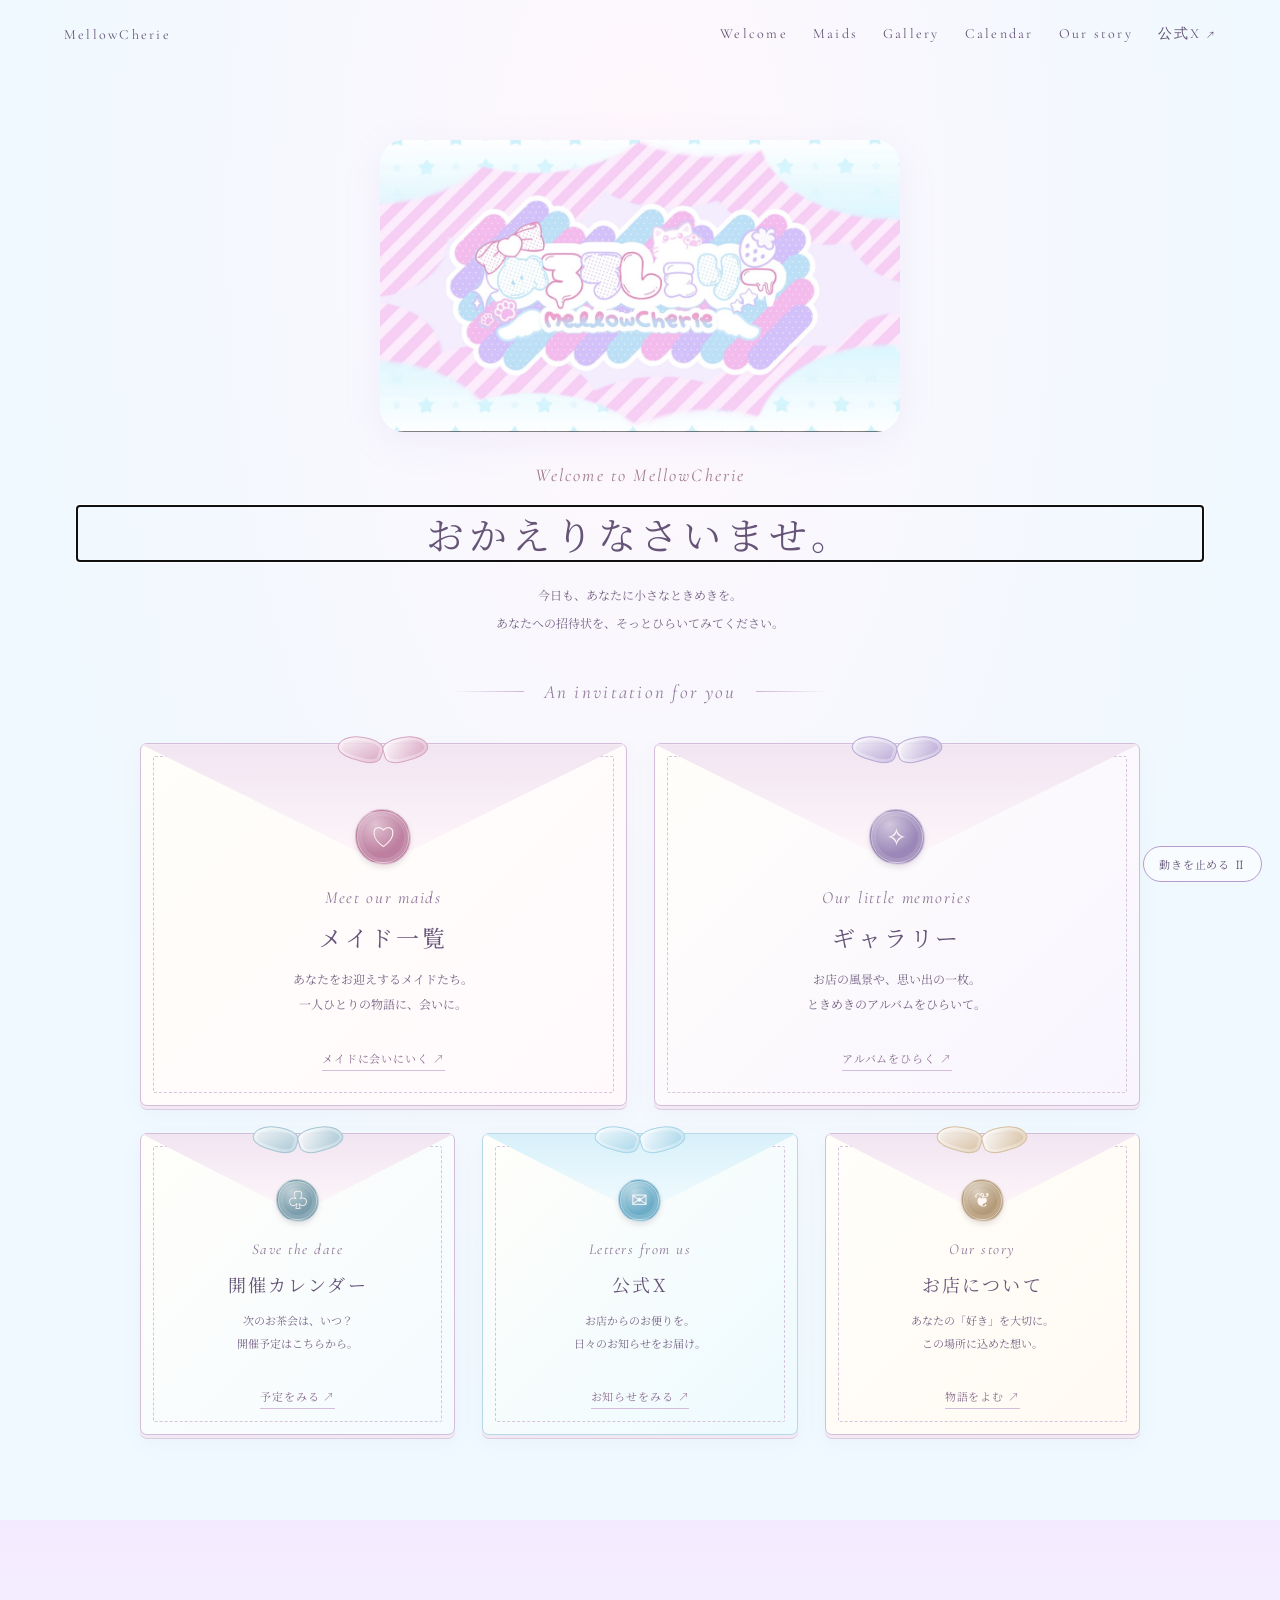
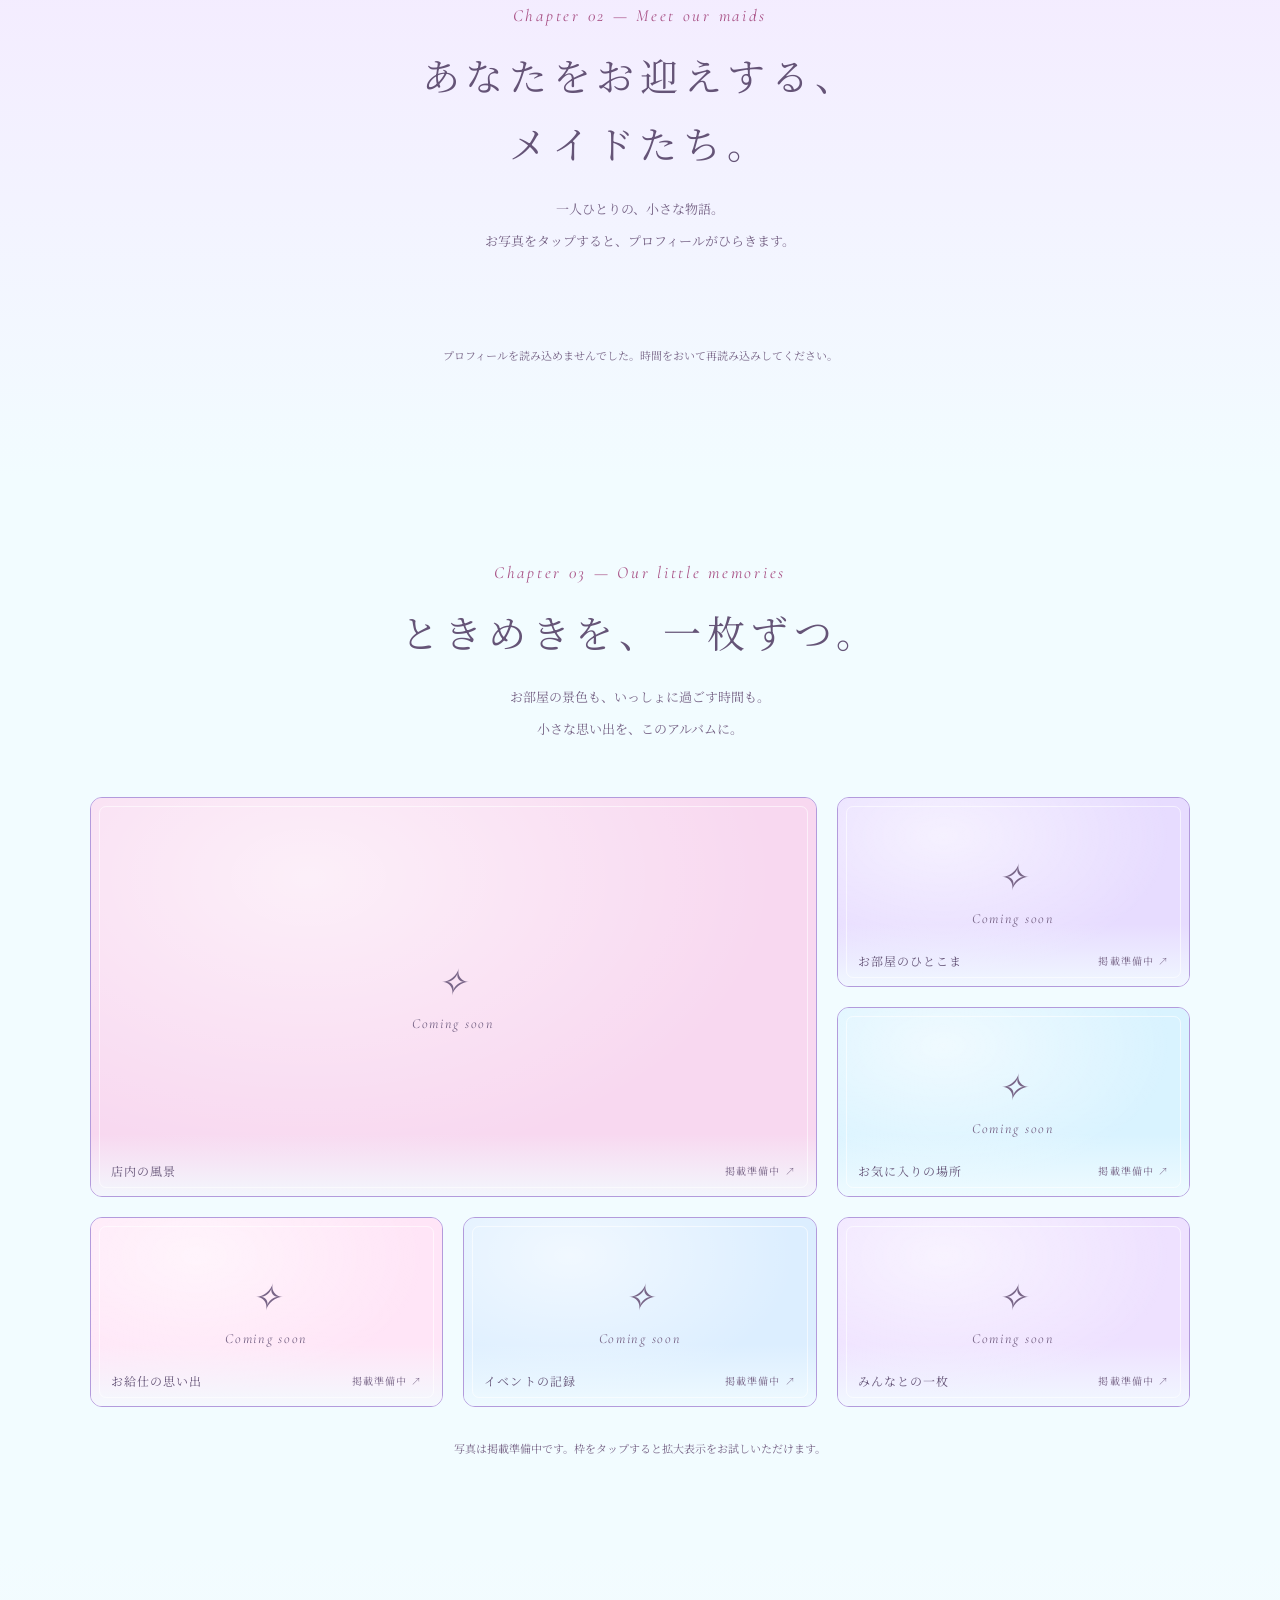
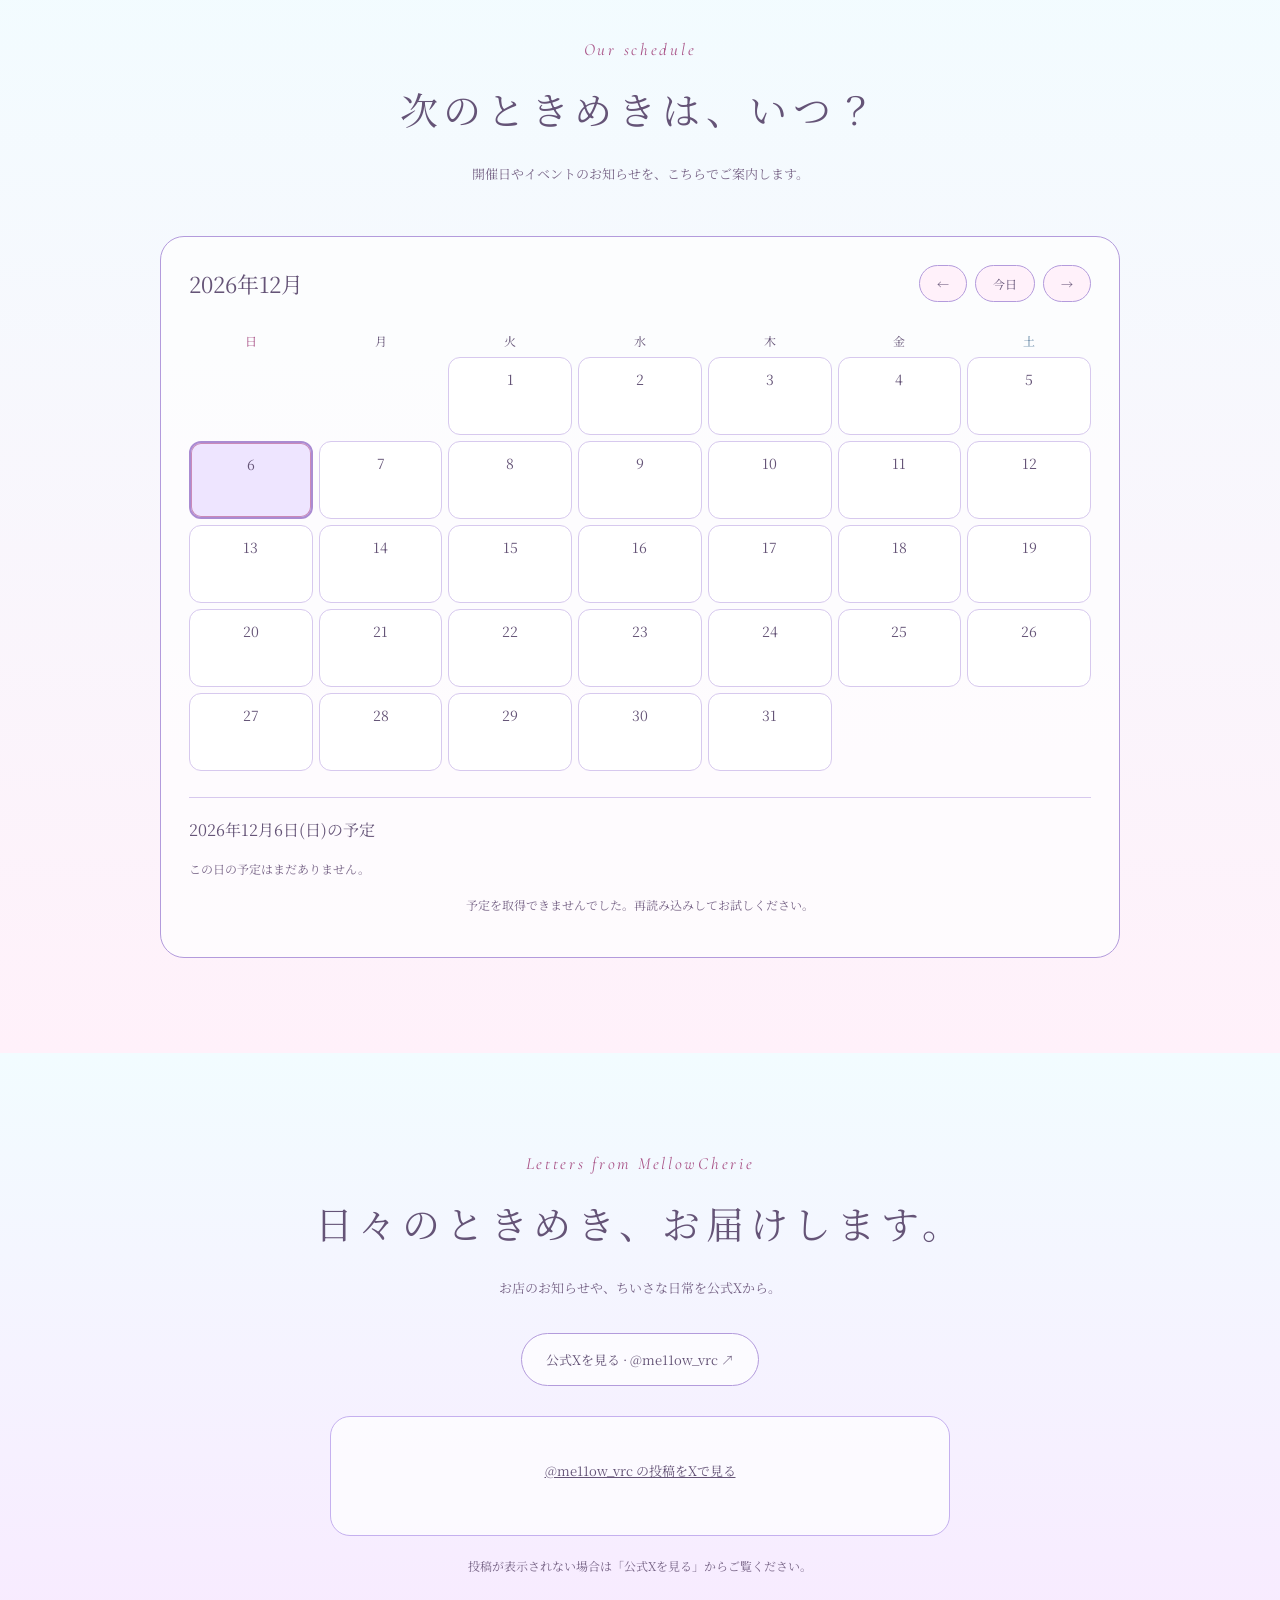
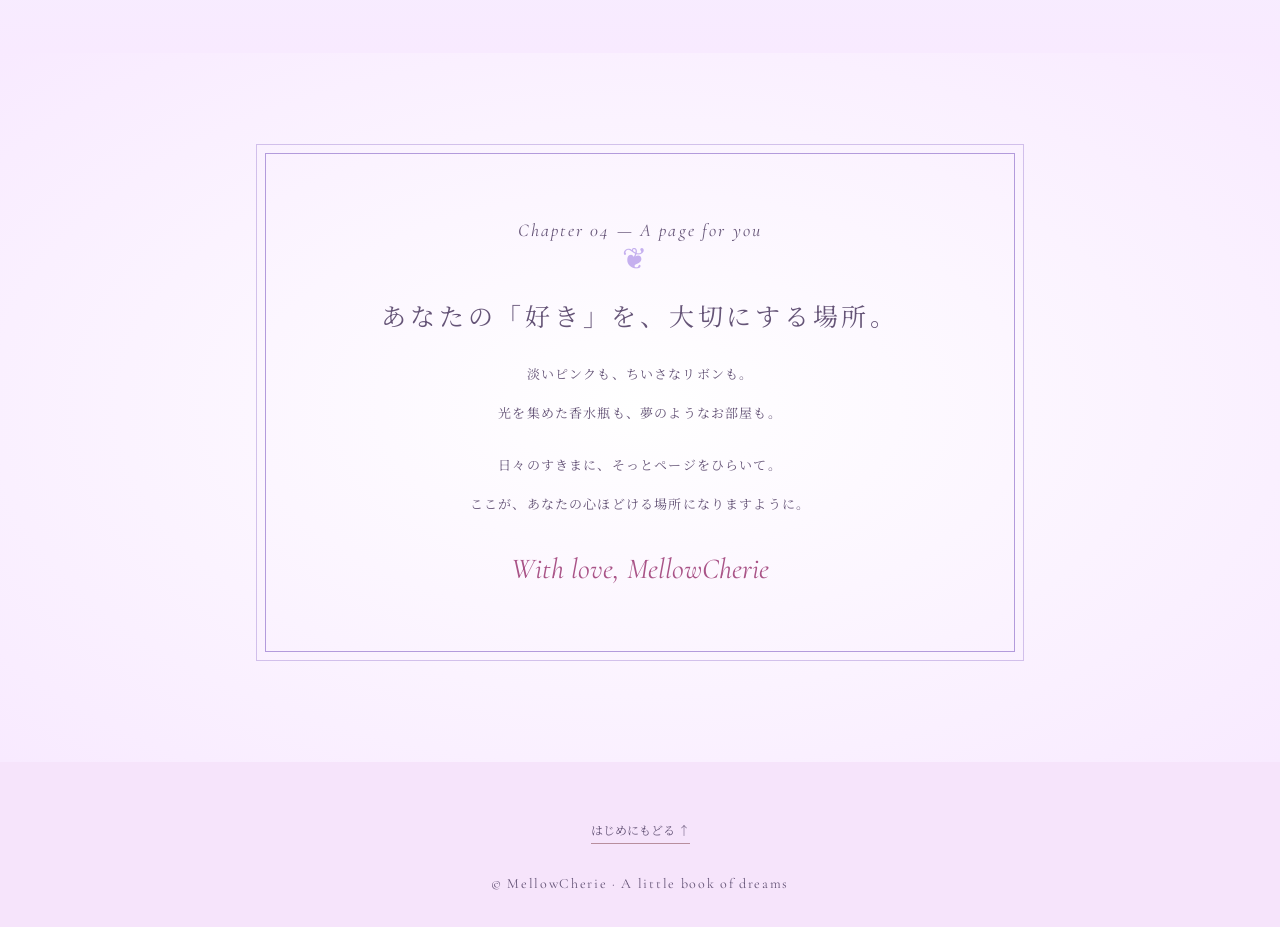
==== index.html @ 1aca5023 "Add swipeable maid photo albums and a blue official X invitation" ====
<!doctype html>
<html lang="ja">
<head>
<meta charset="utf-8"><meta name="viewport" content="width=device-width,initial-scale=1">
<meta name="theme-color" content="#f2fcff"><meta name="description" content="めろうしぇりぃ — そっとひらく、小さな夢の絵本。"><title>めろうしぇりぃ | A little book of dreams</title>
<style>
@import url('https://fonts.googleapis.com/css2?family=Cormorant+Garamond:ital,wght@0,400;0,500;1,400&family=Noto+Serif+JP:wght@400;500&display=swap');
:root{--ink:#655477;--rose:#a95387;--gold:#c5b0ef;--paper:#f2fcff;--pink:#f9d9f1}*{box-sizing:border-box}html{scroll-behavior:smooth}body{margin:0;color:var(--ink);background:var(--paper);font-family:'Noto Serif JP',serif}button,a{-webkit-tap-highlight-color:transparent}button{font:inherit;color:inherit;cursor:pointer}a{color:inherit}button:focus-visible,a:focus-visible{outline:3px solid #977bb1;outline-offset:6px}header{position:absolute;z-index:5;top:0;left:0;width:100%;display:flex;justify-content:space-between;align-items:center;padding:25px 5vw;font:14px 'Cormorant Garamond',serif;letter-spacing:.16em}header a{text-decoration:none}header nav{display:flex;gap:25px}.sound{border:1.5px solid #b79acc;border-radius:30px;background:#fff8;padding:9px 15px;font-size:11px;letter-spacing:.08em}.eyebrow{font:italic 18px 'Cormorant Garamond',serif;letter-spacing:.12em}.cover{min-height:100svh;display:grid;place-items:center;text-align:center;position:relative;overflow:hidden;background:radial-gradient(ellipse at 50% 40%,#ffffff 0%,#fce8f7 50%,#e5f5ff 100%);padding:100px 24px 50px}.cover:before,.cover:after{content:'';position:absolute;inset:24px;border:1.5px solid #b39bdc70;pointer-events:none}.cover:after{inset:32px;border-color:#c5b0ef35}.cover-content{position:relative;width:min(650px,90vw);perspective:1500px}.book{position:relative;padding:44px 35px 50px;background:linear-gradient(110deg,#f5cfee,#fff1fa 45%,#e8ddfb);border:1.5px solid #b39bdc;border-radius:5px 14px 14px 5px;box-shadow:-8px 0 0 #dfc5cf,-12px 0 0 #b69b77,15px 22px 50px #805f7126;transform-origin:left center;transition:transform 1.1s,opacity .9s}.book:before{content:'';position:absolute;inset:15px;border:1.5px solid #b39bdc;border-radius:4px;pointer-events:none}.book:after{content:'❧';display:block;color:var(--gold);font-size:42px;margin-top:24px}.opening .book{transform:rotateY(-65deg);opacity:0}.ornament{font:30px Georgia;color:var(--gold);letter-spacing:12px}.logo{position:relative;overflow:hidden;aspect-ratio:1179/662;width:100%;border-radius:50%;margin:28px auto 24px;box-shadow:0 0 35px 22px #fff1fa inset}.logo img{position:absolute;width:100%;height:auto;top:-143.3%;left:0}.book h1{font-size:clamp(19px,3vw,28px);font-weight:400;letter-spacing:.16em;margin:20px 0}.book p{font-size:12px;line-height:2.3;letter-spacing:.12em}.open{margin-top:25px;border:1.5px solid #b39bdc;background:#fff9eea6;border-radius:40px;padding:15px 38px;letter-spacing:.17em;box-shadow:0 4px 15px #9b73821a;transition:background .3s,transform .3s}.open:hover{background:#fff;transform:translateY(-3px)}.below{margin:24px 0 0;font:italic 14px 'Cormorant Garamond',serif;letter-spacing:.15em}.petal{position:absolute;width:9px;height:14px;border-radius:90% 0 90% 0;background:#e8bbce88;animation:fall 15s linear infinite;pointer-events:none}.chapter{text-align:center;padding:100px 24px 45px}.chapter .number{font:italic 17px 'Cormorant Garamond';color:var(--rose);letter-spacing:.16em}.chapter h2{font-size:clamp(25px,4vw,38px);font-weight:400;letter-spacing:.15em;line-height:1.8;margin:15px 0}.chapter p{font-size:13px;line-height:2.5;color:#786587}.room-section{overflow:hidden;background:linear-gradient(#f2fcff,#f4eaff)}.room-wrap{width:min(1200px,96%);margin:0 auto;position:relative}.room{display:block;width:100%;height:auto;filter:drop-shadow(0 18px 22px #90667416)}.curtain-l{transform-origin:120px 30px;animation:sway 7s ease-in-out infinite}.curtain-r{transform-origin:1080px 30px;animation:sway 8s ease-in-out infinite reverse}.flame{animation:glow 3s ease-in-out infinite}.butterfly{position:absolute;color:#d7a4c9;pointer-events:none;font-size:35px;animation:flutter 9s ease-in-out infinite;text-shadow:0 0 14px white}.butterfly.one{left:23%;top:25%}.butterfly.two{right:24%;top:40%;animation-delay:-4s;font-size:24px}.hotspot{position:absolute;border:0;background:transparent;padding:0;transition:filter .3s,transform .3s}.hotspot:hover{filter:drop-shadow(0 0 14px #fff);transform:translateY(-5px)}.hotspot span{display:block;white-space:nowrap;background:#f2fcffec;border:1.5px solid #b39bdc;border-radius:25px;padding:8px 16px;font-size:12px;letter-spacing:.1em;box-shadow:0 5px 15px #8d65751a}.mirror{left:18%;top:39%;width:20%;height:31%;display:flex;align-items:flex-end;justify-content:center}.perfume{right:18%;top:57%;width:14%;height:20%;display:flex;align-items:flex-end;justify-content:center}.letter{left:43%;top:73%;width:17%;height:13%;display:flex;align-items:flex-end;justify-content:center}.hint{text-align:center;font-size:11px;letter-spacing:.12em;padding:24px 15px 55px;color:#786587}.story{padding:100px 24px 110px;text-align:center;position:relative;background:radial-gradient(ellipse at center,#ffffff,#f8eaff)}.story-frame{max-width:750px;margin:auto;border:1.5px solid #b39bdc;outline:1px solid #b39bdc90;outline-offset:8px;padding:65px 25px}.story h2{font-size:25px;font-weight:400;letter-spacing:.15em}.story p{font-size:13px;line-height:3;letter-spacing:.09em}.story .signature{font:italic 29px 'Cormorant Garamond';color:var(--rose);margin-top:28px}.end{text-align:center;padding:55px 20px 35px;background:#f6e4fb}.end a{font-size:12px;text-decoration:none;border-bottom:1px solid #b88e9d;padding-bottom:5px}.end small{display:block;font:14px 'Cormorant Garamond';letter-spacing:.12em;margin-top:35px}.reveal{transition:opacity 1.2s,transform 1.2s}.js .reveal:not(.visible){opacity:0;transform:translateY(30px)}.spark{position:absolute;width:3px;height:3px;background:#fff;border-radius:50%;box-shadow:0 0 10px 3px #fff8;pointer-events:none;animation:twinkle 5s ease-in-out infinite}dialog{border:1.5px solid #b39bdc;border-radius:140px 140px 12px 12px;background:var(--paper);color:var(--ink);width:min(90vw,480px);padding:60px 35px 40px;text-align:center;box-shadow:0 30px 100px #56384744}dialog::backdrop{background:#59405066;backdrop-filter:blur(7px)}dialog h2{font-weight:400;font-size:24px;letter-spacing:.12em}dialog p{font-size:13px;line-height:2.4}dialog .close{position:absolute;top:25px;right:35px;border:0;background:transparent;font-size:24px}dialog .stamp{font-size:40px;color:var(--gold)}dialog .note{font-size:11px;color:#786587}.mini-art{height:110px;margin:25px 0;background:radial-gradient(circle at 30% 50%,#f8c9dc,transparent 30%),radial-gradient(circle at 70% 40%,#c6bae6,transparent 35%),#e8f2ef;border:6px double #fff;display:grid;place-items:center;font:italic 25px 'Cormorant Garamond';color:#95748b}#motion{position:fixed;bottom:18px;right:18px;z-index:10}.paused *, .paused *:before,.paused *:after{animation-play-state:paused!important;scroll-behavior:auto!important}.paused .reveal{opacity:1!important;transform:none!important;transition:none!important}@keyframes sway{50%{transform:skewX(1.6deg)}}@keyframes glow{50%{opacity:.5}}@keyframes flutter{0%,100%{transform:translate(0,0) rotate(-8deg)}35%{transform:translate(30px,-25px) rotate(12deg)}70%{transform:translate(-15px,-45px) rotate(-5deg)}}@keyframes twinkle{0%,100%{opacity:0;transform:translateY(8px)}50%{opacity:.8;transform:translateY(-12px)}}@keyframes fall{from{transform:translateY(-60px) rotate(0)}to{transform:translate(60px,100vh) rotate(260deg)}}@media(max-width:650px){header{padding:22px 30px}header nav{gap:15px}header nav a{font-size:12px}.cover{padding-top:95px}.book{padding:35px 22px}.book p{font-size:11px}.logo{margin-top:22px}.chapter{padding-top:65px}.room-wrap{width:155%;margin-left:-27.5%}.hotspot span{font-size:10px;padding:7px 10px}.story{padding:65px 25px}.story-frame{padding:45px 20px}.story p{font-size:12px}.hint{padding-bottom:35px}.chapter p{font-size:12px}}@media(prefers-reduced-motion:reduce){html{scroll-behavior:auto}*,*:before,*:after{animation:none!important;transition:none!important}.js .reveal:not(.visible){opacity:1;transform:none}}
.book-intro{position:fixed;inset:0;z-index:100;display:grid;place-items:center;background:radial-gradient(ellipse,#f2fcff,#e5f5ff);perspective:1800px;overflow:hidden;transition:opacity .75s,visibility .75s}.book-intro.leaving{opacity:0;visibility:hidden;pointer-events:none}.intro-stage{position:relative;width:min(76vw,540px);height:min(64vh,440px);transform:rotateX(12deg) rotateZ(-5deg);transform-style:preserve-3d;filter:drop-shadow(0 25px 25px #76556730)}.intro-base,.intro-leaf{position:absolute;inset:0;border-radius:3px 18px 18px 3px;border:1.5px solid #b39bdc;transform-origin:left center;backface-visibility:visible}.intro-base{background:#f9fcff;box-shadow:4px 4px #ded0b8,8px 8px #f9fcff,12px 12px #c7ad85;display:grid;place-items:center;text-align:center;padding:25px}.intro-base span{font:italic clamp(22px,5vw,40px) 'Cormorant Garamond',serif;color:#b4899a}.intro-leaf{background:linear-gradient(90deg,#ded7f1,#f9fcff 8%,#ffffff 70%,#ded7f1);display:flex;flex-direction:column;align-items:center;justify-content:center;text-align:center;padding:25px;box-shadow:inset 4px 0 12px #91785d16;will-change:transform;animation:leaf-turn 1.35s cubic-bezier(.4,.05,.3,1) both;animation-delay:var(--delay);z-index:var(--layer)}.intro-leaf:after{content:'';position:absolute;inset:16px;border:1.5px solid #b39bdc88;border-radius:2px 9px 9px 2px;pointer-events:none}.intro-leaf .page-flower{font-size:clamp(45px,10vw,90px);color:#cd9db3}.intro-leaf p{font-size:clamp(12px,2vw,17px);line-height:2.2;letter-spacing:.12em}.intro-leaf .page-index{position:absolute;bottom:27px;font:italic 15px Georgia;color:#baa582}.intro-leaf.front{background:linear-gradient(110deg,#edb9e2,#ffe5f7 35%,#d9d0f8);box-shadow:inset 7px 0 10px #9f70872b}.intro-leaf.front .logo{width:90%;margin:10px auto}.intro-leaf.front .eyebrow{font-size:clamp(12px,2vw,18px)}.intro-caption{position:absolute;bottom:8%;font:italic 18px 'Cormorant Garamond',serif;letter-spacing:.13em;color:#a47b8f}.intro-skip{position:absolute;top:25px;right:25px;border:1.5px solid #b79acc;border-radius:30px;padding:10px 20px;background:#fff8;font-size:12px}.intro-active{overflow:hidden}.intro-active #motion{visibility:hidden}@keyframes leaf-turn{0%,8%{transform:rotateY(0deg);filter:brightness(1)}55%{filter:brightness(.9)}100%{transform:rotateY(-178deg);filter:brightness(.96)}}@media(max-width:650px){.intro-stage{width:65vw;height:48vh;transform:translateX(10vw) rotateX(8deg) rotateZ(-4deg)}.intro-leaf,.intro-base{padding:18px}.intro-leaf:after{inset:10px}.intro-caption{bottom:14%;font-size:15px}}@media(prefers-reduced-motion:reduce){.book-intro{display:none}}
/* Volumetric binding, forty two-sided leaves, and a camera moving into the book. */
.room-section .chapter{padding-top:135px}header{position:absolute}.book-intro{perspective:1800px;background:radial-gradient(ellipse at 50% 35%,#ffffff,#e8e2ff)}.intro-stage{width:min(36vw,350px);height:min(57vh,470px);filter:none;transform-style:preserve-3d;transform:translateX(12%) rotateX(32deg) rotateY(-24deg) rotateZ(-12deg);animation:book-camera 4.65s ease-in-out both}.intro-base{transform:translateZ(0);background:#f9fcff;border:5px solid #c5b0ef;box-shadow:none;border-radius:3px 12px 12px 3px}.book-solid{position:absolute;transform-style:preserve-3d;backface-visibility:visible}.book-solid.spine{left:0;top:0;width:26px;height:100%;transform-origin:left;transform:rotateY(-90deg);background:linear-gradient(90deg,#b49ad9,#ebbfdf 45%,#a98acb);border:2px solid #c5b0ef}.book-solid.edge{right:0;top:2px;height:calc(100% - 4px);width:24px;transform-origin:right;transform:rotateY(90deg);background:repeating-linear-gradient(90deg,#f9fcff 0 1px,#d8c9b2 1px 2px);border:1px solid #cdbda3}.book-solid.bottom{left:0;bottom:0;width:100%;height:24px;transform-origin:bottom;transform:rotateX(-90deg);background:repeating-linear-gradient(#f9fcff 0 1px,#d4c2a8 1px 2px);border:1px solid #c7b494}.intro-leaf{display:block;padding:0;border:0;border-radius:2px 11px 11px 2px;box-shadow:none;background:none;transform-style:preserve-3d;z-index:auto;transform:translateZ(var(--depth));animation:rapid-leaf .65s cubic-bezier(.24,.08,.42,1) both;animation-delay:var(--delay)}.intro-leaf:after{display:none}.leaf-face{position:absolute;inset:0;display:flex;flex-direction:column;align-items:center;justify-content:center;padding:20px;backface-visibility:hidden;border-radius:2px 11px 11px 2px;border:1px solid #ded7f1;background:linear-gradient(90deg,#ded7f1,#f9fcff 9%,#f9fcff 70%,#ded7f1);box-shadow:inset 10px 0 20px #8b71451a}.leaf-face:after{content:'';position:absolute;inset:15px;border:1.5px solid #b39bdc77;border-radius:2px 8px 8px 2px;pointer-events:none}.leaf-back{transform:rotateY(180deg);background:linear-gradient(90deg,#ded7f1,#f9fcff 25%,#f9fcff 90%,#ded7f1);border-radius:11px 2px 2px 11px}.intro-leaf.front{background:none;box-shadow:none;transform:translateZ(24px);animation:cover-turn 1.1s ease-in-out both;animation-delay:.45s}.cover-face{background:linear-gradient(110deg,#edb9e2,#ffe5f7 40%,#d9d0f8);border:3px solid #c5b0ef;box-shadow:inset 7px 0 12px #895e762b}.cover-inside{background:#f2e5fb;border:3px solid #c5b0ef}.intro-leaf.front .logo{width:100%;border-radius:45%;margin:24px auto}.intro-leaf.front .eyebrow{font-size:14px}.intro-caption{bottom:7%}@keyframes rapid-leaf{0%{transform:translateZ(var(--depth)) rotateY(0deg)}45%{transform:translateZ(40px) rotateY(-78deg) rotateX(-3deg)}100%{transform:translateZ(var(--end-depth)) rotateY(-179deg)}}@keyframes cover-turn{0%{transform:translateZ(24px) rotateY(0deg)}100%{transform:translateZ(0px) rotateY(-180deg)}}@keyframes book-camera{0%,15%{transform:translateX(0) rotateX(32deg) rotateY(-24deg) rotateZ(-12deg)}40%,79%{transform:translateX(25%) rotateX(24deg) rotateY(-12deg) rotateZ(-7deg)}100%{transform:translateX(28%) rotateX(0deg) rotateY(0deg) rotateZ(0deg) scale(3.2)}}@media(max-width:650px){.intro-stage{width:44vw;height:56vw;max-height:55vh}.leaf-face{padding:12px}.leaf-face:after{inset:8px}.intro-leaf.front .eyebrow{font-size:10px}.intro-leaf p{font-size:11px}.room-section .chapter{padding-top:110px}}
/* Front-facing entrance, with a short burst of page turns. */
.intro-stage{animation-duration:2s;transform:translateX(22%) rotateX(0deg) rotateY(0deg) rotateZ(0deg)}
.intro-leaf{animation-duration:.32s}.intro-leaf.front{animation-duration:.45s;animation-delay:.12s}
.book-intro{transition:opacity .3s,visibility .3s}
@keyframes book-camera{0%,12%{transform:translateX(0) scale(1)}35%,82%{transform:translateX(25%) scale(1)}100%{transform:translateX(25%) scale(2.6)}}
.leaf-face.illustrated{gap:8px;overflow:hidden;background:linear-gradient(100deg,#ded7f1,var(--sheet) 13%,var(--sheet) 85%,#ded7f1);color:var(--accent)}.page-art{width:90%;height:64%;flex:none;overflow:visible}.illustrated p{font:italic clamp(12px,2vw,21px) 'Cormorant Garamond',serif;margin:0;line-height:1.3}.illustrated.layout-1 .page-art{width:74%;height:57%;transform:rotate(-9deg)}.illustrated.layout-2{flex-direction:column-reverse;padding-top:35px;padding-bottom:40px}.illustrated.layout-2 .page-art{width:95%;height:60%;transform:rotate(8deg)}.illustrated.layout-3 .page-art{width:65%;height:68%;transform:translateX(12%)}.illustrated.layout-3 p{align-self:flex-start;font-size:17px;writing-mode:vertical-rl;position:absolute;left:23px;top:35px}.illustrated .page-index{color:var(--accent);opacity:.6}.illustrated:after{border-color:var(--accent);opacity:.35}
/* Five articulated strips form one continuous, bending sheet. */
.intro-stage:before{content:'';position:absolute;left:-80%;top:91%;width:240%;height:35%;background:radial-gradient(ellipse,#62445348,transparent 67%);transform:translateZ(-34px) rotateX(35deg);pointer-events:none}.intro-base:after{content:'';position:absolute;inset:0;background:linear-gradient(90deg,#54372655,transparent 21%,transparent 84%,#72503b12);border-radius:inherit;pointer-events:none}.paper-segment{position:absolute;left:100%;top:0;width:100%;height:100%;transform-origin:left center;transform-style:preserve-3d;animation:paper-flex .32s cubic-bezier(.25,.1,.4,1) both;animation-delay:var(--delay)}.paper-segment.root-segment{left:0;width:20%;animation:none}.strip-surface{position:absolute;inset:0;overflow:hidden;backface-visibility:hidden;background:#f9fcff;box-shadow:0 2px 3px #61412c22}.strip-back{transform:rotateY(180deg)}.strip-surface>.leaf-face{width:500%;left:calc(var(--strip-index) * -100%);transform:none;backface-visibility:visible;border-radius:0}.strip-surface:after{content:'';position:absolute;inset:0;pointer-events:none;background:linear-gradient(90deg,#50352655,#50352600 65%,#fff4df44);opacity:0;animation:paper-shade .32s ease-in-out both;animation-delay:var(--delay)}.root-segment>.strip-surface:after{opacity:.18}.paper-segment .page-art{filter:none}@keyframes paper-flex{0%,12%{transform:rotateY(0deg)}36%{transform:rotateY(13deg)}60%{transform:rotateY(21deg)}83%{transform:rotateY(-6deg)}100%{transform:rotateY(0deg)}}@keyframes paper-shade{0%,100%{opacity:.08}42%{opacity:.7}68%{opacity:.45}}
/* Keep the short flutter while limiting composited surfaces. */
.intro-leaf{will-change:auto}.paper-segment.root-segment{width:33.333333%}.strip-surface>.leaf-face{width:300%}.strip-surface{box-shadow:none}.strip-surface:after{animation:none;opacity:.22}.root-segment>.strip-surface:after{opacity:.32}.intro-active .room-wrap *,.intro-active .butterfly,.intro-active .spark{animation-play-state:paused!important}
.intro-stage{width:min(42vw,410px);height:min(64vh,540px)}
.book-intro:after{content:'';position:absolute;inset:0;background:#fff;opacity:0;pointer-events:none;transition:opacity .18s ease-in}
.book-intro.whitening:after{opacity:1}.book-intro.whitening .intro-skip{visibility:hidden}
@media(max-width:650px){.intro-stage{width:48vw;height:64vw;max-height:61vh}}
.book-intro{transition:opacity .34s cubic-bezier(.22,1,.36,1),visibility .34s}
.book-intro:after{transition:opacity .22s cubic-bezier(.65,0,.35,1)}
.strip-surface:after{display:none}.strip-surface>.leaf-face{box-shadow:none}
.maids{padding:85px 6vw 100px;background:linear-gradient(#f4eaff,#f2fcff);text-align:center}.maids .chapter{padding:0 0 38px}.maid-grid{max-width:1050px;margin:auto;display:grid;grid-template-columns:repeat(3,minmax(0,1fr));gap:36px 28px}.maid-card{display:block;text-align:left;border:0;background:transparent;padding:0;width:100%;transition:transform .25s}.maid-card:hover{transform:translateY(-6px)}.maid-photo{position:relative;display:grid;place-items:center;width:100%;aspect-ratio:4/5;border:1.5px solid #b39bdc;border-radius:130px 130px 12px 12px;background:radial-gradient(ellipse at 45% 35%,#fffaf7aa,transparent 60%),var(--portrait,#f8d8f0);overflow:hidden;box-shadow:0 9px 20px #82627310}.maid-photo:before{content:'';position:absolute;inset:10px;border:1px solid #fff9;border-radius:inherit;pointer-events:none}.maid-photo img{display:block;width:100%;height:100%;object-fit:cover}.photo-placeholder{display:grid;justify-items:center;gap:14px;color:#aa8396}.photo-placeholder b{font-size:38px;font-weight:400}.photo-placeholder small{font:12px 'Cormorant Garamond',serif;letter-spacing:.17em}.portrait-number{position:absolute;left:22px;bottom:20px;font:italic 15px 'Cormorant Garamond',serif;color:#786587}.maid-caption{display:flex;align-items:center;justify-content:space-between;padding:18px 4px 7px;gap:10px}.maid-caption strong{font-weight:400;font-size:17px;letter-spacing:.12em}.maid-caption span{font-size:11px;border:1px solid #b79acc;padding:4px 9px;border-radius:20px;white-space:nowrap}.maid-card>p{font-size:11px;color:#786587;margin:0 4px;letter-spacing:.06em}.maid-footnote{font-size:11px;color:#786587;margin-top:35px;line-height:2}.maid-modal{width:min(850px,92vw);max-height:90svh;overflow:auto;padding:35px;border-radius:22px;text-align:left;animation:maid-expand .28s cubic-bezier(.22,1,.36,1)}.maid-modal .close{top:12px;right:18px;z-index:2;width:38px;height:38px;border-radius:50%;background:#f2fcffef}.maid-detail{display:grid;grid-template-columns:1fr 1fr;gap:35px;align-items:center}.maid-modal .maid-photo{box-shadow:none}.maid-profile{padding:20px 0}.maid-profile h2{font-size:28px;margin:10px 0 16px}.maid-profile .profile-status{display:inline-block;font-size:11px;color:#786587;border:1px solid #bfa5d2;border-radius:20px;padding:5px 12px}.maid-profile dl{margin:27px 0}.maid-profile dl div{padding:13px 0;border-bottom:1px solid #e6d5db}.maid-profile dt{font-size:11px;color:#786587;margin-bottom:6px}.maid-profile dd{margin:0;font-size:13px}.maid-profile p{font-size:12px;line-height:2.2}.maid-social{display:inline-block;padding:9px 18px;border:1.5px solid #b39bdc;border-radius:20px;font-size:12px;text-decoration:none}.maid-social[hidden]{display:none}body:has(dialog[open]){overflow:hidden}@keyframes maid-expand{from{opacity:0;transform:translateY(15px) scale(.88)}to{opacity:1;transform:translateY(0) scale(1)}}@media(max-width:650px){header{padding-left:22px;padding-right:22px}header nav{gap:10px}header>a{font-size:12px}.maids{padding:60px 20px}.maid-grid{grid-template-columns:repeat(2,minmax(0,1fr));gap:26px 15px}.maid-caption{display:block}.maid-caption strong{font-size:15px;display:block;margin-bottom:8px}.maid-caption span{font-size:10px}.photo-placeholder small{font-size:9px;letter-spacing:.08em}.maid-modal{padding:40px 22px 25px}.maid-detail{grid-template-columns:1fr;gap:8px}.maid-modal .maid-photo{width:75%;margin:auto;max-height:37svh;aspect-ratio:4/5}.maid-profile h2{font-size:25px}.maid-profile{padding:12px 0}.maid-profile dl{margin:15px 0}}@media(prefers-reduced-motion:reduce){.maid-modal{animation:none}}
.gallery-section{padding:85px 6vw 95px;background:#f2fcff;text-align:center}.gallery-section .chapter{padding:0 0 38px}.gallery-grid{max-width:1100px;margin:auto;display:grid;grid-template-columns:repeat(3,minmax(0,1fr));grid-auto-rows:190px;gap:20px}.gallery-card{position:relative;border:1.5px solid #b39bdc;background:var(--gallery-color,#e7dcff);padding:0;overflow:hidden;border-radius:12px;transition:transform .25s,box-shadow .25s;text-align:left}.gallery-card:first-child{grid-column:span 2;grid-row:span 2}.gallery-card:hover{transform:translateY(-4px);box-shadow:0 10px 25px #7d59631a}.gallery-card:after{content:'';position:absolute;inset:8px;border:1px solid #fff9;border-radius:7px;pointer-events:none}.gallery-card .gallery-visual{position:absolute;inset:0}.gallery-visual{display:grid;place-items:center;background:radial-gradient(ellipse at 30% 20%,#fff9,transparent 65%),var(--gallery-color,#e7dcff);overflow:hidden}.gallery-visual img{width:100%;height:100%;object-fit:cover;display:block}.gallery-empty{display:grid;gap:10px;justify-items:center;color:#786587;font:italic 14px 'Cormorant Garamond',serif;letter-spacing:.12em}.gallery-empty b{font-size:36px;font-weight:400}.gallery-label{position:absolute;bottom:0;left:0;right:0;padding:28px 20px 17px;background:linear-gradient(transparent,#f2fcffd9);font-size:12px;letter-spacing:.09em;display:flex;justify-content:space-between;align-items:center}.gallery-label small{font-size:10px;color:#786587}.gallery-note{font-size:11px;color:#786587;line-height:2;margin:30px 0 0}.gallery-modal{width:min(1040px,94vw);max-height:92svh;overflow:auto;border-radius:16px;padding:45px 25px 20px;text-align:left;animation:maid-expand .28s cubic-bezier(.22,1,.36,1)}.gallery-modal .close{top:8px;right:14px;width:32px;height:32px}.gallery-modal .gallery-visual{width:100%;aspect-ratio:16/10;max-height:65svh;border-radius:8px}.gallery-modal .gallery-visual img{object-fit:contain}.gallery-toolbar{display:flex;justify-content:space-between;align-items:center;gap:20px;margin-top:20px}.gallery-toolbar h2{font-size:18px;margin:0 0 5px;letter-spacing:.06em}.gallery-toolbar p{font-size:11px;line-height:1.8;margin:0;color:#786587}.gallery-controls{display:flex;align-items:center;gap:12px;flex:none}.gallery-controls button{width:40px;height:40px;border:1.5px solid #b39bdc;border-radius:50%;background:transparent;font-size:19px}.gallery-controls button:hover{background:#f8d8f0}.gallery-count{font:15px 'Cormorant Garamond',serif;font-variant-numeric:tabular-nums;min-width:42px;text-align:center}@media(max-width:650px){header{flex-wrap:wrap;gap:14px}header nav{gap:14px}.gallery-section{padding:60px 20px}.gallery-grid{grid-template-columns:repeat(2,minmax(0,1fr));grid-auto-rows:150px;gap:12px}.gallery-card:first-child{grid-column:span 2;grid-row:span 1}.gallery-card:last-child{grid-column:span 2}.gallery-label{padding:22px 12px 12px;font-size:11px}.gallery-label small{display:none}.gallery-modal{padding:40px 15px 20px}.gallery-toolbar{align-items:flex-start;flex-direction:column;gap:15px}.gallery-controls{align-self:flex-end}.gallery-modal .gallery-visual{aspect-ratio:4/3}}
/* Invitations to the MellowCherie tea room. */
.welcome-menu{min-height:85svh;padding:140px 6vw 85px;background:radial-gradient(ellipse at 50% 15%,#fff7fc,#eff9ff 70%);text-align:center}
.welcome-menu .eyebrow{color:#a27a8c}.welcome-menu h2{font-weight:400;font-size:clamp(24px,4vw,38px);letter-spacing:.13em;margin:20px 0}.welcome-menu>p{font-size:12px;color:#786587;line-height:2.3}
.invitation-heading{max-width:1000px;margin:44px auto 28px;display:flex;align-items:center;justify-content:center;gap:20px;color:#937c9d;font:italic 19px 'Cormorant Garamond',serif;letter-spacing:.12em}.invitation-heading:before,.invitation-heading:after{content:'';width:70px;height:1px;background:linear-gradient(90deg,transparent,#cbb4d8)}.invitation-heading:after{transform:rotate(180deg)}
.portal-grid{display:grid;grid-template-columns:repeat(6,minmax(0,1fr));gap:27px;max-width:1000px;margin:0 auto;padding-top:12px}
.portal{--ribbon:#d8a5c3;--seal:#bd7e9f;--stationery:#fff9fc;grid-column:span 3;position:relative;display:flex;flex-direction:column;align-items:center;text-decoration:none;isolation:isolate;min-width:0;padding:65px 28px 34px;border:1px solid #d3bddb;border-radius:7px;background:linear-gradient(135deg,#fffefa,var(--stationery));box-shadow:0 8px 22px #93769d0d,0 3px 0 #f5edf7,0 4px 0 #dfcfe4;transition:transform .3s,box-shadow .3s}
.portal:before{content:'';position:absolute;z-index:-1;inset:12px;border:1px dashed #d7c4dd;border-radius:2px;pointer-events:none}
.portal:after{content:'';position:absolute;z-index:-1;left:0;right:0;top:0;height:120px;clip-path:polygon(0 0,100% 0,50% 100%);background:linear-gradient(180deg,#f1e5f1,#fff7fb);filter:drop-shadow(0 1px 0 #cdb6d4);transform-origin:50% 0;transition:transform .45s}
.portal:nth-child(2){--ribbon:#b8a8d5;--seal:#9b87b8;--stationery:#f8f5ff}.portal:nth-child(3){--ribbon:#a6c6d4;--seal:#7a9dab;--stationery:#f4fbff}.portal:nth-child(4){--ribbon:#a7d5e9;--seal:#6bacc7;--stationery:#edfaff;border-color:#b5d9e9}.portal:nth-child(4):after{background:linear-gradient(180deg,#d8f0fa,#f3fcff)}.portal:nth-child(5){--ribbon:#d6bfa0;--seal:#b49a78;--stationery:#fffaf3}
.invitation-ribbon{position:absolute;top:-9px;left:50%;transform:translateX(-50%);width:90px;height:26px;pointer-events:none}
.invitation-ribbon:before,.invitation-ribbon:after{content:'';position:absolute;top:1px;width:43px;height:23px;background:linear-gradient(135deg,#fffc,var(--ribbon));border:1px solid var(--ribbon);box-shadow:inset 0 0 0 3px #ffffff50}
.invitation-ribbon:before{right:50%;border-radius:65% 30% 40% 35%;transform:rotate(17deg)}.invitation-ribbon:after{left:50%;border-radius:30% 65% 35% 40%;transform:rotate(-17deg)}
.invitation-seal{position:relative;display:grid;place-items:center;width:56px;height:56px;border-radius:48% 52% 49% 51%;background:radial-gradient(circle at 35% 25%,#fff8,transparent 60%),var(--seal);border:3px double #fff7;color:#fff6f5;font:25px Georgia,serif;box-shadow:0 3px 5px #71546e26,inset 0 0 0 4px #ffffff20;margin:0 0 22px;transition:transform .3s}
.portal .portal-en{font:italic 17px 'Cormorant Garamond',serif;letter-spacing:.1em;color:#8c7597}
.portal strong{display:block;font-size:23px;font-weight:400;letter-spacing:.12em;margin:13px 0 12px}
.portal .portal-desc{font-size:12px;line-height:2.1;color:#786587;margin:0;flex:1}
.portal .portal-arrow{display:inline-block;margin-top:25px;padding:8px 0 4px;border-bottom:1px solid #d3bddb;font-size:11px;letter-spacing:.08em;color:#8b6d91}
.invitation-small{grid-column:span 2;padding:45px 18px 25px}.invitation-small:after{height:80px}.invitation-small .invitation-seal{width:43px;height:43px;font-size:20px;margin-bottom:18px}.invitation-small strong{font-size:18px}.invitation-small .portal-en{font-size:15px}.invitation-small .portal-desc{font-size:11px}
@media(hover:hover){.portal:hover{transform:translateY(-6px);box-shadow:0 18px 32px #93769d1a,0 3px 0 #f5edf7,0 4px 0 #dfcfe4}.portal:hover:after{transform:perspective(500px) rotateX(28deg)}.portal:hover .invitation-seal{transform:rotate(-9deg)}}
@media(max-width:650px){.welcome-menu{padding:125px 20px 55px;min-height:auto}.invitation-heading{font-size:16px;gap:12px;margin:30px auto 22px}.invitation-heading:before,.invitation-heading:after{width:32px}.portal-grid{grid-template-columns:1fr;gap:27px;max-width:420px}.portal,.invitation-small{grid-column:auto;padding:44px 24px 27px}.portal:after{height:90px}.portal strong,.invitation-small strong{font-size:21px}.portal .portal-desc,.invitation-small .portal-desc{font-size:12px}.portal .portal-arrow{margin-top:18px}.invitation-seal,.invitation-small .invitation-seal{width:46px;height:46px;font-size:22px;margin-bottom:17px}}
@media(prefers-reduced-motion:reduce){.portal,.portal:after,.invitation-seal{transition:none}.portal:hover,.portal:hover:after,.portal:hover .invitation-seal{transform:none}}
/* Logo banner above the welcome message, cropped to the artwork in the source image. */
.site-logo{display:block;position:relative;overflow:hidden;width:min(520px,90%);aspect-ratio:1179/662;margin:0 auto 32px;border-radius:24px;box-shadow:0 10px 35px #c5b0ef26}
.site-logo img{display:block;position:absolute;top:-143.3%;left:0;width:100%;height:auto}
@media(max-width:650px){.site-logo{width:100%;margin-bottom:26px;border-radius:16px}}
</style>
<link rel="stylesheet" href="calendar.css">
<link rel="stylesheet" href="social.css">
<link rel="stylesheet" href="profiles.css">
<script src="profile-shared.js" defer></script><script src="maids.js" defer></script>
</head>
<body>
<header><a href="#cover">MellowCherie</a><nav aria-label="ページ内"><a href="#room">Welcome</a><a href="#maids">Maids</a><a href="#gallery">Gallery</a><a href="#calendar">Calendar</a><a href="#story">Our story</a><a href="https://x.com/me11ow_vrc" target="_blank" rel="noopener noreferrer" aria-label="公式X（新しいタブで開きます）">公式X ↗</a></nav></header>
<main>
<section class="cover" id="cover" aria-label="絵本の表紙"><div class="cover-content"><div class="book"><div class="ornament" aria-hidden="true">❦</div><div class="eyebrow">A little book of dreams</div><div class="logo"><img src="logo.png" alt="めろうしぇりぃ MellowCherie" width="1179" height="2556"></div><h1>夢のつづきは、この中に。</h1><p>ふわり、ひとさじのときめき。<br>あなただけの小さな物語へ、ようこそ。</p><button class="open" id="open">絵本をひらく <span aria-hidden="true"> ↗</span></button></div><p class="below">Turn a page, find a little magic.</p></div></section>
<section class="welcome-menu" id="room" aria-labelledby="welcome-title"><a class="site-logo" href="#room" aria-label="めろうしぇりぃ ホーム"><img src="logo.png" alt="めろうしぇりぃ MellowCherie" width="1179" height="2556" fetchpriority="high"></a><div class="eyebrow">Welcome to MellowCherie</div><h2 id="welcome-title">おかえりなさいませ。</h2><p>今日も、あなたに小さなときめきを。<br>あなたへの招待状を、そっとひらいてみてください。</p><div class="invitation-heading" aria-hidden="true">An invitation for you</div><div class="portal-grid">
<a class="portal" href="#maids"><span class="invitation-ribbon" aria-hidden="true"></span><span class="invitation-seal" aria-hidden="true">♡</span><span class="portal-en">Meet our maids</span><strong>メイド一覧</strong><p class="portal-desc">あなたをお迎えするメイドたち。<br>一人ひとりの物語に、会いに。</p><span class="portal-arrow">メイドに会いにいく <span aria-hidden="true">↗</span></span></a>
<a class="portal" href="#gallery"><span class="invitation-ribbon" aria-hidden="true"></span><span class="invitation-seal" aria-hidden="true">✧</span><span class="portal-en">Our little memories</span><strong>ギャラリー</strong><p class="portal-desc">お店の風景や、思い出の一枚。<br>ときめきのアルバムをひらいて。</p><span class="portal-arrow">アルバムをひらく <span aria-hidden="true">↗</span></span></a>
<a class="portal invitation-small" href="#calendar"><span class="invitation-ribbon" aria-hidden="true"></span><span class="invitation-seal" aria-hidden="true">♧</span><span class="portal-en">Save the date</span><strong>開催カレンダー</strong><p class="portal-desc">次のお茶会は、いつ？<br>開催予定はこちらから。</p><span class="portal-arrow">予定をみる <span aria-hidden="true">↗</span></span></a>
<a class="portal invitation-small" href="#news"><span class="invitation-ribbon" aria-hidden="true"></span><span class="invitation-seal" aria-hidden="true">✉</span><span class="portal-en">Letters from us</span><strong>公式X</strong><p class="portal-desc">お店からのお便りを。<br>日々のお知らせをお届け。</p><span class="portal-arrow">お知らせをみる <span aria-hidden="true">↗</span></span></a>
<a class="portal invitation-small" href="#story"><span class="invitation-ribbon" aria-hidden="true"></span><span class="invitation-seal" aria-hidden="true">❦</span><span class="portal-en">Our story</span><strong>お店について</strong><p class="portal-desc">あなたの「好き」を大切に。<br>この場所に込めた想い。</p><span class="portal-arrow">物語をよむ <span aria-hidden="true">↗</span></span></a>
</div></section>
<section class="maids" id="maids" aria-labelledby="maids-title"><div class="chapter reveal"><div class="number">Chapter 02 — Meet our maids</div><h2 id="maids-title">あなたをお迎えする、<br>メイドたち。</h2><p>一人ひとりの、小さな物語。<br>お写真をタップすると、プロフィールがひらきます。</p></div><div class="maid-grid" id="maid-grid"></div><p class="maid-footnote">プロフィールを読み込んでいます…</p><noscript><p>一覧を表示するにはJavaScriptを有効にしてください。</p></noscript></section>
<section class="gallery-section" id="gallery" aria-labelledby="gallery-title"><div class="chapter reveal"><div class="number">Chapter 03 — Our little memories</div><h2 id="gallery-title">ときめきを、一枚ずつ。</h2><p>お部屋の景色も、いっしょに過ごす時間も。<br>小さな思い出を、このアルバムに。</p></div><div class="gallery-grid" id="gallery-grid"></div><p class="gallery-note">写真は掲載準備中です。枠をタップすると拡大表示をお試しいただけます。</p><noscript><p>ギャラリーを表示するにはJavaScriptを有効にしてください。</p></noscript></section>
<section class="calendar-section" id="calendar" aria-labelledby="calendar-title"><div class="chapter"><div class="number">Our schedule</div><h2 id="calendar-title">次のときめきは、いつ？</h2><p>開催日やイベントのお知らせを、こちらでご案内します。</p></div><div class="calendar-shell"><div class="calendar-toolbar"><h3 id="calendar-month" aria-live="polite"></h3><div class="calendar-nav"><button id="calendar-prev" type="button" aria-label="前の月">←</button><button id="calendar-today" type="button">今日</button><button id="calendar-next" type="button" aria-label="次の月">→</button></div></div><div class="calendar-grid" aria-hidden="true"><span class="calendar-weekday">日</span><span class="calendar-weekday">月</span><span class="calendar-weekday">火</span><span class="calendar-weekday">水</span><span class="calendar-weekday">木</span><span class="calendar-weekday">金</span><span class="calendar-weekday">土</span></div><div class="calendar-grid" id="calendar-days" role="group" aria-label="開催カレンダー"></div><div class="calendar-details"><h3 id="calendar-selected" aria-live="polite"></h3><div id="calendar-events"></div></div><p class="calendar-status" id="calendar-message" role="status"></p></div></section>
<section class="social-section" id="news" aria-labelledby="social-title">
<div class="chapter"><div class="number">Letters from MellowCherie</div><h2 id="social-title">日々のときめき、お届けします。</h2><p>お店のお知らせや、ちいさな日常を公式Xから。</p><a class="social-link" href="https://x.com/me11ow_vrc" target="_blank" rel="noopener noreferrer">公式Xを見る · @me11ow_vrc ↗</a></div>
<div class="social-feed"><a class="twitter-timeline" data-lang="ja" data-height="560" data-dnt="true" data-chrome="noheader nofooter noborders transparent" href="https://twitter.com/me11ow_vrc">@me11ow_vrc の投稿をXで見る</a></div>
<p class="social-note">投稿が表示されない場合は「公式Xを見る」からご覧ください。</p>
</section>
<section class="story" id="story"><div class="story-frame reveal"><div class="eyebrow">Chapter 04 — A page for you</div><div class="ornament" aria-hidden="true">❦</div><h2>あなたの「好き」を、大切にする場所。</h2><p class="reveal">淡いピンクも、ちいさなリボンも。<br>光を集めた香水瓶も、夢のようなお部屋も。</p><p class="reveal">日々のすきまに、そっとページをひらいて。<br>ここが、あなたの心ほどける場所になりますように。</p><div class="signature">With love, MellowCherie</div></div></section>
</main><footer class="end"><a href="#cover" id="return">表紙にもどる ↑</a><small>© MellowCherie · A little book of dreams</small></footer>
<button class="sound" id="motion" aria-pressed="false">動きを止める Ⅱ</button>
<dialog class="maid-modal" id="maid-profile" aria-labelledby="maid-name"><button class="close" aria-label="閉じる">×</button><div class="maid-detail"><div class="maid-photo" id="maid-detail-photo"></div><div class="maid-profile"><div class="eyebrow">Meet our maid</div><h2 id="maid-name">メイド名</h2><span class="profile-status">プロフィール準備中</span><dl><div><dt>好きなもの</dt><dd id="maid-likes">未登録</dd></div><div><dt>ひとこと</dt><dd id="maid-message">ご紹介文を準備しています。</dd></div></dl><a class="maid-social" id="maid-social" target="_blank" rel="noopener noreferrer" hidden>X プロフィール ↗</a><p class="note">写真・お名前・プロフィールは、今後こちらに掲載します。</p></div></div></dialog>
<dialog class="gallery-modal" id="gallery-viewer" aria-labelledby="gallery-photo-title"><button class="close" aria-label="閉じる">×</button><div class="gallery-visual" id="gallery-large"></div><div class="gallery-toolbar"><div aria-live="polite" aria-atomic="true"><h2 id="gallery-photo-title">写真</h2><p id="gallery-photo-caption">掲載準備中</p></div><div class="gallery-controls"><button type="button" id="gallery-prev" aria-label="前の写真">←</button><span class="gallery-count" id="gallery-count">1 / 6</span><button type="button" id="gallery-next" aria-label="次の写真">→</button></div></div></dialog>
<script>
document.documentElement.classList.add('js');
const reduce=window.matchMedia('(prefers-reduced-motion: reduce)');
const motion=document.querySelector('#motion');
function setMotion(paused){document.body.classList.toggle('paused',paused);motion.setAttribute('aria-pressed',String(paused));motion.textContent=paused?'動きを再開する ▷':'動きを止める Ⅱ'}
setMotion(reduce.matches);motion.addEventListener('click',()=>setMotion(!document.body.classList.contains('paused')));
reduce.addEventListener('change',e=>setMotion(e.matches));
const observer=new IntersectionObserver(entries=>entries.forEach(e=>{if(e.isIntersecting){e.target.classList.add('visible');observer.unobserve(e.target)}}),{threshold:.12});document.querySelectorAll('.reveal').forEach(el=>observer.observe(el));
document.querySelectorAll('dialog').forEach(d=>{d.querySelector('.close').addEventListener('click',()=>d.close());d.addEventListener('click',e=>{if(e.target===d){const r=d.getBoundingClientRect();if(e.clientX<r.left||e.clientX>r.right||e.clientY<r.top||e.clientY>r.bottom)d.close()}})});
const portraitColors=['#f8d8f0','#e7dcff','#d9f3ff','#ffe5f7','#dceeff','#eee1ff'];
// Gallery slots are ready for approved shop/event photos; no sample people or events.
const galleryPhotos=['店内の風景','お部屋のひとこま','お気に入りの場所','お給仕の思い出','イベントの記録','みんなとの一枚'].map((title,i)=>({title,src:'',alt:'',caption:'写真は掲載準備中です。',color:portraitColors[i]}));
const galleryViewer=document.querySelector('#gallery-viewer');let galleryIndex=0;
function renderGalleryPhoto(container,item,large=false){container.replaceChildren();container.style.setProperty('--gallery-color',item.color);if(item.src){const img=document.createElement('img');img.src=item.src;img.alt=item.alt||item.title;img.decoding='async';img.loading=large?'eager':'lazy';container.append(img)}else{const placeholder=document.createElement('span');placeholder.className='gallery-empty';placeholder.setAttribute('aria-hidden','true');placeholder.innerHTML='<b>✧</b><span>Coming soon</span>';container.append(placeholder)}}
function showGalleryPhoto(index){galleryIndex=(index+galleryPhotos.length)%galleryPhotos.length;const item=galleryPhotos[galleryIndex];renderGalleryPhoto(document.querySelector('#gallery-large'),item,true);document.querySelector('#gallery-photo-title').textContent=item.title;document.querySelector('#gallery-photo-caption').textContent=item.caption;document.querySelector('#gallery-count').textContent=`${galleryIndex+1} / ${galleryPhotos.length}`}
galleryPhotos.forEach((item,index)=>{const button=document.createElement('button');button.className='gallery-card';button.type='button';button.setAttribute('aria-label',`${item.title}を拡大する（掲載準備中）`);button.setAttribute('aria-haspopup','dialog');button.setAttribute('aria-controls','gallery-viewer');const visual=document.createElement('span');visual.className='gallery-visual';renderGalleryPhoto(visual,item);const label=document.createElement('span');label.className='gallery-label';const title=document.createElement('span');title.textContent=item.title;const state=document.createElement('small');state.textContent='掲載準備中 ↗';label.append(title,state);button.append(visual,label);button.addEventListener('click',()=>{showGalleryPhoto(index);galleryViewer.showModal()});document.querySelector('#gallery-grid').append(button)});
document.querySelector('#gallery-prev').addEventListener('click',()=>showGalleryPhoto(galleryIndex-1));document.querySelector('#gallery-next').addEventListener('click',()=>showGalleryPhoto(galleryIndex+1));galleryViewer.addEventListener('keydown',e=>{if(e.key==='ArrowLeft'||e.key==='ArrowRight'){e.preventDefault();showGalleryPhoto(galleryIndex+(e.key==='ArrowLeft'?-1:1))}});
// The book exists only as an entrance overlay, never as a scrollable section.
const brandLogo=document.querySelector('.logo').cloneNode(true);
document.querySelector('#cover').remove();
document.querySelector('header > a').href='#room';
const returnLink=document.querySelector('#return');returnLink.href='#room';returnLink.textContent='はじめにもどる ↑';
if(location.hash==='#cover')history.replaceState(null,'',location.pathname+location.search);
if(!reduce.matches&&!location.hash){
 const intro=document.createElement('div');intro.className='book-intro';intro.setAttribute('role','dialog');intro.setAttribute('aria-modal','true');intro.setAttribute('aria-label','絵本のページをめくっています');
 const stage=document.createElement('div');stage.className='intro-stage';stage.setAttribute('aria-hidden','true');
 const base=document.createElement('div');base.className='intro-base';base.innerHTML='<span>Welcome to<br>MellowCherie</span>';stage.append(base);
 for(const side of ['spine','edge','bottom']){const el=document.createElement('div');el.className='book-solid '+side;stage.append(el)}
 const illustrations=[
 ['Garden of wishes','<path d="M100 170V70M100 125L65 95M100 145L140 110"/><g fill="currentColor" fill-opacity=".16"><ellipse cx="70" cy="105" rx="22" ry="10" transform="rotate(30 70 105)"/><ellipse cx="132" cy="123" rx="22" ry="10" transform="rotate(-30 132 123)"/></g><g fill="var(--bloom)"><circle cx="100" cy="55" r="26"/><circle cx="70" cy="86" r="19"/><circle cx="141" cy="100" r="22"/></g><path d="M85 55q15-20 30 0q-15 20-22 0q7-10 14 0M56 86q14-17 27 0M127 100q15-18 28 0"/>'],
 ['A bottle of dreams','<path d="M62 155V90Q62 75 80 75H120Q138 75 138 90V155Q138 170 120 170H80Q62 170 62 155Z" fill="var(--bloom)"/><path d="M85 75V55H115V75M85 55L76 38L100 22L124 38L115 55Z" fill="var(--sheet)"/><ellipse cx="100" cy="123" rx="25" ry="30" fill="var(--sheet)"/><path d="M100 103V142M88 115Q100 93 112 115M88 130Q100 150 112 130"/>'],
 ['Letters to the moon','<path d="M28 70H172V158H28Z" fill="var(--bloom)"/><path d="M28 70L100 121L172 70M28 158L82 111M172 158L118 111"/><circle cx="100" cy="120" r="14" fill="var(--sheet)"/><path d="M92 120q0-10 8-3q8-7 8 3l-8 8Z" fill="currentColor"/><path d="M126 25q-30 18 0 35q-40 4-35-24q8-15 35-11" fill="var(--sheet)"/>'],
 ['Follow the butterflies','<path d="M100 105Q30 10 30 75Q25 120 92 115Q38 100 45 148Q70 175 100 117Q130 175 155 148Q162 100 108 115Q175 120 170 75Q170 10 100 105Z" fill="var(--bloom)"/><path d="M100 98V135M100 100L88 82M100 100L112 82M48 72Q52 100 85 105M152 72Q148 100 115 105"/>'],
 ['Through the window','<path d="M45 172V75a55 55 0 0 1 110 0V172Z" fill="var(--bloom)"/><path d="M100 22V172M45 100H155M35 172H165"/><path d="M42 40Q70 30 65 110L45 158M158 40Q130 30 135 110L155 158" fill="var(--sheet)"/><circle cx="125" cy="65" r="12" fill="var(--sheet)"/><path d="M65 190H135"/>'],
 ['Tea for a fairy','<ellipse cx="100" cy="155" rx="65" ry="11"/><path d="M50 90H140L130 140Q95 160 60 140Z" fill="var(--bloom)"/><path d="M140 100Q185 95 163 130L133 135M75 74q-20-15 0-30M100 74q-20-15 0-30M125 74q-20-15 0-30"/><path d="M88 109q0-12 10-4q10-8 10 4l-10 12Z" fill="var(--sheet)"/>'],
 ['Starlight keepsakes','<path d="M100 20L115 65L162 65L125 95L140 142L100 115L60 142L75 95L38 65L85 65Z" fill="var(--bloom)"/><path d="M45 150L52 167L70 172L52 177L45 195L39 177L21 172L39 167ZM163 20V46M150 33H176M166 139V163M154 151H178"/>'],
 ['The secret looking glass','<ellipse cx="100" cy="88" rx="53" ry="67" fill="var(--bloom)"/><ellipse cx="100" cy="88" rx="44" ry="57" fill="var(--sheet)"/><path d="M100 155V176M65 183Q100 165 135 183M80 55L119 120M93 49L127 101M84 22Q74 0 100 12Q126 0 116 22"/>']
 ];
 const palettes=[['#fff1fa','#a76c9b','#f5cfee'],['#f3eefb','#9e8bb4','#d8c9ef'],['#f2fcff','#789fb6','#ceefff'],['#fff1fa','#a76c9b','#f5cfee'],['#eff6fb','#8fa9bd','#c8e1f2']];
 const artLibrary=document.createElementNS('http://www.w3.org/2000/svg','svg');artLibrary.setAttribute('width','0');artLibrary.setAttribute('height','0');artLibrary.style.position='absolute';artLibrary.innerHTML='<defs>'+illustrations.map(([,art],i)=>`<symbol id="intro-art-${i}" viewBox="0 0 200 210">${art}</symbol>`).join('')+'</defs>';intro.append(artLibrary);
 let artBag=[];let lastArt=-1;
 function nextArt(){if(!artBag.length){artBag=illustrations.map((_,i)=>i);for(let j=artBag.length-1;j>0;j--){const k=Math.floor(Math.random()*(j+1));[artBag[j],artBag[k]]=[artBag[k],artBag[j]]}if(artBag[artBag.length-1]===lastArt)[artBag[0],artBag[artBag.length-1]]=[artBag[artBag.length-1],artBag[0]]}lastArt=artBag.pop();return [illustrations[lastArt][0],lastArt]}
 function pageFace(back,page){const [title,artIndex]=nextArt();const [paper,accent,bloom]=palettes[Math.floor(Math.random()*palettes.length)];const layout=Math.floor(Math.random()*4);return `<div class="leaf-face illustrated ${back?'leaf-back':''} layout-${layout}" style="--sheet:${paper};--accent:${accent};--bloom:${bloom}"><svg class="page-art" viewBox="0 0 200 210" fill="none" stroke="currentColor" stroke-width="2" stroke-linejoin="round" stroke-linecap="round"><use href="#intro-art-${artIndex}"/></svg><p>${title}</p><span class="page-index">${page}</span></div>`}
 function bendSheet(leaf,frontHTML,backHTML){let hinge=leaf;for(let strip=0;strip<3;strip++){const segment=document.createElement('div');segment.className='paper-segment'+(strip===0?' root-segment':'');segment.style.setProperty('--strip-index',String(strip));segment.innerHTML=`<div class="strip-surface">${frontHTML}</div><div class="strip-surface strip-back">${backHTML}</div>`;hinge.append(segment);hinge=segment}}
 for(let i=19;i>=0;i--){const leaf=document.createElement('div');leaf.className='intro-leaf';leaf.style.setProperty('--delay',`${.35+i*.0545}s`);leaf.style.setProperty('--depth',`${2+(20-i)*.9}px`);leaf.style.setProperty('--end-depth',`${2+i*.9}px`);bendSheet(leaf,pageFace(false,i*2+1),pageFace(true,i*2+2));stage.append(leaf)}
 const front=document.createElement('div');front.className='intro-leaf front';front.style.setProperty('--delay','.12s');front.innerHTML='<div class="leaf-face cover-face"><div class="eyebrow">A little book of dreams</div></div><div class="leaf-face leaf-back cover-inside"><span class="page-flower">❦</span></div>';front.querySelector('.cover-face').append(brandLogo);stage.append(front);intro.append(stage);
 const caption=document.createElement('p');caption.className='intro-caption';caption.textContent='Once upon a dream…';intro.append(caption);
 const skip=document.createElement('button');skip.className='intro-skip';skip.textContent='スキップ ↗';intro.append(skip);
 const blocked=[...document.querySelectorAll('header, main, footer, #motion')];blocked.forEach(el=>el.inert=true);document.body.classList.add('intro-active');document.body.append(intro);skip.focus({preventScroll:true});
 let finished=false;let timer;
 function enterRoom(){if(finished)return;finished=true;clearTimeout(timer);reduce.removeEventListener('change',onReduce);intro.classList.add('whitening');setTimeout(()=>{blocked.forEach(el=>el.inert=false);document.body.classList.remove('intro-active');document.querySelector('#room').scrollIntoView({behavior:'instant'});const heading=document.querySelector('#room h2');heading.tabIndex=-1;heading.focus({preventScroll:true});intro.classList.add('leaving');setTimeout(()=>intro.remove(),380)},reduce.matches?0:220)}
 function onReduce(e){if(e.matches)enterRoom()}
 skip.addEventListener('click',enterRoom);intro.addEventListener('keydown',e=>{if(e.key==='Escape'){e.preventDefault();enterRoom()}else if(e.key==='Tab'){e.preventDefault();skip.focus()}});reduce.addEventListener('change',onReduce);timer=setTimeout(enterRoom,1720);
}
</script><script src="calendar.js"></script><script async src="https://platform.twitter.com/widgets.js" charset="utf-8"></script>
</body></html>
---- calendar.css ----
.calendar-section{padding:85px 6vw 95px;background:linear-gradient(#f2fcff,#fff1fa);text-align:center}.calendar-section .chapter{padding:0 0 32px}.calendar-shell{max-width:960px;margin:auto;background:#ffffffb3;border:1.5px solid #b39bdc;border-radius:24px;padding:28px}.calendar-toolbar{display:flex;align-items:center;justify-content:space-between;gap:12px;margin-bottom:22px}.calendar-toolbar h3{font-weight:400;font-size:22px;margin:0}.calendar-toolbar button,.calendar-action{border:1.5px solid #b39bdc;border-radius:22px;background:#fff1fa;padding:9px 17px;text-decoration:none;font:inherit;font-size:12px;color:var(--ink);cursor:pointer}.calendar-nav{display:flex;gap:8px}.calendar-grid{display:grid;grid-template-columns:repeat(7,minmax(0,1fr));gap:6px}.calendar-weekday{font-size:12px;padding:8px}.calendar-day{position:relative;min-height:78px;border:1px solid #d7c9ee;border-radius:12px;background:#fff;display:flex;flex-direction:column;align-items:center;gap:8px;padding:11px 3px;font-size:14px}.calendar-day:hover{background:#fff1fa;border-color:#b39bdc}.calendar-day[aria-pressed=true]{background:#eee5ff;border:2px solid #aa8bd2}.calendar-day.today{box-shadow:inset 0 0 0 1px #ca8ab8}.calendar-day small{font-size:10px;color:#945780}.calendar-day.empty{background:transparent;border:0}.calendar-weekday:first-child{color:#a95387}.calendar-weekday:nth-child(7){color:#597e9f}.calendar-details{text-align:left;margin-top:26px;border-top:1px solid #d7c9ee;padding-top:20px}.calendar-details h3{font-size:16px;font-weight:400;margin:0 0 16px}.calendar-events{display:grid;gap:12px}.calendar-event{border:1px solid #bfa5d2;background:#fff6fc;border-radius:14px;padding:16px}.calendar-event h4{font-size:15px;margin:5px 0;font-weight:500}.calendar-event p{font-size:12px;line-height:1.9;white-space:pre-wrap;overflow-wrap:anywhere;margin:8px 0}.calendar-event time{font-size:12px;color:#786587}.event-buttons{display:flex;gap:8px;margin-top:12px}.calendar-status{font-size:12px;line-height:2;color:#786587}.calendar-admin{display:flex;gap:12px;justify-content:flex-end;align-items:center;flex-wrap:wrap;margin-top:20px}.calendar-admin [hidden]{display:none}.calendar-dialog{border-radius:24px;padding:45px 28px 28px;text-align:left;max-height:90svh;overflow:auto}.calendar-dialog h2{font-size:22px}.event-form{display:grid;gap:16px}.event-form label{display:grid;gap:7px;font-size:12px}.event-form input,.event-form textarea{width:100%;border:1.5px solid #b39bdc;border-radius:10px;background:#fff;font:inherit;color:var(--ink);padding:11px;font-size:16px}.event-form textarea{resize:vertical;min-height:90px}.event-form .form-actions{display:flex;justify-content:flex-end;gap:10px}.event-form .calendar-action:disabled{opacity:.6;cursor:wait}.click-particle{position:fixed;width:25px;height:25px;pointer-events:none;z-index:1000;left:0;top:0;filter:drop-shadow(0 2px 2px #bba5d533);will-change:transform,opacity}.click-particle svg{display:block;width:100%;height:100%;overflow:visible}header nav{flex-wrap:wrap}@media(max-width:650px){.calendar-section{padding:60px 16px}.calendar-shell{padding:16px 10px;border-radius:18px}.calendar-toolbar{flex-wrap:wrap}.calendar-toolbar h3{font-size:19px}.calendar-toolbar button{padding:8px 12px}.calendar-grid{gap:3px}.calendar-day{min-height:59px;padding:9px 2px;font-size:13px;border-radius:9px}.calendar-day small{font-size:9px}.calendar-dialog{padding:40px 22px 24px}}@media(prefers-reduced-motion:reduce){.click-particle{display:none}}

/* Pastel bubbles float behind each section's content. */
main>.bubble-section{position:relative;isolation:isolate}
main>.bubble-section>:not(.pastel-bubbles){position:relative;z-index:1}
.pastel-bubbles{position:absolute;inset:0;overflow:hidden;pointer-events:none;z-index:0;border-radius:inherit;contain:paint}
.pastel-bubble{position:absolute;left:var(--bubble-left);bottom:-220px;width:var(--bubble-size);aspect-ratio:1;border-radius:50%;border:2px solid rgb(var(--bubble-color) / .68);background:radial-gradient(circle at 30% 26%,#fff9 0 5%,#fff0 22%),radial-gradient(circle at 65% 75%,rgb(var(--bubble-color) / .24),rgb(var(--bubble-color) / .08) 65%,#fff5);box-shadow:inset -8px -10px 25px rgb(var(--bubble-color) / .1),inset 5px 7px 16px #fff8,0 0 22px rgb(var(--bubble-color) / .08);animation:bubble-rise var(--bubble-duration) linear infinite;animation-delay:var(--bubble-delay);opacity:0}
.pastel-bubble:after{content:'';position:absolute;inset:12%;border-radius:50%;border-top:2px solid #fffa;transform:rotate(-30deg)}
@keyframes bubble-rise{0%{transform:translate3d(0,0,0) scale(.82);opacity:0}12%{opacity:.75}50%{transform:translate3d(var(--bubble-drift),calc(var(--bubble-travel) * -.5),0) scale(1);opacity:.65}85%{opacity:.55}100%{transform:translate3d(0,calc(var(--bubble-travel) * -1),0) scale(1.08);opacity:0}}
@media(max-width:650px){.pastel-bubble{width:calc(var(--bubble-size) * .7)}.pastel-bubble:nth-child(n+7){display:none}}
@media(prefers-reduced-motion:reduce){.pastel-bubbles{display:none}}
---- social.css ----
header nav{flex-wrap:wrap;justify-content:flex-end}
.social-section{padding:0 24px 75px;background:linear-gradient(#f2fcff,#f8eaff)}
.social-section .chapter{padding-left:0;padding-right:0;padding-bottom:30px}
.social-link{display:inline-flex;align-items:center;justify-content:center;gap:12px;max-width:100%;margin-top:15px;padding:14px 24px;border:1.5px solid #b39bdc;border-radius:32px;background:#ffffffb3;text-decoration:none;font-size:13px;line-height:1.8}
.social-link:hover{background:#fff}
.social-feed{width:min(100%,620px);min-height:120px;margin:0 auto;padding:20px;border:1.5px solid #c5b0ef;border-radius:20px;background:#ffffffb3;overflow:hidden}
.social-feed>a{display:block;padding:24px 0;text-align:center;font-size:13px;overflow-wrap:anywhere}
.social-note{text-align:center;font-size:12px;line-height:2;color:#786587;margin:18px auto 0;max-width:620px}
@media(max-width:650px){header{gap:12px}header nav{gap:10px 12px}.social-section{padding:0 16px 50px}.social-feed{padding:10px}.social-link{font-size:12px;padding:12px 18px}}
---- profiles.css ----
.profile-multiline{white-space:pre-wrap;overflow-wrap:anywhere}.profile-links{display:flex;flex-wrap:wrap;gap:10px}.profile-reading{font-size:11px!important;color:#786587}.profile-tagline{line-height:1.9!important;white-space:pre-wrap;overflow-wrap:anywhere}.profile-photo-empty{font-size:24px;color:#99718e;text-align:center;padding:15px}.maid-photo img{object-fit:cover;object-position:50% 50%;min-height:0}.maid-profile h2,.maid-caption strong{overflow-wrap:anywhere}.maid-profile dd{line-height:1.9}.maid-card>p{line-height:1.9}.profile-editor{margin-top:35px}.admin-switch{display:flex;gap:12px;flex-wrap:wrap;margin:0 0 28px}.admin-switch a{border:1px solid #b39bdc;border-radius:24px;padding:10px 20px;text-decoration:none;background:#fff9;font-size:13px}.profile-editor details{border:1px solid #ded0ec;border-radius:14px;padding:16px;margin-bottom:14px}.profile-editor summary{cursor:pointer;font-size:15px}.profile-editor .event-form{margin-top:18px}.profile-editor label{line-height:1.9}.profile-editor input,.profile-editor textarea,.profile-editor select{font:inherit;font-size:16px;max-width:100%;color:inherit}.profile-editor select{padding:12px;border:1px solid #b39bdc;border-radius:10px;background:white}.profile-editor input[type=checkbox]{width:20px;height:20px}.profile-editor input[type=color]{height:45px;padding:4px}.profile-editor input[type=range]{padding:0}.profile-fields{display:grid;grid-template-columns:1fr 1fr;gap:16px}.profile-fields .wide{grid-column:1/-1}.profile-editor .check-label{display:flex;align-items:center;gap:12px}.profile-help{font-size:12px;line-height:1.9;color:#786587}.profile-savebar{display:flex;flex-wrap:wrap;gap:12px;margin-top:18px}.profile-preview{padding:22px;border:1px dashed #b39bdc;border-radius:18px;margin:20px 0;background:linear-gradient(140deg,#f2fcff,#fff1fa)}.profile-preview .maid-card{max-width:250px;margin:0 auto 25px;pointer-events:none}.profile-preview .maid-detail{display:block}.profile-preview .maid-detail>.maid-photo{display:none}.profile-preview .maid-profile{padding:0}.profile-preview h2{margin-bottom:10px}.profile-preview .maid-profile dd{font-size:13px}.profile-repeat-row{display:grid;gap:8px;border-bottom:1px solid #ded0ec;padding:12px 0}.profile-repeat-row button{justify-self:end}.profile-list-card{padding:16px;border:1px solid #d7c9ee;border-radius:14px;background:#fff9;margin-bottom:12px}.profile-list-card h3{font-size:16px;font-weight:400;overflow-wrap:anywhere}.profile-list-card p{font-size:12px}.profile-search{width:100%;padding:12px;border:1px solid #b39bdc;border-radius:10px;margin-bottom:16px}.profile-editor [hidden]{display:none!important}.profile-savebar .calendar-action:first-child{background:#eee5ff}.profile-publication{background:#f8effb;border-radius:14px;padding:15px}.profile-editor .form-lock:disabled{opacity:.65}@media(max-width:760px){.profile-fields{grid-template-columns:1fr}.profile-editor .admin-panel{min-width:0}.profile-savebar button{flex:1}.profile-editor{scroll-margin-top:20px}}
.profile-editor .maid-card{display:block;text-align:left;border:0;background:transparent;padding:0;width:100%;color:inherit;font:inherit}.profile-editor .maid-photo{position:relative;display:grid;place-items:center;width:100%;aspect-ratio:4/5;border:1.5px solid #b39bdc;border-radius:130px 130px 12px 12px;background:var(--portrait,#f8d8f0);overflow:hidden}.profile-editor .maid-photo img{display:block;width:100%;height:100%;object-fit:cover}.profile-editor .maid-caption{display:flex;align-items:center;justify-content:space-between;gap:10px;padding:18px 4px 7px}.profile-editor .maid-caption strong{font-size:17px;font-weight:400}.profile-editor .maid-caption span,.profile-editor .profile-status{font-size:11px;padding:4px 9px;border:1px solid #b79acc;border-radius:20px}.profile-editor .maid-card>p{font-size:12px;color:#786587;margin:6px 4px}.profile-editor .maid-profile dl div{padding:12px 0;border-bottom:1px solid #e6d5db}.profile-editor .maid-profile dt{font-size:11px;color:#786587;margin-bottom:6px}.profile-editor .maid-profile dd{margin:0}.profile-editor .maid-social{display:inline-block;padding:9px 14px;border:1px solid #b39bdc;border-radius:20px;font-size:12px;text-decoration:none}.profile-editor .maid-profile>p{font-size:13px;line-height:2}.profile-editor .eyebrow{font-size:13px;color:#a95387}
.maid-photo-gallery{min-width:0}.maid-photo-open{display:block;border:0;padding:0;background:transparent;color:inherit;width:100%;cursor:zoom-in}.maid-photo-controls{display:flex;justify-content:center;align-items:center;gap:18px;margin-top:12px;font-size:12px}.maid-photo-controls button{border:1px solid #bfa5d2;border-radius:50%;width:42px;height:42px;background:#fff8;color:inherit;font:inherit;cursor:pointer}.maid-photo-controls [hidden]{display:none}
.profile-preview .maid-detail>.maid-photo-gallery{display:none}
dialog.maid-photo-viewer{width:min(1000px,94vw);max-width:94vw;max-height:94dvh;overflow:auto;padding:24px;border:1px solid #b39bdc;border-radius:18px;background:#fbf8ff;color:#655477;text-align:center;box-shadow:0 25px 100px #35254155}
.maid-photo-viewer::backdrop{background:#33263bd9;backdrop-filter:blur(7px)}
.maid-photo-viewer h2{font:inherit;font-size:17px;line-height:1.8;margin:0 45px 18px;overflow-wrap:anywhere}
.maid-photo-viewer .maid-album-close{position:absolute;top:12px;right:12px;min-width:44px;min-height:44px;border:1px solid #cdb6d4;border-radius:50%;background:#fffc;color:inherit;font-size:26px;cursor:pointer}
.maid-album-stage{height:min(65dvh,700px);display:grid;place-items:center;overflow:hidden;background:#eee7f3;border-radius:12px;user-select:none}
.maid-album-stage img{display:block;width:100%;height:100%;max-height:min(65dvh,700px);object-fit:contain;pointer-events:none;user-select:none}
.maid-album-stage img[hidden],.maid-album-error[hidden]{display:none}
.maid-album-error{font-size:13px;padding:20px;line-height:2}
.maid-album-bar{display:flex;align-items:center;justify-content:center;gap:25px;margin:15px 0 0;font-size:13px}
.maid-album-bar button{width:48px;height:44px;border:1px solid #bfa5d2;border-radius:22px;background:#fff;color:inherit;font:inherit;cursor:pointer}
.maid-album-bar button[hidden]{display:none}
.maid-album-hint{font-size:11px;line-height:1.9;margin:12px 0 0}
@media(max-width:650px){dialog.maid-photo-viewer{padding:18px 12px}.maid-photo-viewer h2{font-size:14px}.maid-album-stage{height:60dvh}.maid-album-stage img{max-height:60dvh}}
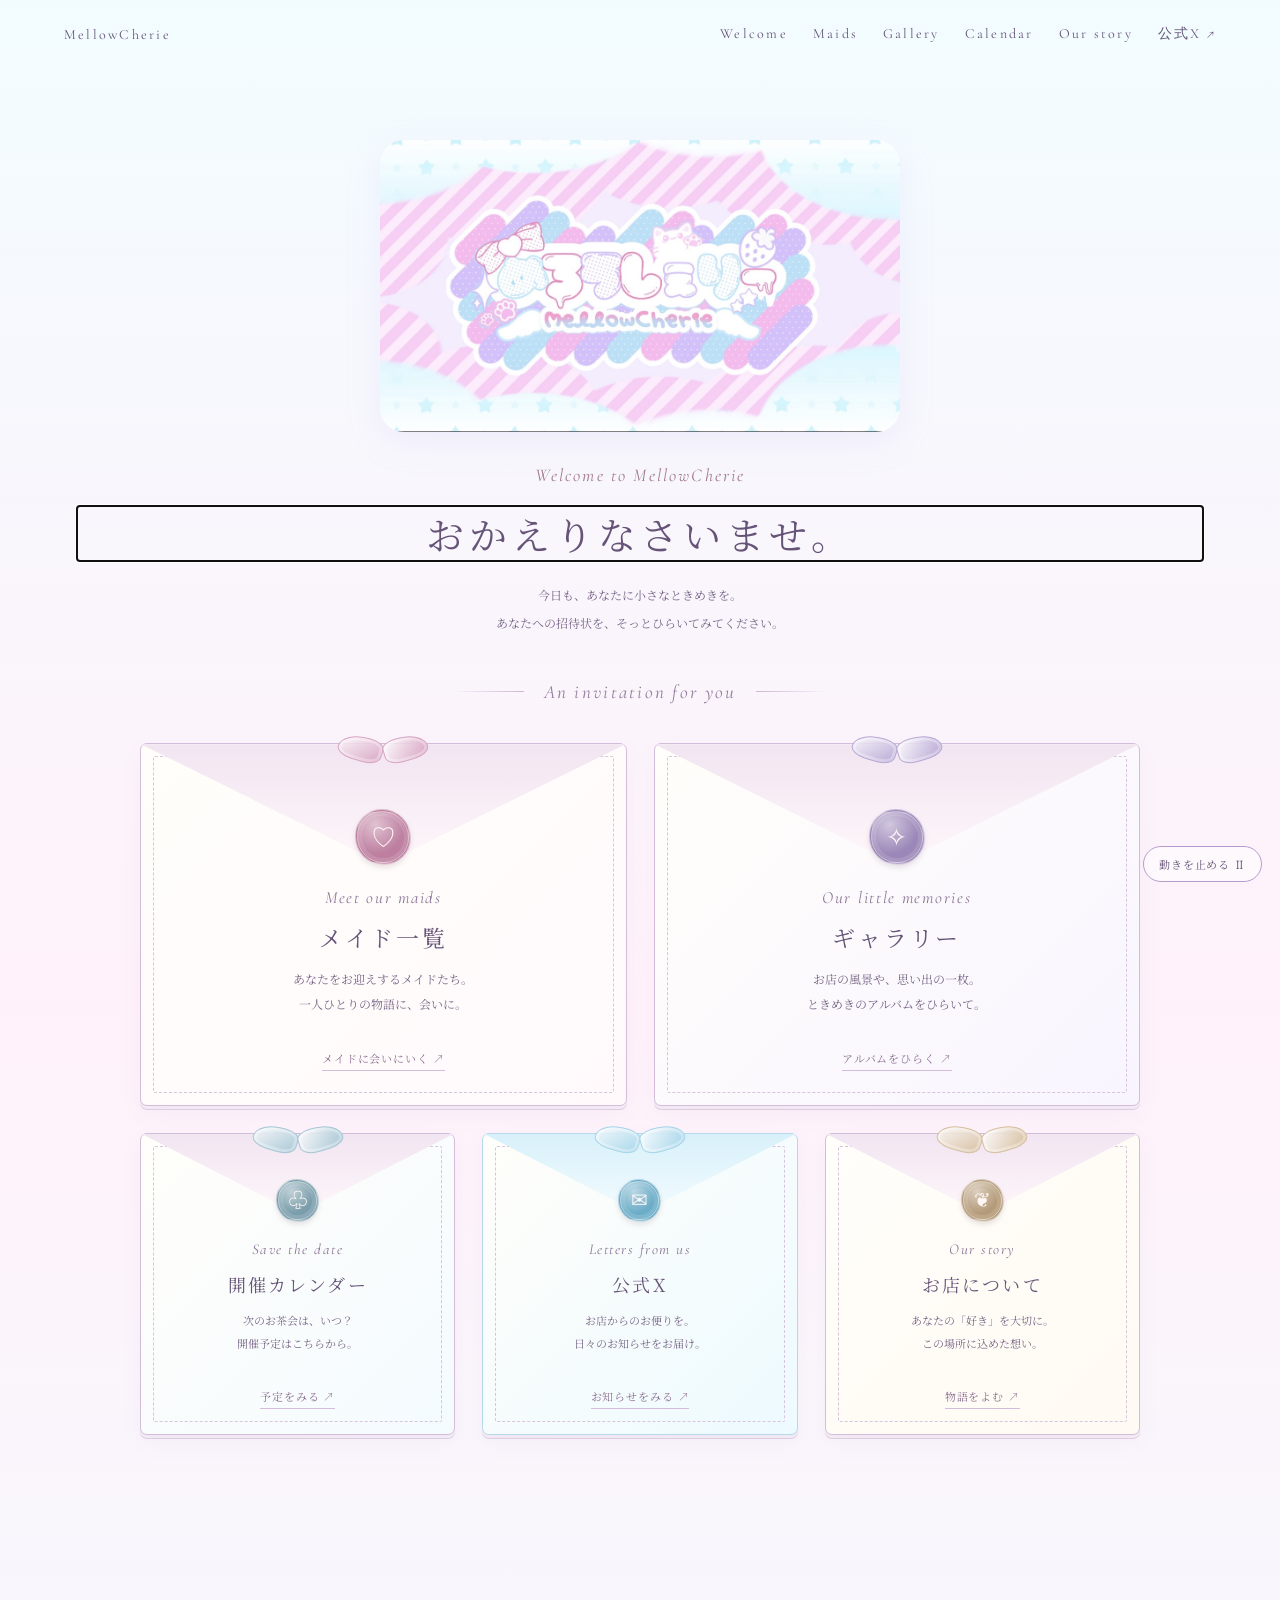
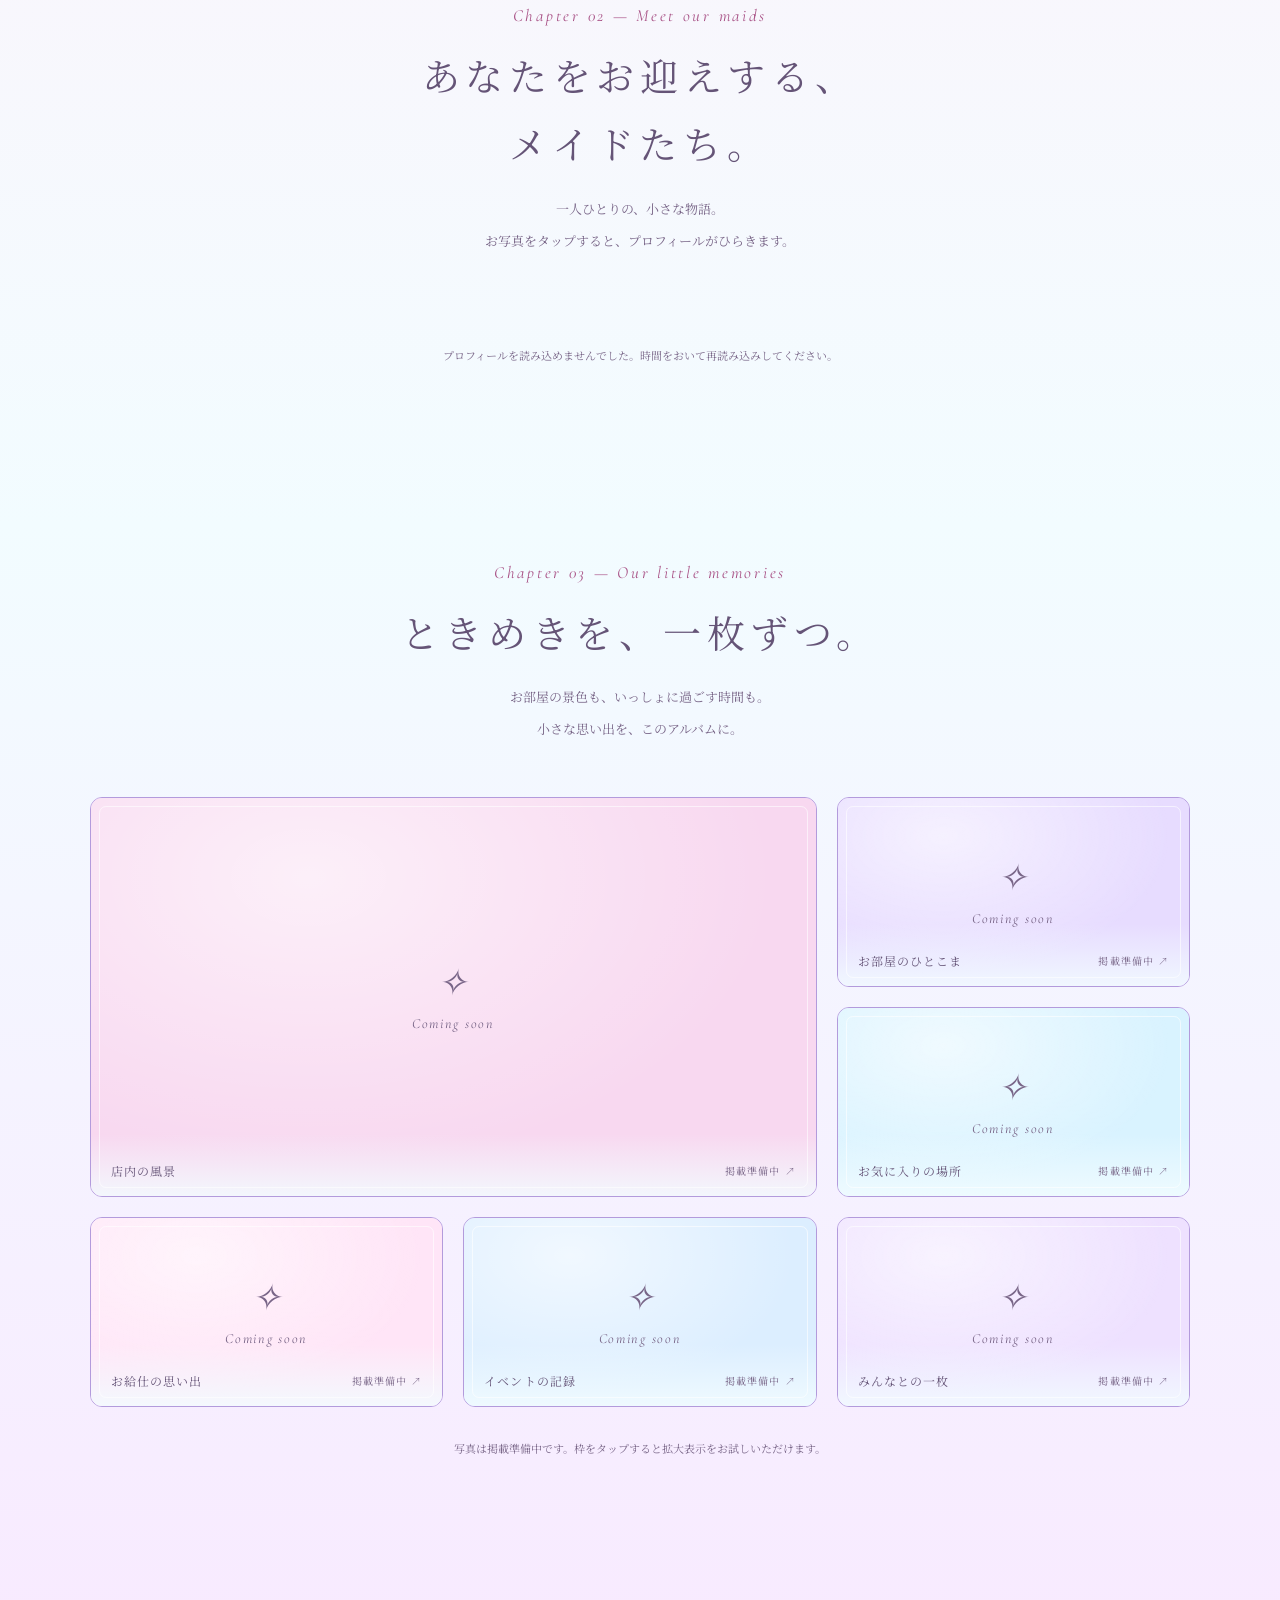
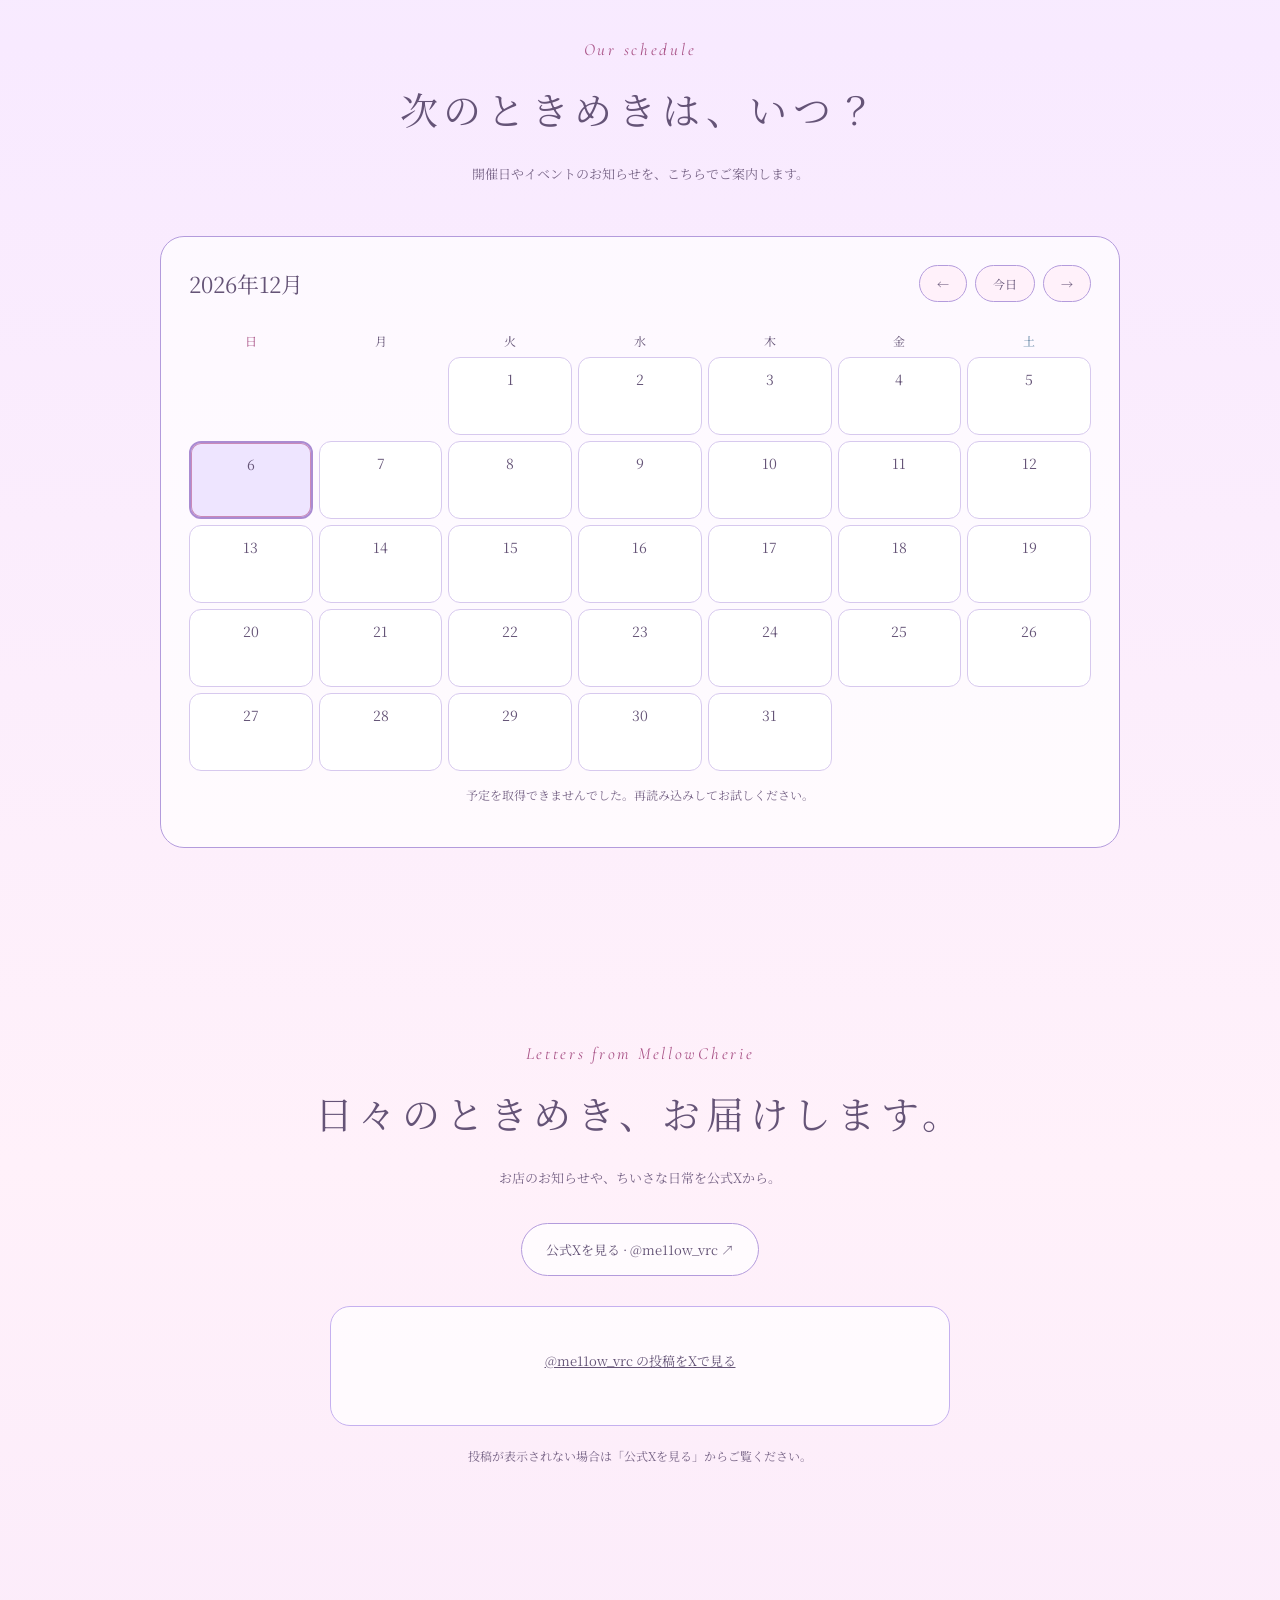
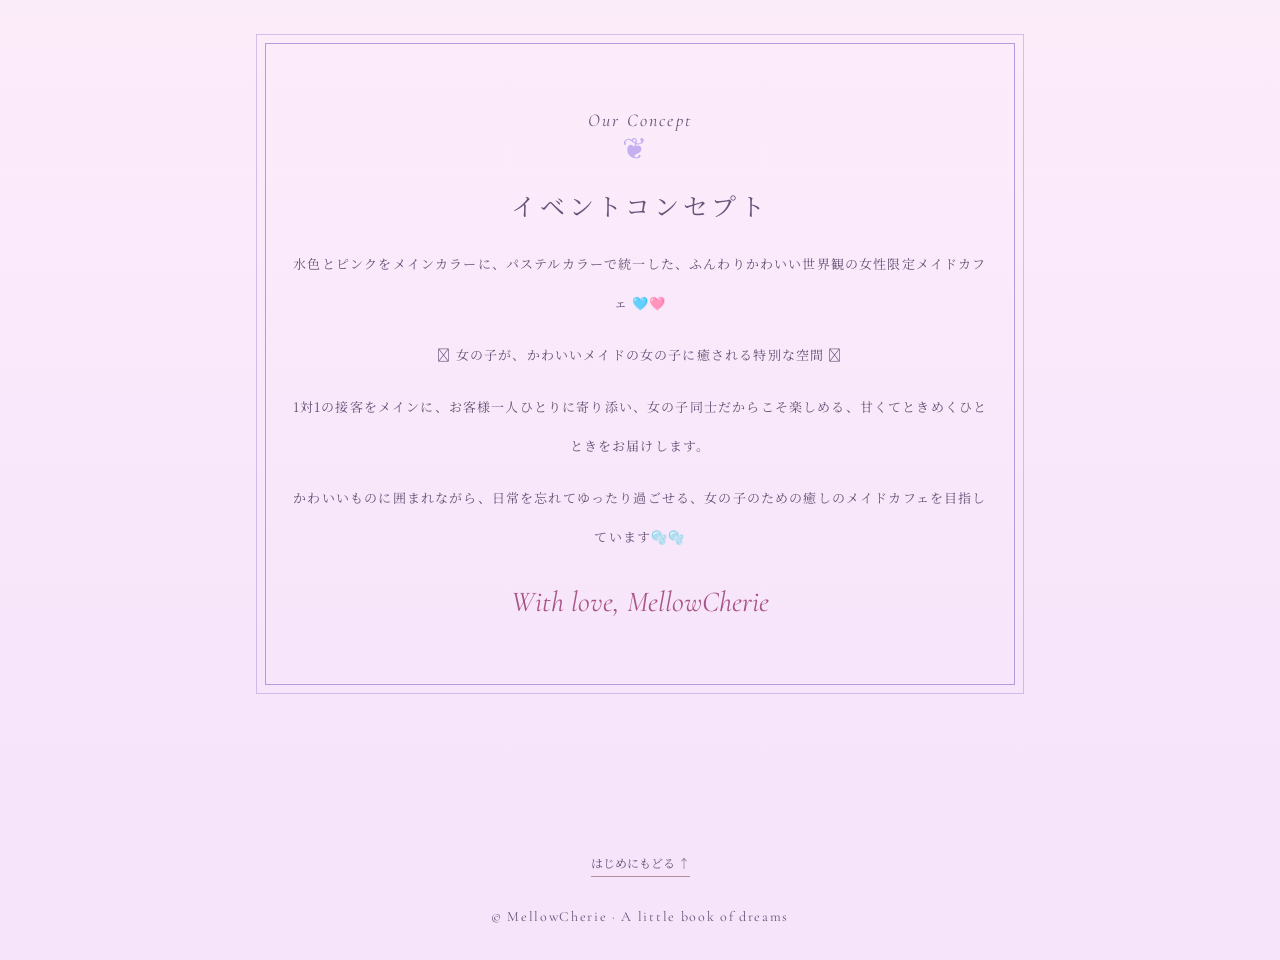
==== commit 81471d9a: "Add event concept" ====
--- a/index.html
+++ b/index.html
@@ -78,7 +78,7 @@
 <div class="social-feed"><a class="twitter-timeline" data-lang="ja" data-height="560" data-dnt="true" data-chrome="noheader nofooter noborders transparent" href="https://twitter.com/me11ow_vrc">@me11ow_vrc の投稿をXで見る</a></div>
 <p class="social-note">投稿が表示されない場合は「公式Xを見る」からご覧ください。</p>
 </section>
-<section class="story" id="story"><div class="story-frame reveal"><div class="eyebrow">Chapter 04 — A page for you</div><div class="ornament" aria-hidden="true">❦</div><h2>あなたの「好き」を、大切にする場所。</h2><p class="reveal">淡いピンクも、ちいさなリボンも。<br>光を集めた香水瓶も、夢のようなお部屋も。</p><p class="reveal">日々のすきまに、そっとページをひらいて。<br>ここが、あなたの心ほどける場所になりますように。</p><div class="signature">With love, MellowCherie</div></div></section>
+<section class="story" id="story"><div class="story-frame reveal"><div class="eyebrow">Our Concept</div><div class="ornament" aria-hidden="true">❦</div><h2>イベントコンセプト</h2><p>水色とピンクをメインカラーに、パステルカラーで統一した、ふんわりかわいい世界観の女性限定メイドカフェ 🩵🩷</p><p>𓂃 女の子が、かわいいメイドの女の子に癒される特別な空間 𓂃</p><p>1対1の接客をメインに、お客様一人ひとりに寄り添い、女の子同士だからこそ楽しめる、甘くてときめくひとときをお届けします。</p><p>かわいいものに囲まれながら、日常を忘れてゆったり過ごせる、女の子のための癒しのメイドカフェを目指しています🫧🫧</p><div class="signature">With love, MellowCherie</div></div></section>
 </main><footer class="end"><a href="#cover" id="return">表紙にもどる ↑</a><small>© MellowCherie · A little book of dreams</small></footer>
 <button class="sound" id="motion" aria-pressed="false">動きを止める Ⅱ</button>
 <dialog class="maid-modal" id="maid-profile" aria-labelledby="maid-name"><button class="close" aria-label="閉じる">×</button><div class="maid-detail"><div class="maid-photo" id="maid-detail-photo"></div><div class="maid-profile"><div class="eyebrow">Meet our maid</div><h2 id="maid-name">メイド名</h2><span class="profile-status">プロフィール準備中</span><dl><div><dt>好きなもの</dt><dd id="maid-likes">未登録</dd></div><div><dt>ひとこと</dt><dd id="maid-message">ご紹介文を準備しています。</dd></div></dl><a class="maid-social" id="maid-social" target="_blank" rel="noopener noreferrer" hidden>X プロフィール ↗</a><p class="note">写真・お名前・プロフィールは、今後こちらに掲載します。</p></div></div></dialog>
--- a/calendar.css
+++ b/calendar.css
@@ -9,3 +9,6 @@
 @keyframes bubble-rise{0%{transform:translate3d(0,0,0) scale(.82);opacity:0}12%{opacity:.75}50%{transform:translate3d(var(--bubble-drift),calc(var(--bubble-travel) * -.5),0) scale(1);opacity:.65}85%{opacity:.55}100%{transform:translate3d(0,calc(var(--bubble-travel) * -1),0) scale(1.08);opacity:0}}
 @media(max-width:650px){.pastel-bubble{width:calc(var(--bubble-size) * .7)}.pastel-bubble:nth-child(n+7){display:none}}
 @media(prefers-reduced-motion:reduce){.pastel-bubbles{display:none}}
+
+.calendar-event-dialog{margin:auto;width:min(90vw,480px);box-sizing:border-box}.calendar-event-dialog .calendar-details{margin-top:0;border-top:0;padding-top:0}.calendar-event-dialog .calendar-event{overflow-wrap:anywhere}.calendar-event-dialog .close{cursor:pointer}
+
--- a/social.css
+++ b/social.css
@@ -1,5 +1,5 @@
 header nav{flex-wrap:wrap;justify-content:flex-end}
-.social-section{padding:0 24px 75px;background:linear-gradient(#f2fcff,#f8eaff)}
+.social-section{padding:0 24px 75px;background:linear-gradient(#fff1fa,#f8eaff)}
 .social-section .chapter{padding-left:0;padding-right:0;padding-bottom:30px}
 .social-link{display:inline-flex;align-items:center;justify-content:center;gap:12px;max-width:100%;margin-top:15px;padding:14px 24px;border:1.5px solid #b39bdc;border-radius:32px;background:#ffffffb3;text-decoration:none;font-size:13px;line-height:1.8}
 .social-link:hover{background:#fff}
@@ -7,3 +7,9 @@
 .social-feed>a{display:block;padding:24px 0;text-align:center;font-size:13px;overflow-wrap:anywhere}
 .social-note{text-align:center;font-size:12px;line-height:2;color:#786587;margin:18px auto 0;max-width:620px}
 @media(max-width:650px){header{gap:12px}header nav{gap:10px 12px}.social-section{padding:0 16px 50px}.social-feed{padding:10px}.social-link{font-size:12px;padding:12px 18px}}
+
+/* A shared background and bubble layer continue across section boundaries. */
+main{position:relative;isolation:isolate;background:linear-gradient(180deg,#f2fcff 0%,#fff1fa 18%,#f2fcff 38%,#f8eaff 58%,#fff1fa 78%,#f6e4fb 100%)}
+main>section{position:relative;z-index:1;background:transparent!important}
+main>.pastel-bubbles{position:fixed;inset:0;z-index:0;border-radius:0;pointer-events:none}
+
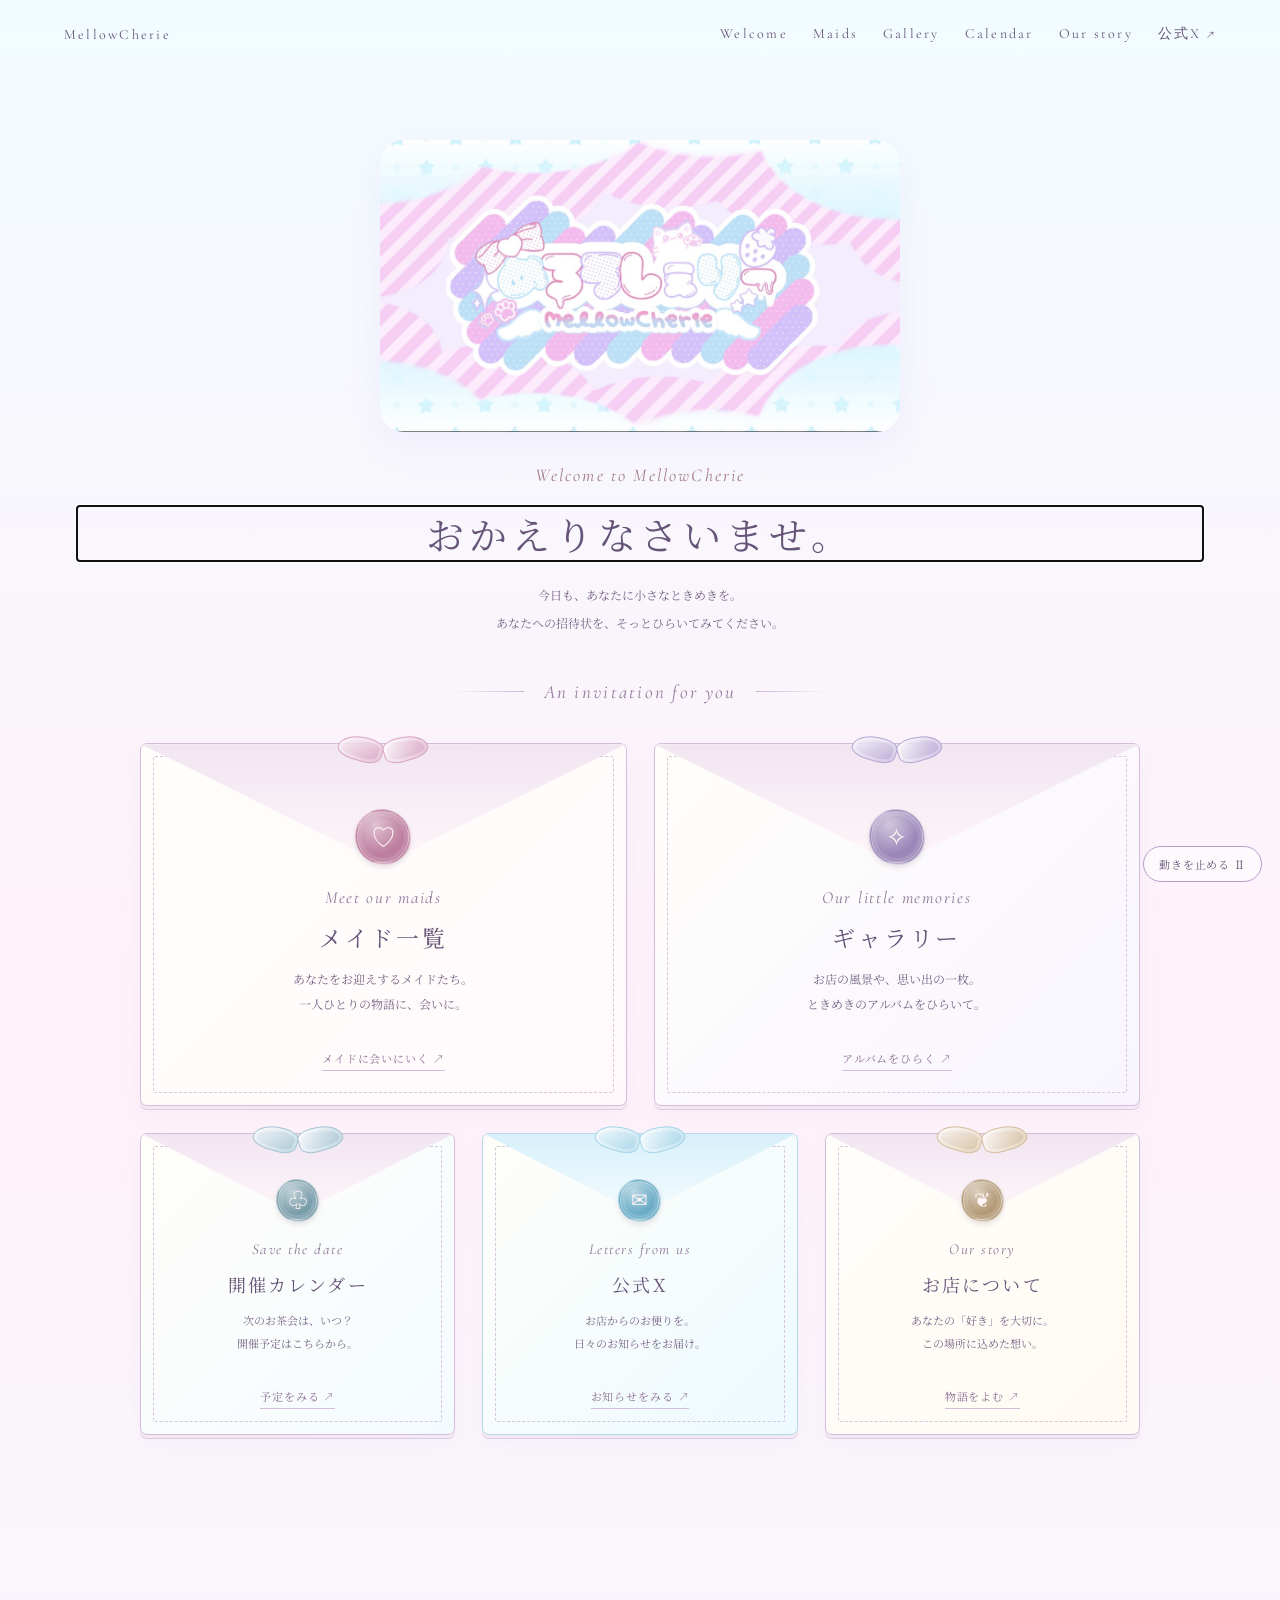
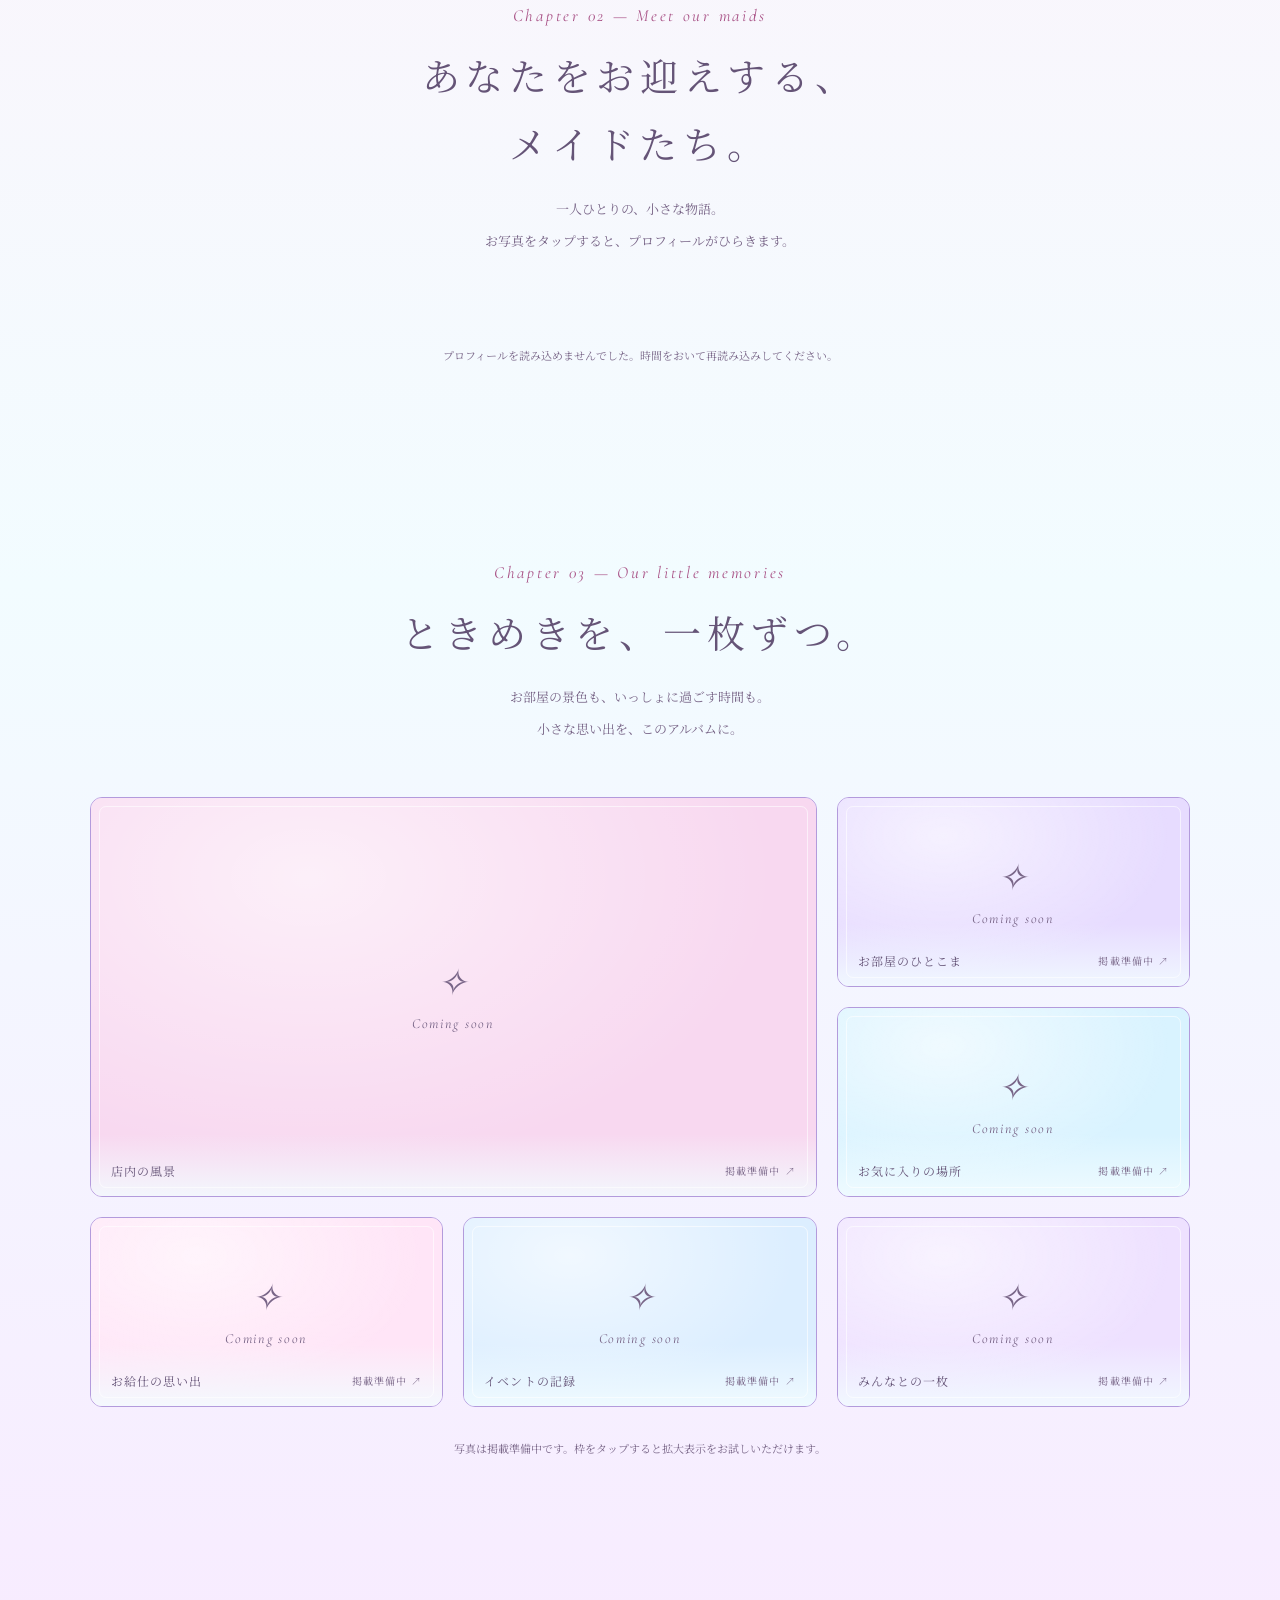
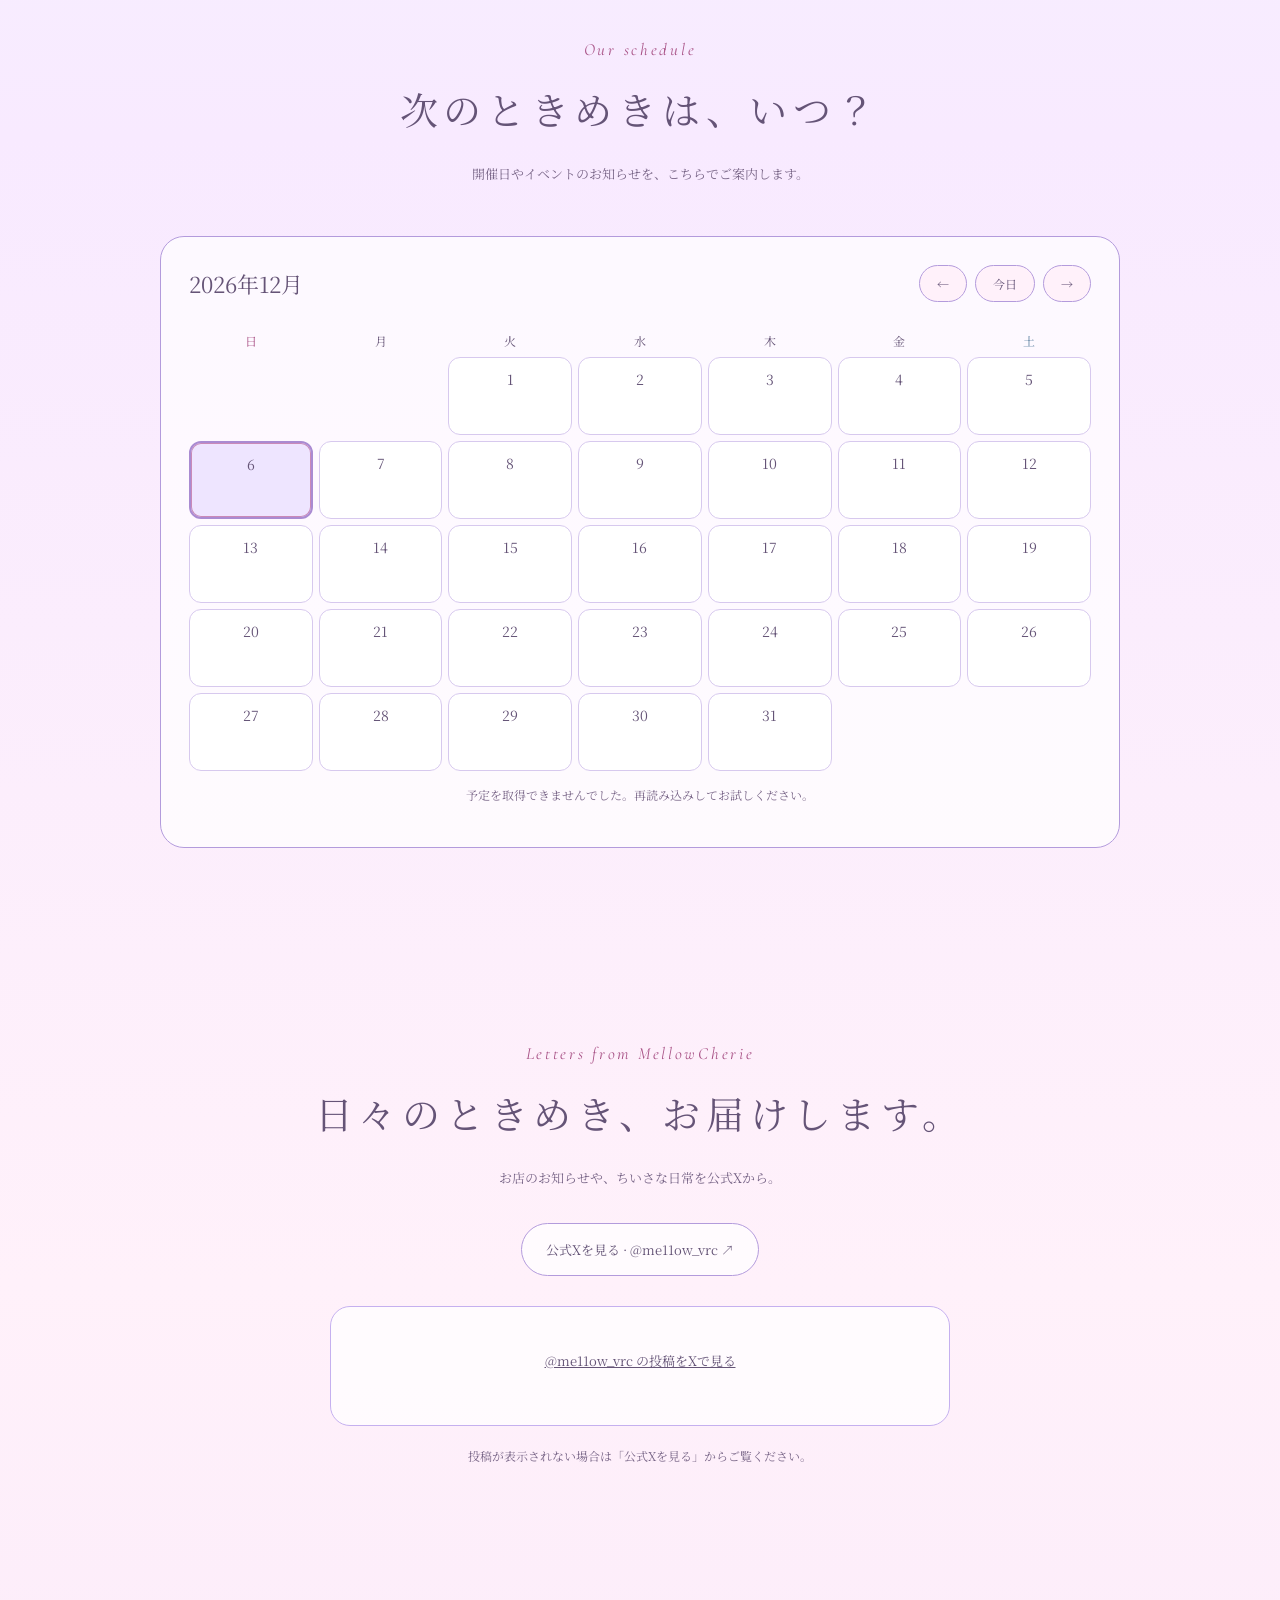
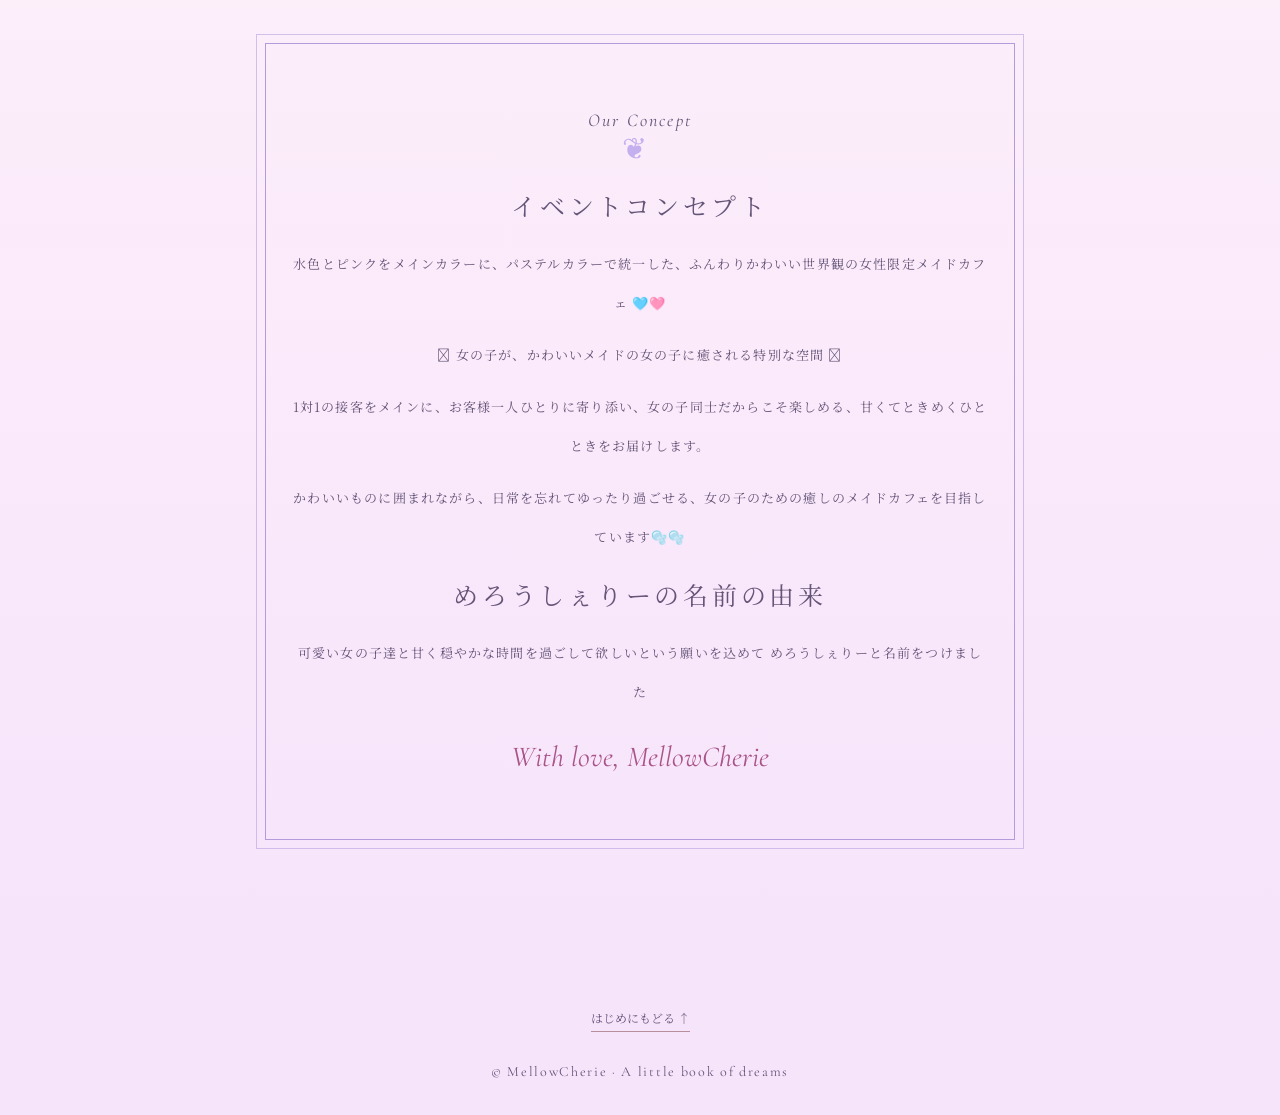
==== commit a14537bc: "Add the story behind the cafe name" ====
--- a/index.html
+++ b/index.html
@@ -78,7 +78,7 @@
 <div class="social-feed"><a class="twitter-timeline" data-lang="ja" data-height="560" data-dnt="true" data-chrome="noheader nofooter noborders transparent" href="https://twitter.com/me11ow_vrc">@me11ow_vrc の投稿をXで見る</a></div>
 <p class="social-note">投稿が表示されない場合は「公式Xを見る」からご覧ください。</p>
 </section>
-<section class="story" id="story"><div class="story-frame reveal"><div class="eyebrow">Our Concept</div><div class="ornament" aria-hidden="true">❦</div><h2>イベントコンセプト</h2><p>水色とピンクをメインカラーに、パステルカラーで統一した、ふんわりかわいい世界観の女性限定メイドカフェ 🩵🩷</p><p>𓂃 女の子が、かわいいメイドの女の子に癒される特別な空間 𓂃</p><p>1対1の接客をメインに、お客様一人ひとりに寄り添い、女の子同士だからこそ楽しめる、甘くてときめくひとときをお届けします。</p><p>かわいいものに囲まれながら、日常を忘れてゆったり過ごせる、女の子のための癒しのメイドカフェを目指しています🫧🫧</p><div class="signature">With love, MellowCherie</div></div></section>
+<section class="story" id="story"><div class="story-frame reveal"><div class="eyebrow">Our Concept</div><div class="ornament" aria-hidden="true">❦</div><h2>イベントコンセプト</h2><p>水色とピンクをメインカラーに、パステルカラーで統一した、ふんわりかわいい世界観の女性限定メイドカフェ 🩵🩷</p><p>𓂃 女の子が、かわいいメイドの女の子に癒される特別な空間 𓂃</p><p>1対1の接客をメインに、お客様一人ひとりに寄り添い、女の子同士だからこそ楽しめる、甘くてときめくひとときをお届けします。</p><p>かわいいものに囲まれながら、日常を忘れてゆったり過ごせる、女の子のための癒しのメイドカフェを目指しています🫧🫧</p><h2>めろうしぇりーの名前の由来</h2><p>可愛い女の子達と甘く穏やかな時間を過ごして欲しいという願いを込めて めろうしぇりーと名前をつけました</p><div class="signature">With love, MellowCherie</div></div></section>
 </main><footer class="end"><a href="#cover" id="return">表紙にもどる ↑</a><small>© MellowCherie · A little book of dreams</small></footer>
 <button class="sound" id="motion" aria-pressed="false">動きを止める Ⅱ</button>
 <dialog class="maid-modal" id="maid-profile" aria-labelledby="maid-name"><button class="close" aria-label="閉じる">×</button><div class="maid-detail"><div class="maid-photo" id="maid-detail-photo"></div><div class="maid-profile"><div class="eyebrow">Meet our maid</div><h2 id="maid-name">メイド名</h2><span class="profile-status">プロフィール準備中</span><dl><div><dt>好きなもの</dt><dd id="maid-likes">未登録</dd></div><div><dt>ひとこと</dt><dd id="maid-message">ご紹介文を準備しています。</dd></div></dl><a class="maid-social" id="maid-social" target="_blank" rel="noopener noreferrer" hidden>X プロフィール ↗</a><p class="note">写真・お名前・プロフィールは、今後こちらに掲載します。</p></div></div></dialog>
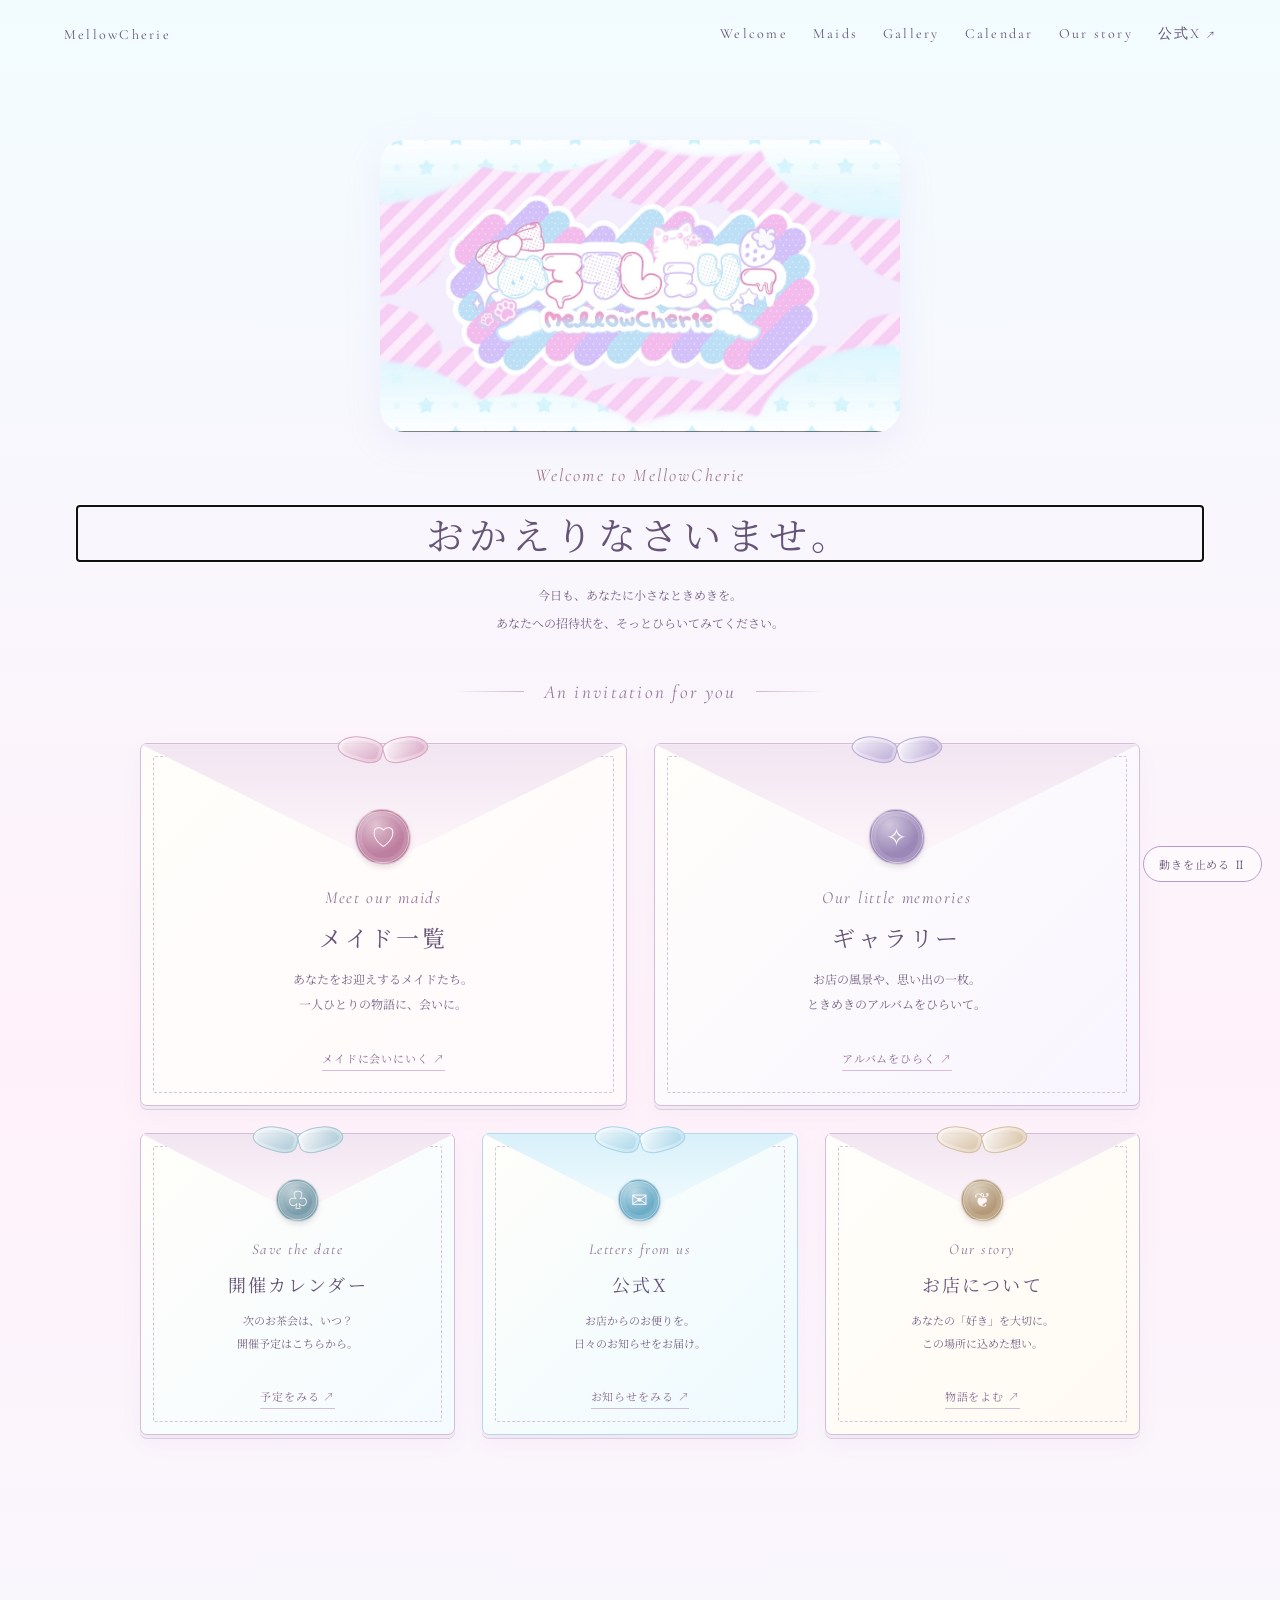
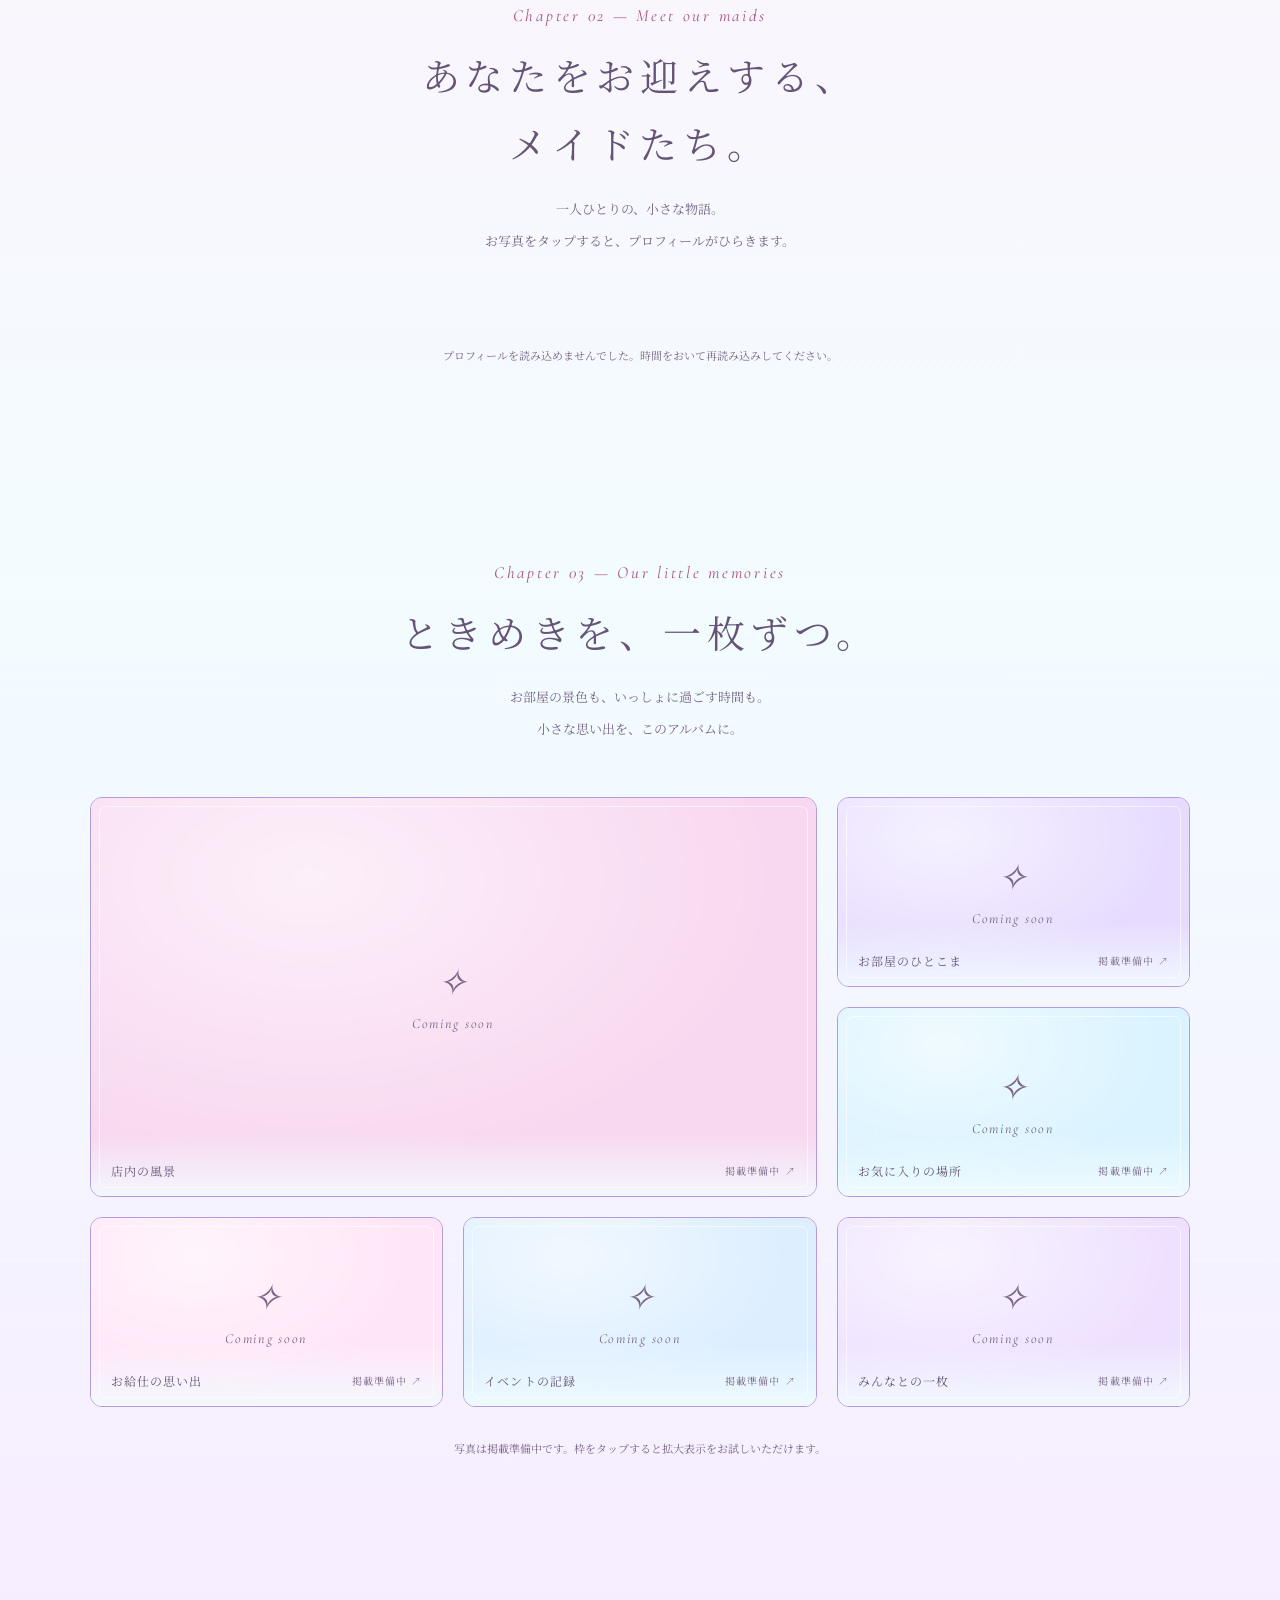
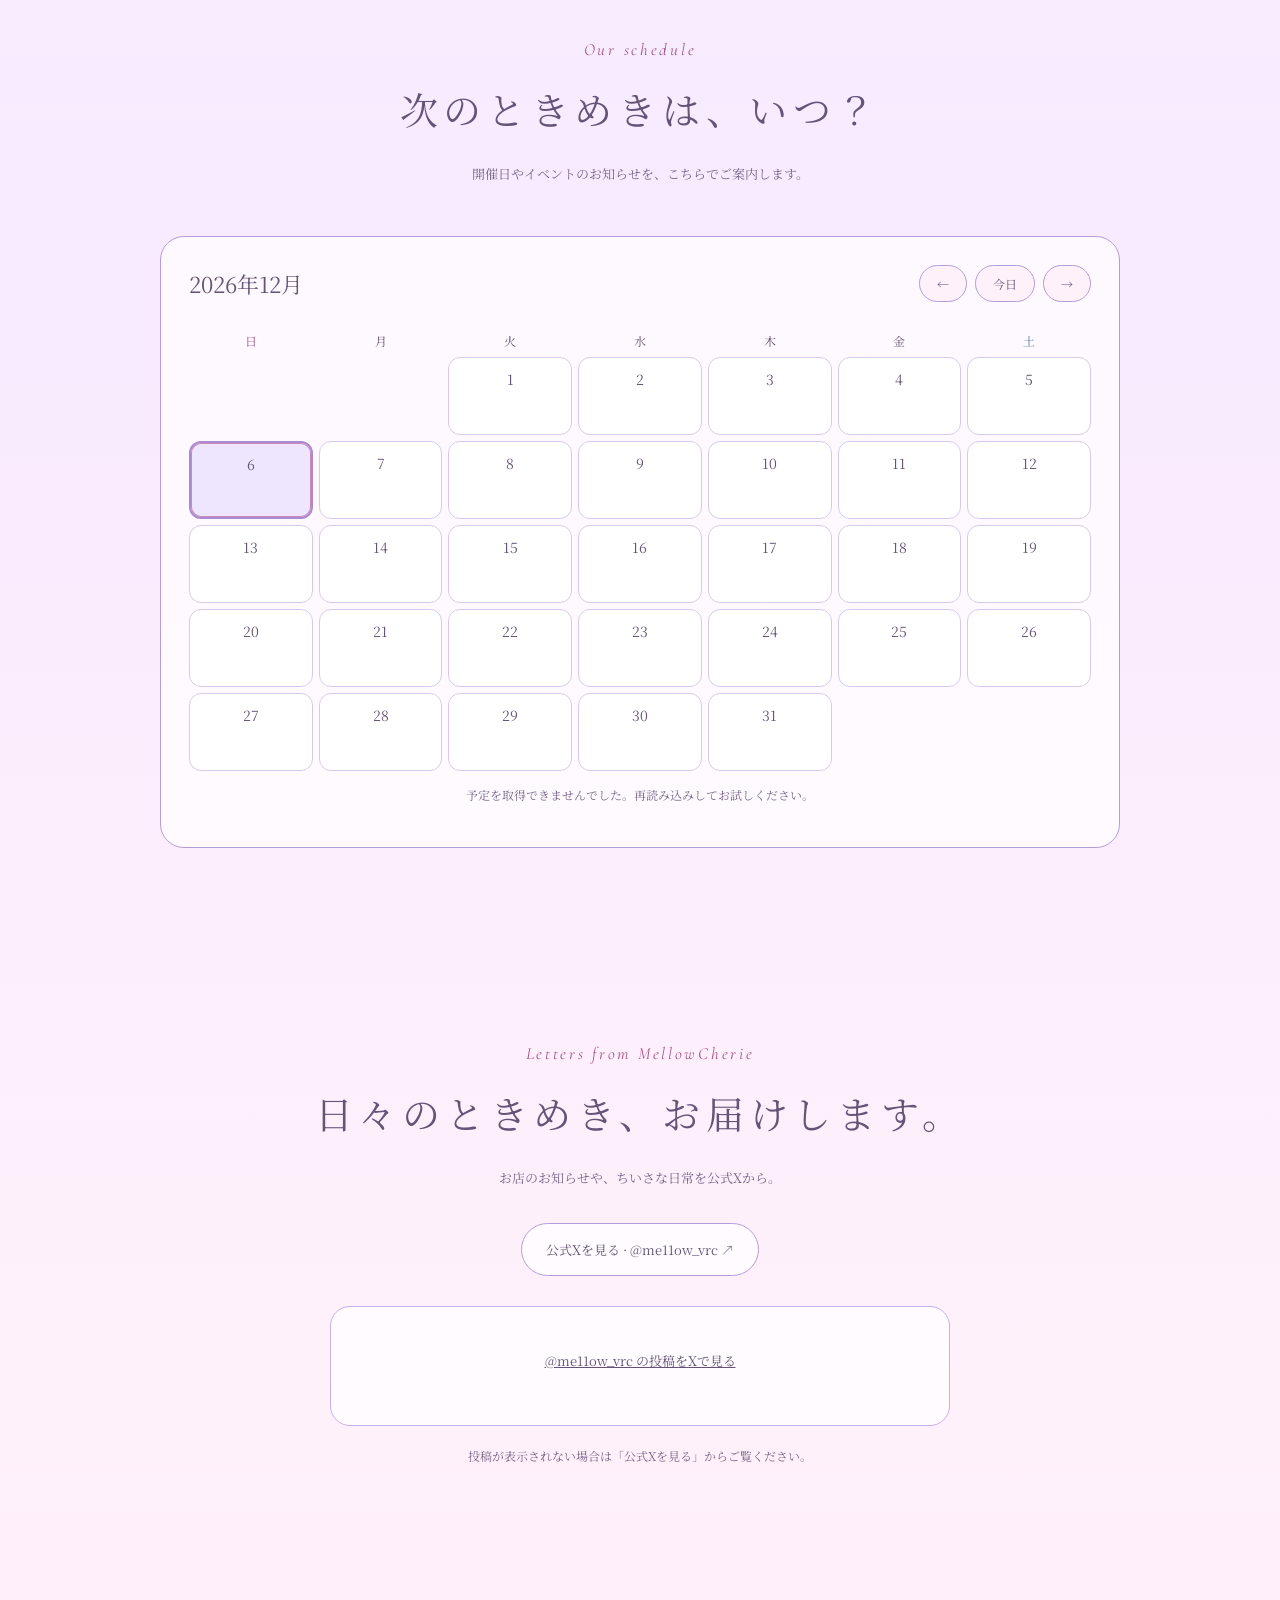
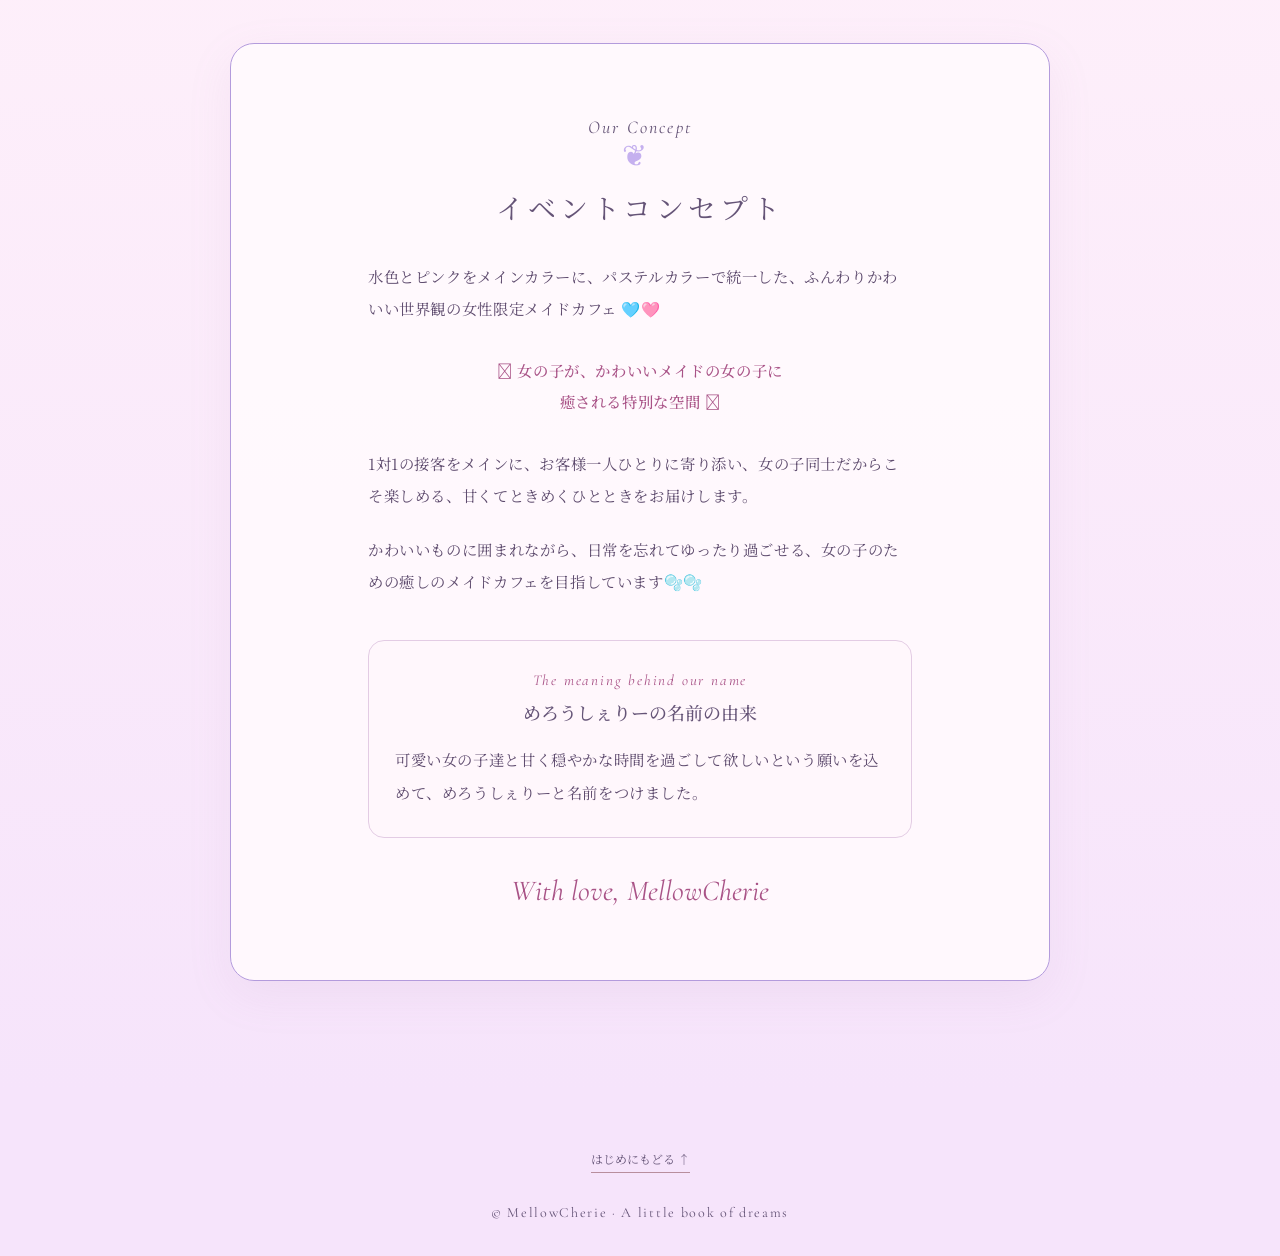
==== commit f46ea94c: "Improve concept section readability" ====
--- a/index.html
+++ b/index.html
@@ -78,7 +78,7 @@
 <div class="social-feed"><a class="twitter-timeline" data-lang="ja" data-height="560" data-dnt="true" data-chrome="noheader nofooter noborders transparent" href="https://twitter.com/me11ow_vrc">@me11ow_vrc の投稿をXで見る</a></div>
 <p class="social-note">投稿が表示されない場合は「公式Xを見る」からご覧ください。</p>
 </section>
-<section class="story" id="story"><div class="story-frame reveal"><div class="eyebrow">Our Concept</div><div class="ornament" aria-hidden="true">❦</div><h2>イベントコンセプト</h2><p>水色とピンクをメインカラーに、パステルカラーで統一した、ふんわりかわいい世界観の女性限定メイドカフェ 🩵🩷</p><p>𓂃 女の子が、かわいいメイドの女の子に癒される特別な空間 𓂃</p><p>1対1の接客をメインに、お客様一人ひとりに寄り添い、女の子同士だからこそ楽しめる、甘くてときめくひとときをお届けします。</p><p>かわいいものに囲まれながら、日常を忘れてゆったり過ごせる、女の子のための癒しのメイドカフェを目指しています🫧🫧</p><h2>めろうしぇりーの名前の由来</h2><p>可愛い女の子達と甘く穏やかな時間を過ごして欲しいという願いを込めて めろうしぇりーと名前をつけました</p><div class="signature">With love, MellowCherie</div></div></section>
+<section class="story" id="story"><div class="story-frame reveal"><div class="eyebrow">Our Concept</div><div class="ornament" aria-hidden="true">❦</div><h2>イベントコンセプト</h2><div class="concept-copy"><p>水色とピンクをメインカラーに、パステルカラーで統一した、ふんわりかわいい世界観の女性限定メイドカフェ 🩵🩷</p><p class="concept-message">𓂃 女の子が、かわいいメイドの女の子に<br>癒される特別な空間 𓂃</p><p>1対1の接客をメインに、お客様一人ひとりに寄り添い、女の子同士だからこそ楽しめる、甘くてときめくひとときをお届けします。</p><p>かわいいものに囲まれながら、日常を忘れてゆったり過ごせる、女の子のための癒しのメイドカフェを目指しています🫧🫧</p></div><div class="name-story"><div class="eyebrow">The meaning behind our name</div><h3>めろうしぇりーの名前の由来</h3><p>可愛い女の子達と甘く穏やかな時間を過ごして欲しいという願いを込めて、めろうしぇりーと名前をつけました。</p></div><div class="signature">With love, MellowCherie</div></div></section>
 </main><footer class="end"><a href="#cover" id="return">表紙にもどる ↑</a><small>© MellowCherie · A little book of dreams</small></footer>
 <button class="sound" id="motion" aria-pressed="false">動きを止める Ⅱ</button>
 <dialog class="maid-modal" id="maid-profile" aria-labelledby="maid-name"><button class="close" aria-label="閉じる">×</button><div class="maid-detail"><div class="maid-photo" id="maid-detail-photo"></div><div class="maid-profile"><div class="eyebrow">Meet our maid</div><h2 id="maid-name">メイド名</h2><span class="profile-status">プロフィール準備中</span><dl><div><dt>好きなもの</dt><dd id="maid-likes">未登録</dd></div><div><dt>ひとこと</dt><dd id="maid-message">ご紹介文を準備しています。</dd></div></dl><a class="maid-social" id="maid-social" target="_blank" rel="noopener noreferrer" hidden>X プロフィール ↗</a><p class="note">写真・お名前・プロフィールは、今後こちらに掲載します。</p></div></div></dialog>
--- a/social.css
+++ b/social.css
@@ -11,5 +11,16 @@
 /* A shared background and bubble layer continue across section boundaries. */
 main{position:relative;isolation:isolate;background:linear-gradient(180deg,#f2fcff 0%,#fff1fa 18%,#f2fcff 38%,#f8eaff 58%,#fff1fa 78%,#f6e4fb 100%)}
 main>section{position:relative;z-index:1;background:transparent!important}
-main>.pastel-bubbles{position:fixed;inset:0;z-index:0;border-radius:0;pointer-events:none}
-
+main>.pastel-bubbles{position:fixed;inset:0;z-index:0;border-radius:0;pointer-events:none}
+
+.story .story-frame{max-width:820px;padding:clamp(40px,7vw,72px) clamp(22px,7vw,76px);background:#fffafdE8;border-radius:24px;outline:none;box-shadow:0 14px 45px #ad89b31a}
+.story .story-frame h2{font-size:clamp(22px,3vw,28px);line-height:1.6;margin:12px 0 30px}
+.story .concept-copy{max-width:34em;margin:auto;text-align:left}
+.story .concept-copy p,.story .name-story p{font-size:clamp(14px,1.2vw,16px);line-height:2.1;letter-spacing:.04em;color:#5d4a6d;margin:0 0 1.4em;overflow-wrap:anywhere}
+.story .concept-copy .concept-message{text-align:center;color:#a95387;font-weight:500;line-height:2;margin:2em 0}
+.story .name-story{max-width:34em;margin:42px auto 0;padding:30px 26px 8px;border:1px solid #e3cce4;border-radius:16px;background:#fff7fc}
+.story .name-story .eyebrow{font-size:15px;color:#a95387}
+.story .name-story h3{font-size:18px;font-weight:500;line-height:1.7;margin:8px 0 16px}
+.story .name-story p{text-align:left}
+.story .signature{margin-top:35px}
+@media(max-width:650px){.story .name-story{margin-top:32px;padding:24px 18px 6px}.story .name-story h3{font-size:16px}.story .concept-copy p,.story .name-story p{font-size:15px;line-height:2}}
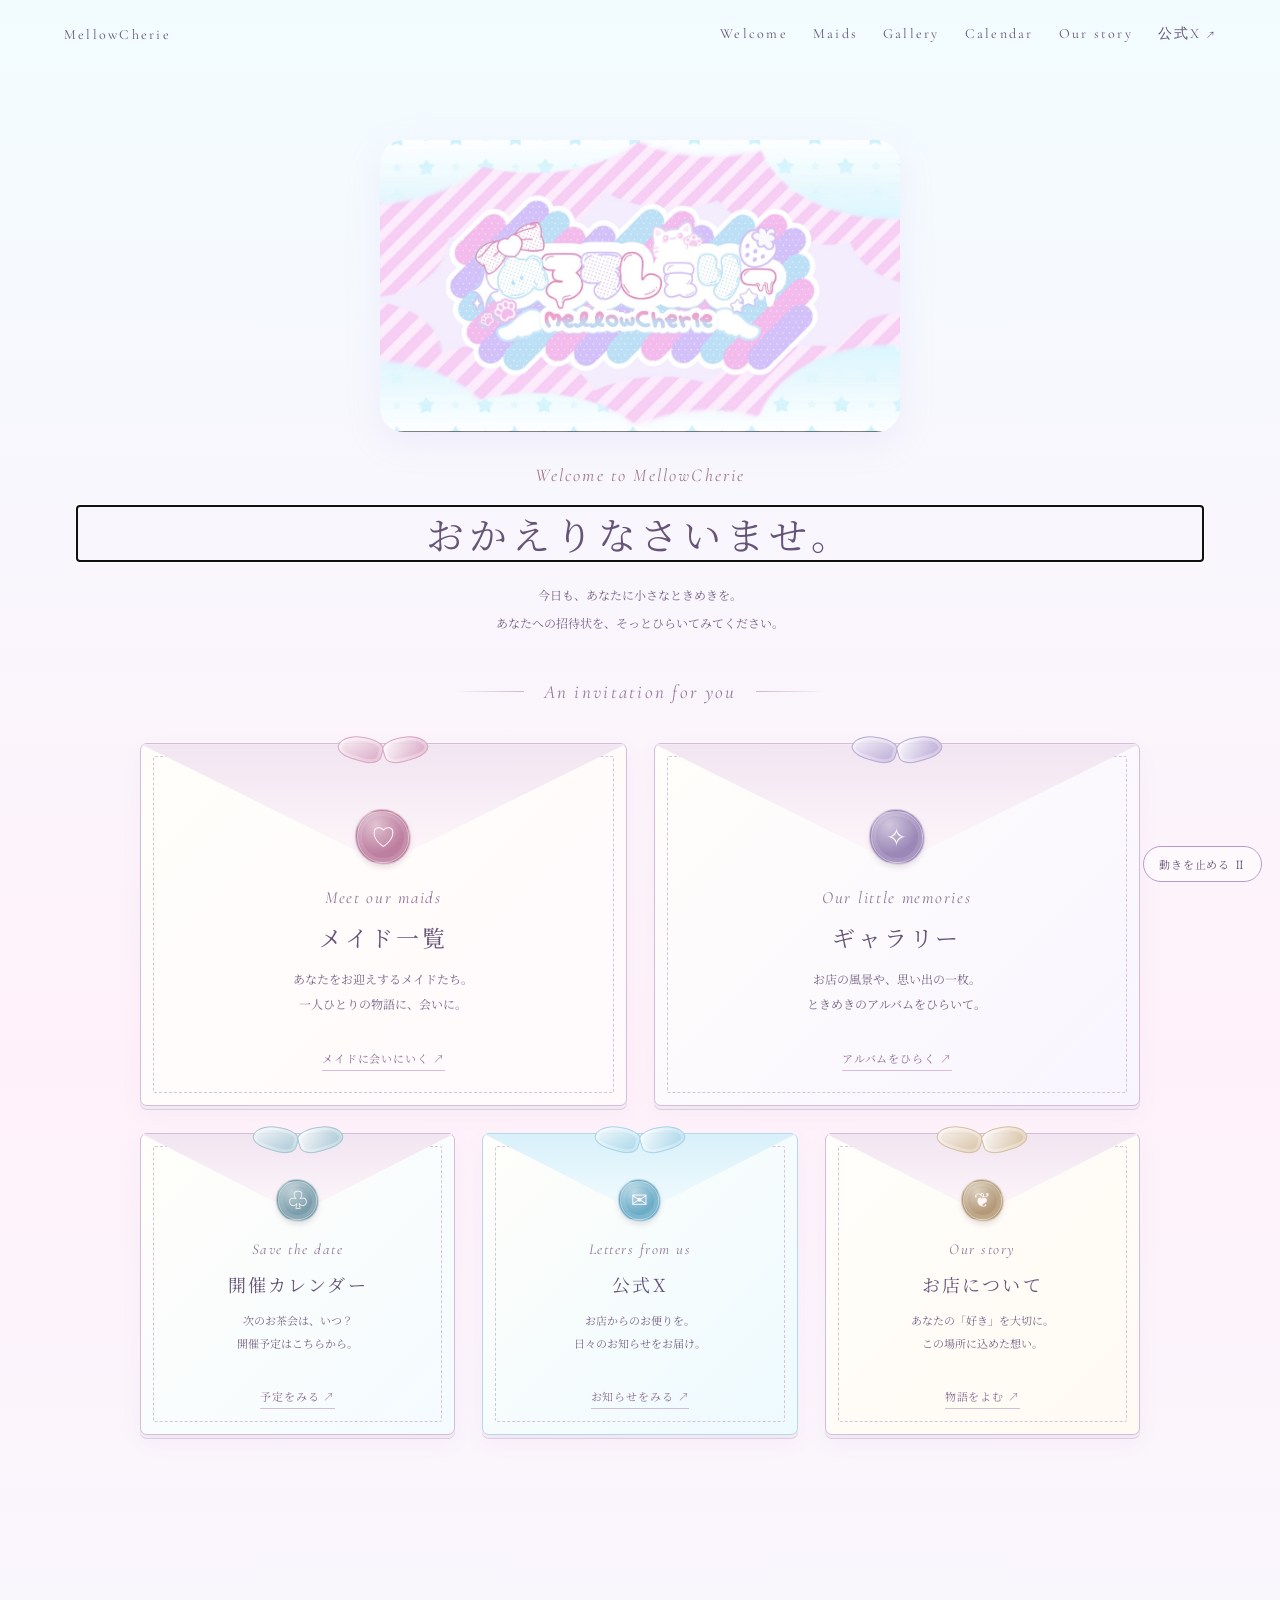
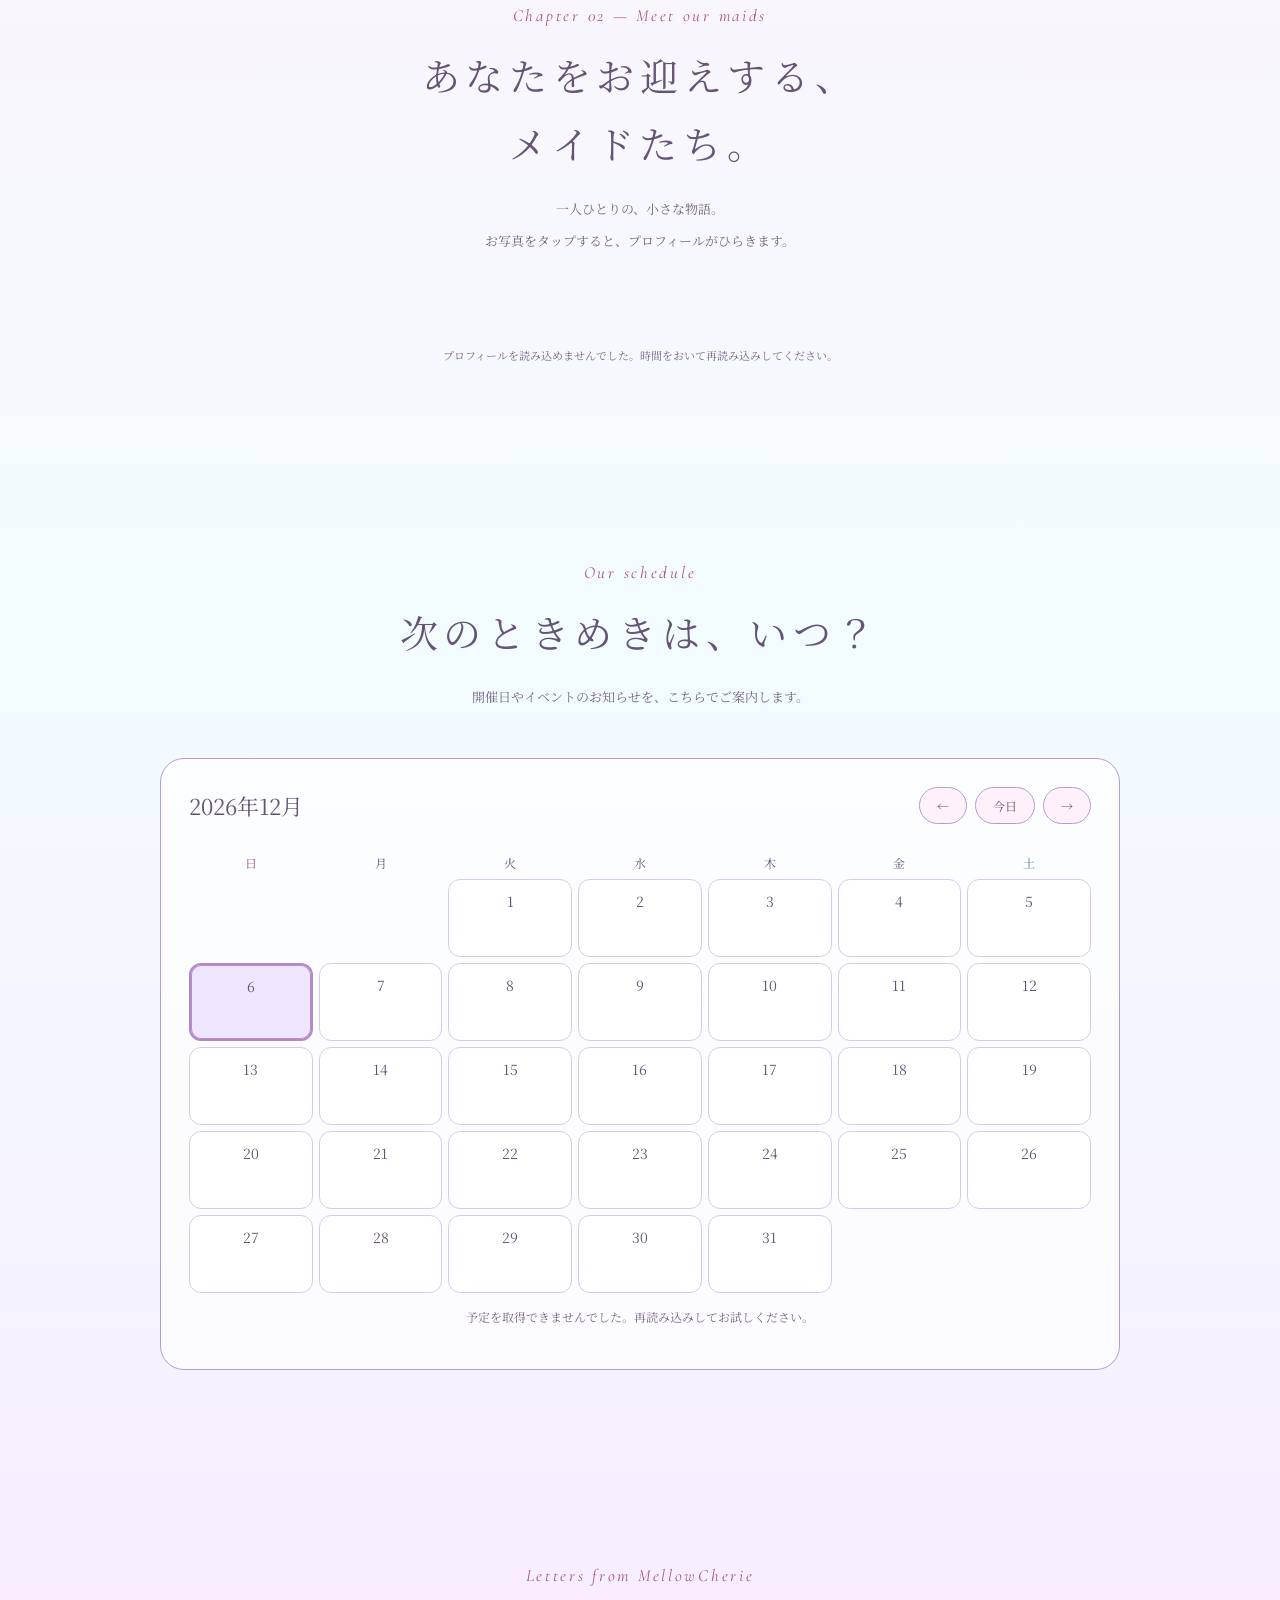
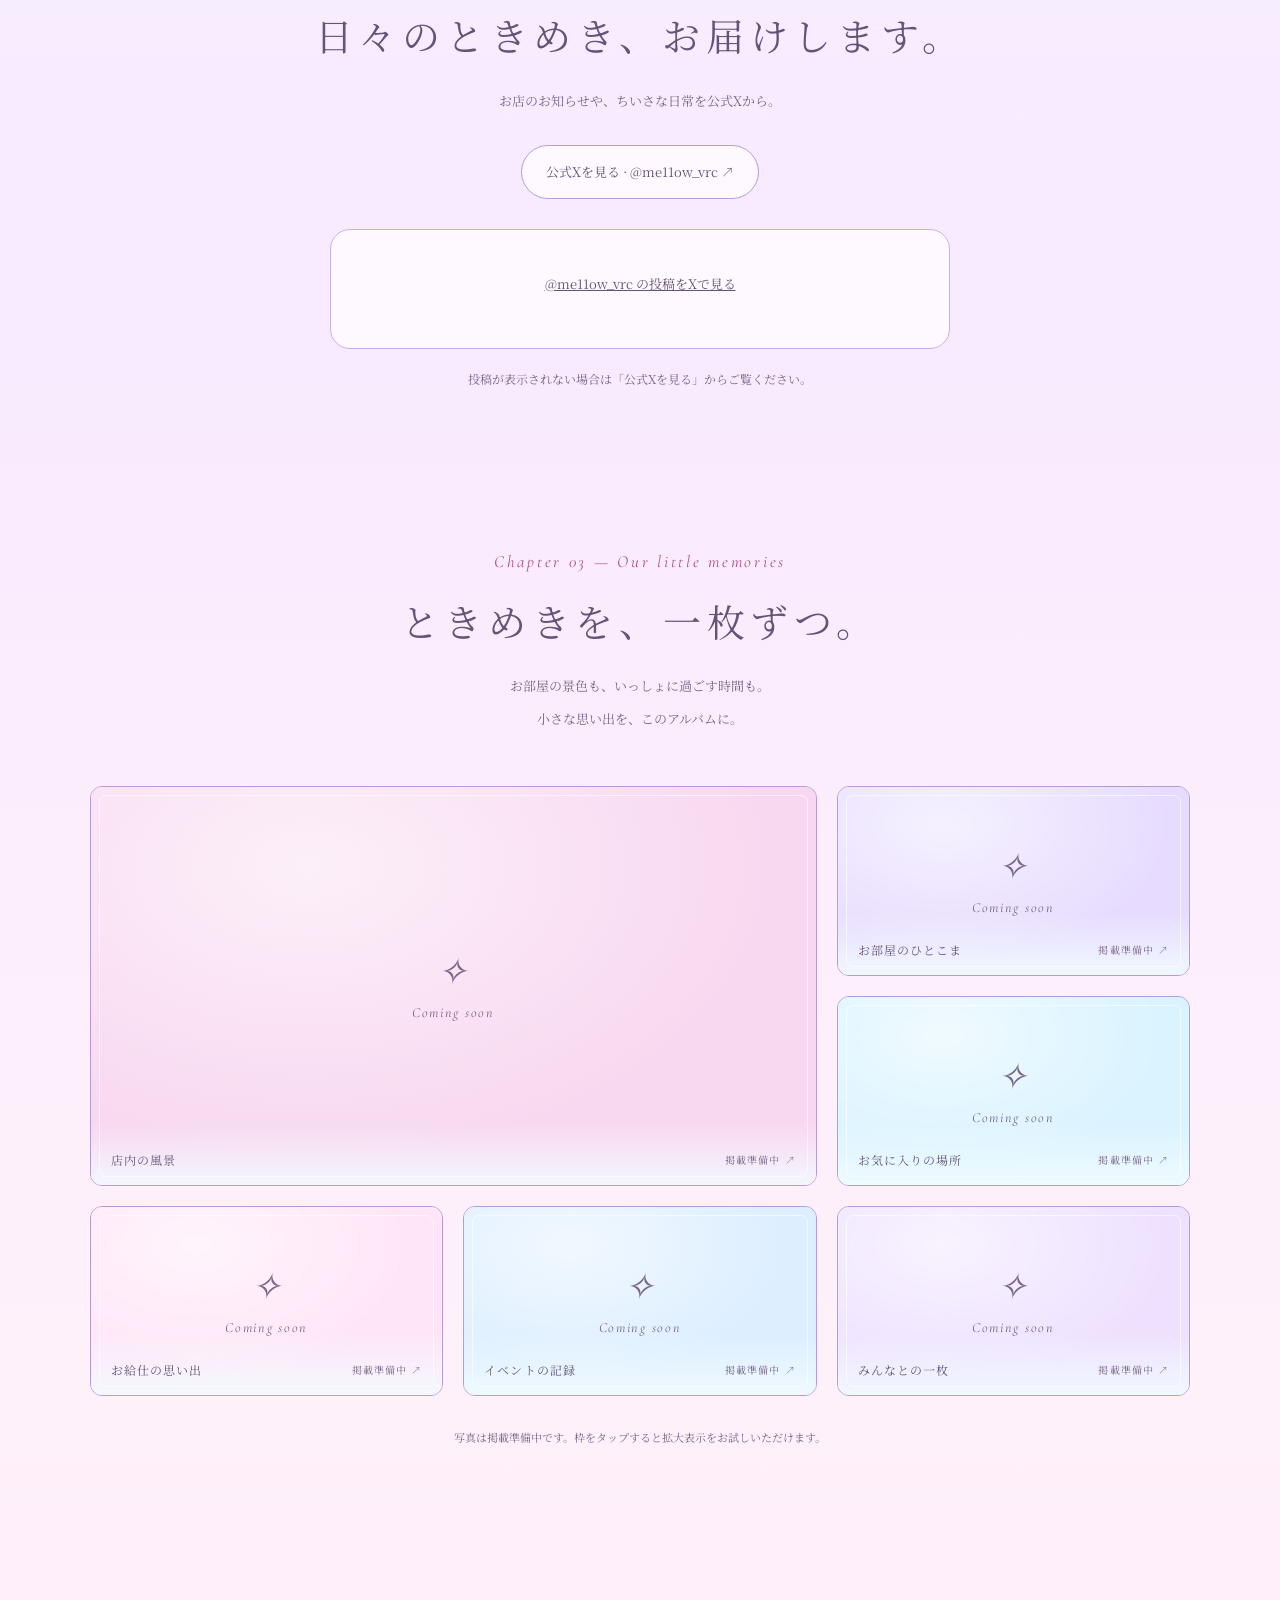
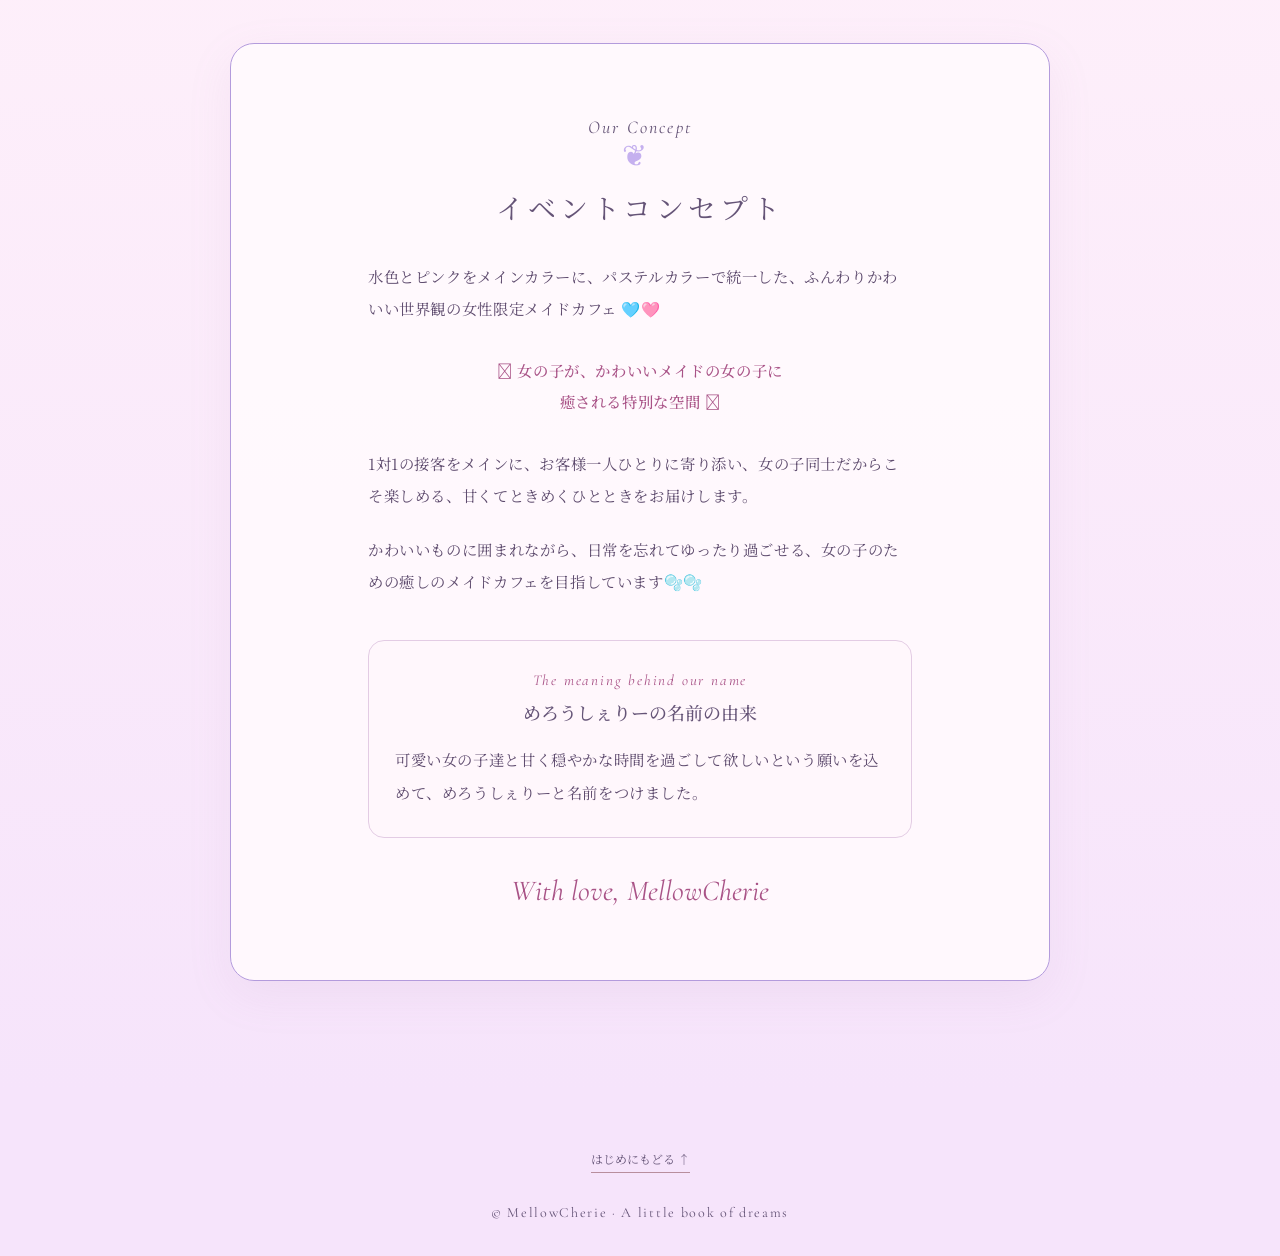
==== commit 927b850a: "Reorder calendar and social sections" ====
--- a/index.html
+++ b/index.html
@@ -71,13 +71,13 @@
 <a class="portal invitation-small" href="#story"><span class="invitation-ribbon" aria-hidden="true"></span><span class="invitation-seal" aria-hidden="true">❦</span><span class="portal-en">Our story</span><strong>お店について</strong><p class="portal-desc">あなたの「好き」を大切に。<br>この場所に込めた想い。</p><span class="portal-arrow">物語をよむ <span aria-hidden="true">↗</span></span></a>
 </div></section>
 <section class="maids" id="maids" aria-labelledby="maids-title"><div class="chapter reveal"><div class="number">Chapter 02 — Meet our maids</div><h2 id="maids-title">あなたをお迎えする、<br>メイドたち。</h2><p>一人ひとりの、小さな物語。<br>お写真をタップすると、プロフィールがひらきます。</p></div><div class="maid-grid" id="maid-grid"></div><p class="maid-footnote">プロフィールを読み込んでいます…</p><noscript><p>一覧を表示するにはJavaScriptを有効にしてください。</p></noscript></section>
-<section class="gallery-section" id="gallery" aria-labelledby="gallery-title"><div class="chapter reveal"><div class="number">Chapter 03 — Our little memories</div><h2 id="gallery-title">ときめきを、一枚ずつ。</h2><p>お部屋の景色も、いっしょに過ごす時間も。<br>小さな思い出を、このアルバムに。</p></div><div class="gallery-grid" id="gallery-grid"></div><p class="gallery-note">写真は掲載準備中です。枠をタップすると拡大表示をお試しいただけます。</p><noscript><p>ギャラリーを表示するにはJavaScriptを有効にしてください。</p></noscript></section>
 <section class="calendar-section" id="calendar" aria-labelledby="calendar-title"><div class="chapter"><div class="number">Our schedule</div><h2 id="calendar-title">次のときめきは、いつ？</h2><p>開催日やイベントのお知らせを、こちらでご案内します。</p></div><div class="calendar-shell"><div class="calendar-toolbar"><h3 id="calendar-month" aria-live="polite"></h3><div class="calendar-nav"><button id="calendar-prev" type="button" aria-label="前の月">←</button><button id="calendar-today" type="button">今日</button><button id="calendar-next" type="button" aria-label="次の月">→</button></div></div><div class="calendar-grid" aria-hidden="true"><span class="calendar-weekday">日</span><span class="calendar-weekday">月</span><span class="calendar-weekday">火</span><span class="calendar-weekday">水</span><span class="calendar-weekday">木</span><span class="calendar-weekday">金</span><span class="calendar-weekday">土</span></div><div class="calendar-grid" id="calendar-days" role="group" aria-label="開催カレンダー"></div><div class="calendar-details"><h3 id="calendar-selected" aria-live="polite"></h3><div id="calendar-events"></div></div><p class="calendar-status" id="calendar-message" role="status"></p></div></section>
 <section class="social-section" id="news" aria-labelledby="social-title">
 <div class="chapter"><div class="number">Letters from MellowCherie</div><h2 id="social-title">日々のときめき、お届けします。</h2><p>お店のお知らせや、ちいさな日常を公式Xから。</p><a class="social-link" href="https://x.com/me11ow_vrc" target="_blank" rel="noopener noreferrer">公式Xを見る · @me11ow_vrc ↗</a></div>
 <div class="social-feed"><a class="twitter-timeline" data-lang="ja" data-height="560" data-dnt="true" data-chrome="noheader nofooter noborders transparent" href="https://twitter.com/me11ow_vrc">@me11ow_vrc の投稿をXで見る</a></div>
 <p class="social-note">投稿が表示されない場合は「公式Xを見る」からご覧ください。</p>
 </section>
+<section class="gallery-section" id="gallery" aria-labelledby="gallery-title"><div class="chapter reveal"><div class="number">Chapter 03 — Our little memories</div><h2 id="gallery-title">ときめきを、一枚ずつ。</h2><p>お部屋の景色も、いっしょに過ごす時間も。<br>小さな思い出を、このアルバムに。</p></div><div class="gallery-grid" id="gallery-grid"></div><p class="gallery-note">写真は掲載準備中です。枠をタップすると拡大表示をお試しいただけます。</p><noscript><p>ギャラリーを表示するにはJavaScriptを有効にしてください。</p></noscript></section>
 <section class="story" id="story"><div class="story-frame reveal"><div class="eyebrow">Our Concept</div><div class="ornament" aria-hidden="true">❦</div><h2>イベントコンセプト</h2><div class="concept-copy"><p>水色とピンクをメインカラーに、パステルカラーで統一した、ふんわりかわいい世界観の女性限定メイドカフェ 🩵🩷</p><p class="concept-message">𓂃 女の子が、かわいいメイドの女の子に<br>癒される特別な空間 𓂃</p><p>1対1の接客をメインに、お客様一人ひとりに寄り添い、女の子同士だからこそ楽しめる、甘くてときめくひとときをお届けします。</p><p>かわいいものに囲まれながら、日常を忘れてゆったり過ごせる、女の子のための癒しのメイドカフェを目指しています🫧🫧</p></div><div class="name-story"><div class="eyebrow">The meaning behind our name</div><h3>めろうしぇりーの名前の由来</h3><p>可愛い女の子達と甘く穏やかな時間を過ごして欲しいという願いを込めて、めろうしぇりーと名前をつけました。</p></div><div class="signature">With love, MellowCherie</div></div></section>
 </main><footer class="end"><a href="#cover" id="return">表紙にもどる ↑</a><small>© MellowCherie · A little book of dreams</small></footer>
 <button class="sound" id="motion" aria-pressed="false">動きを止める Ⅱ</button>
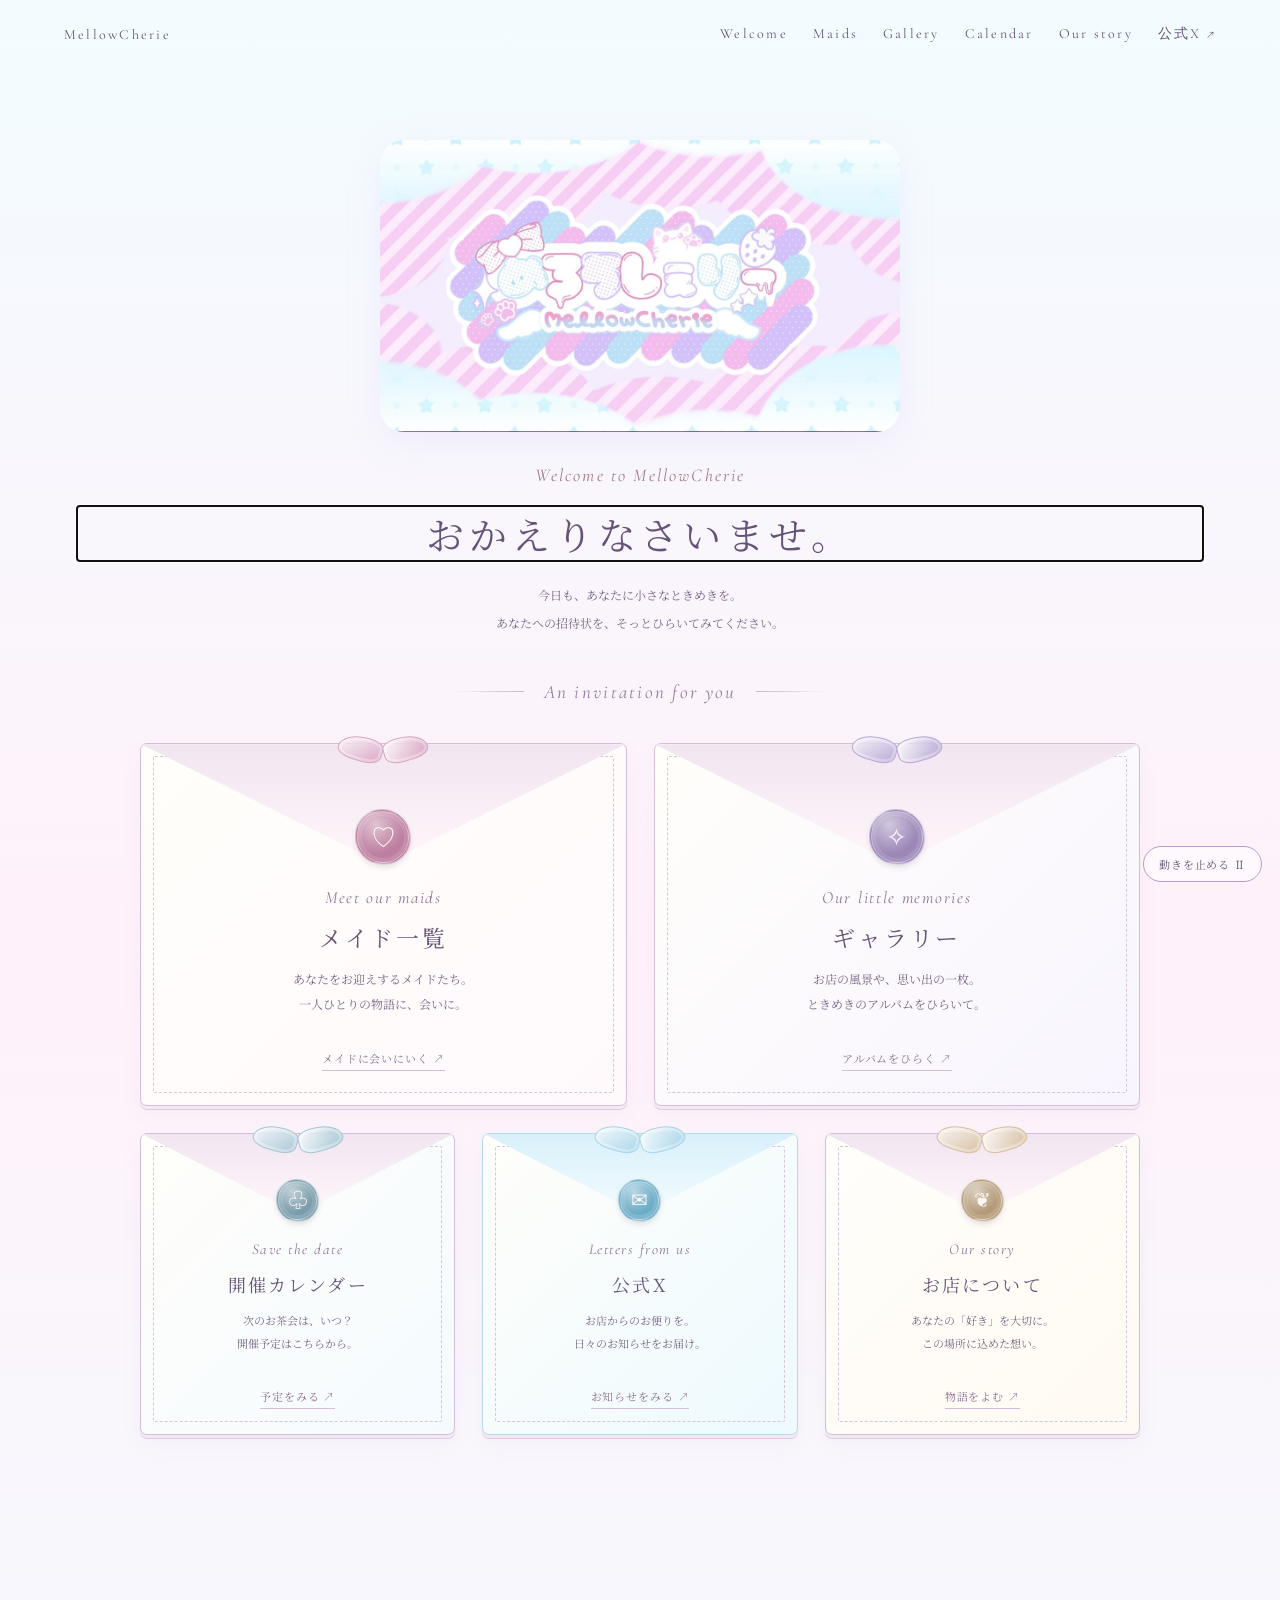
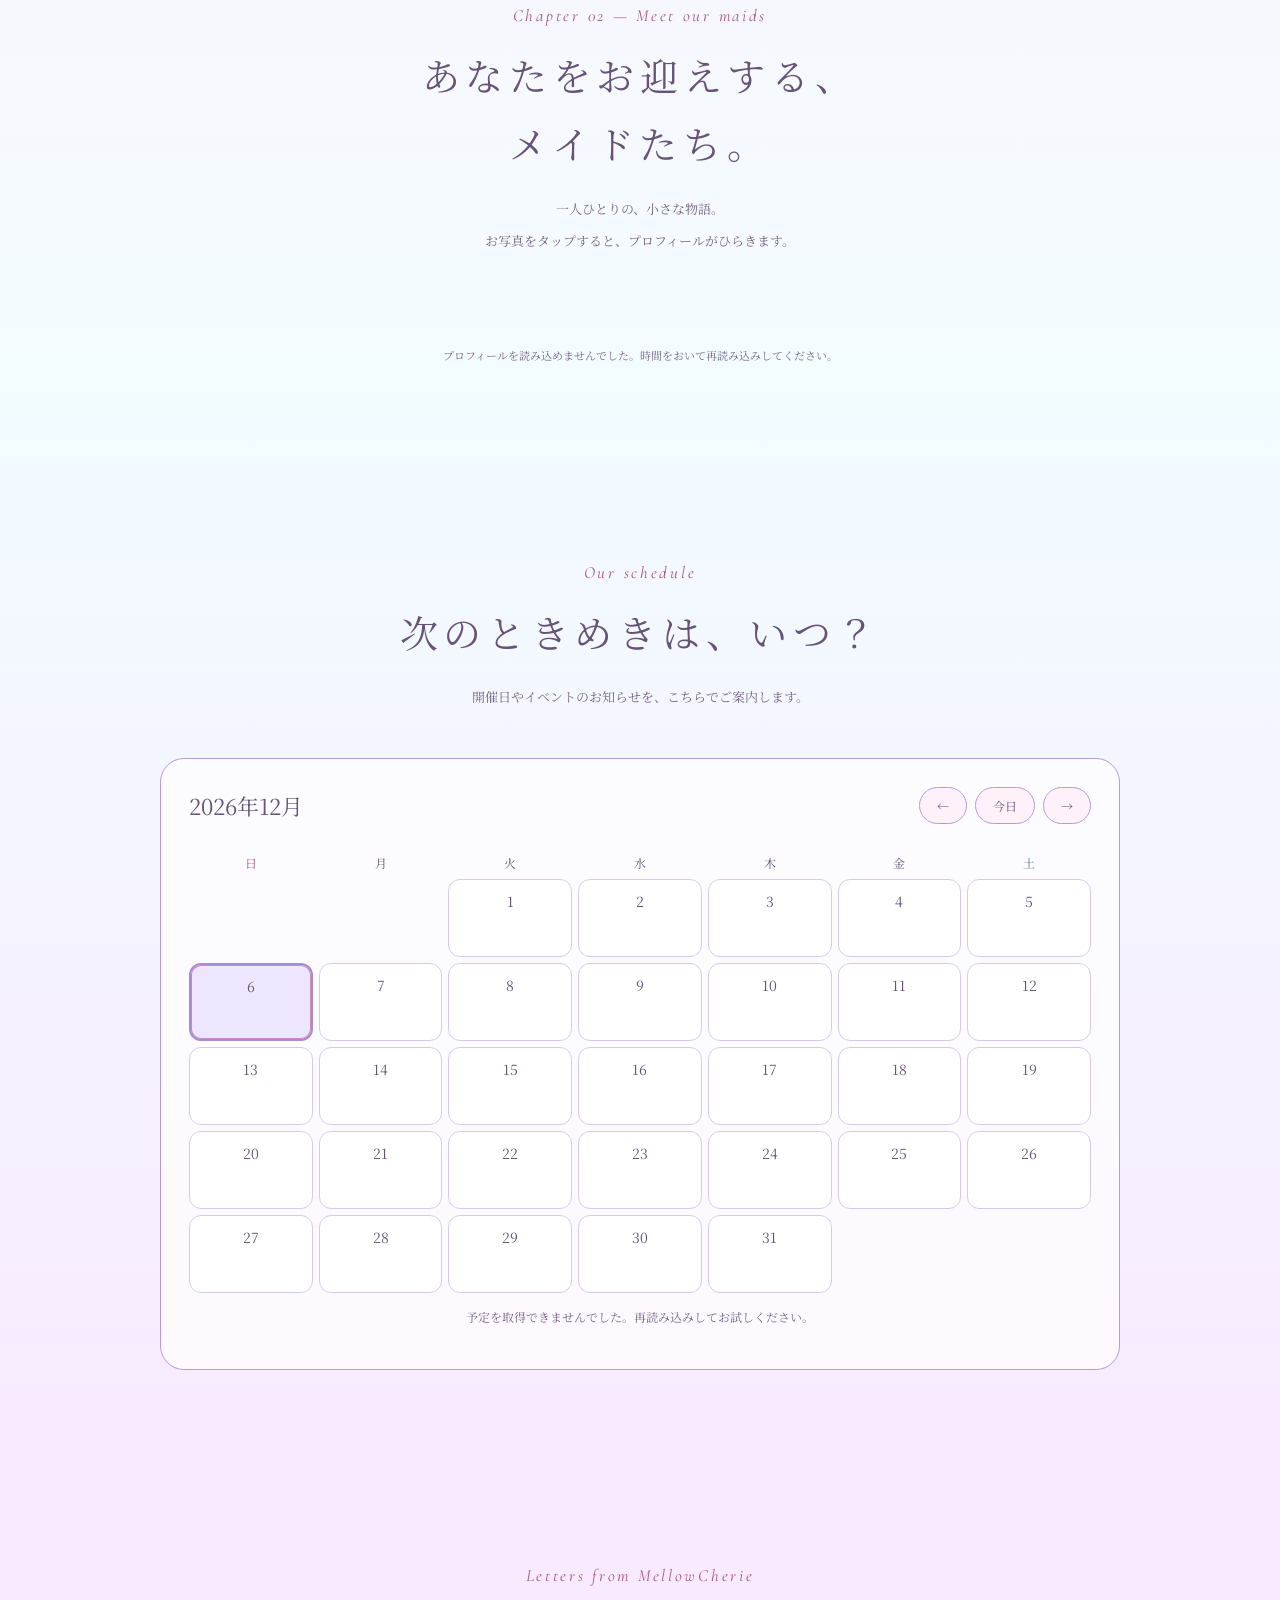
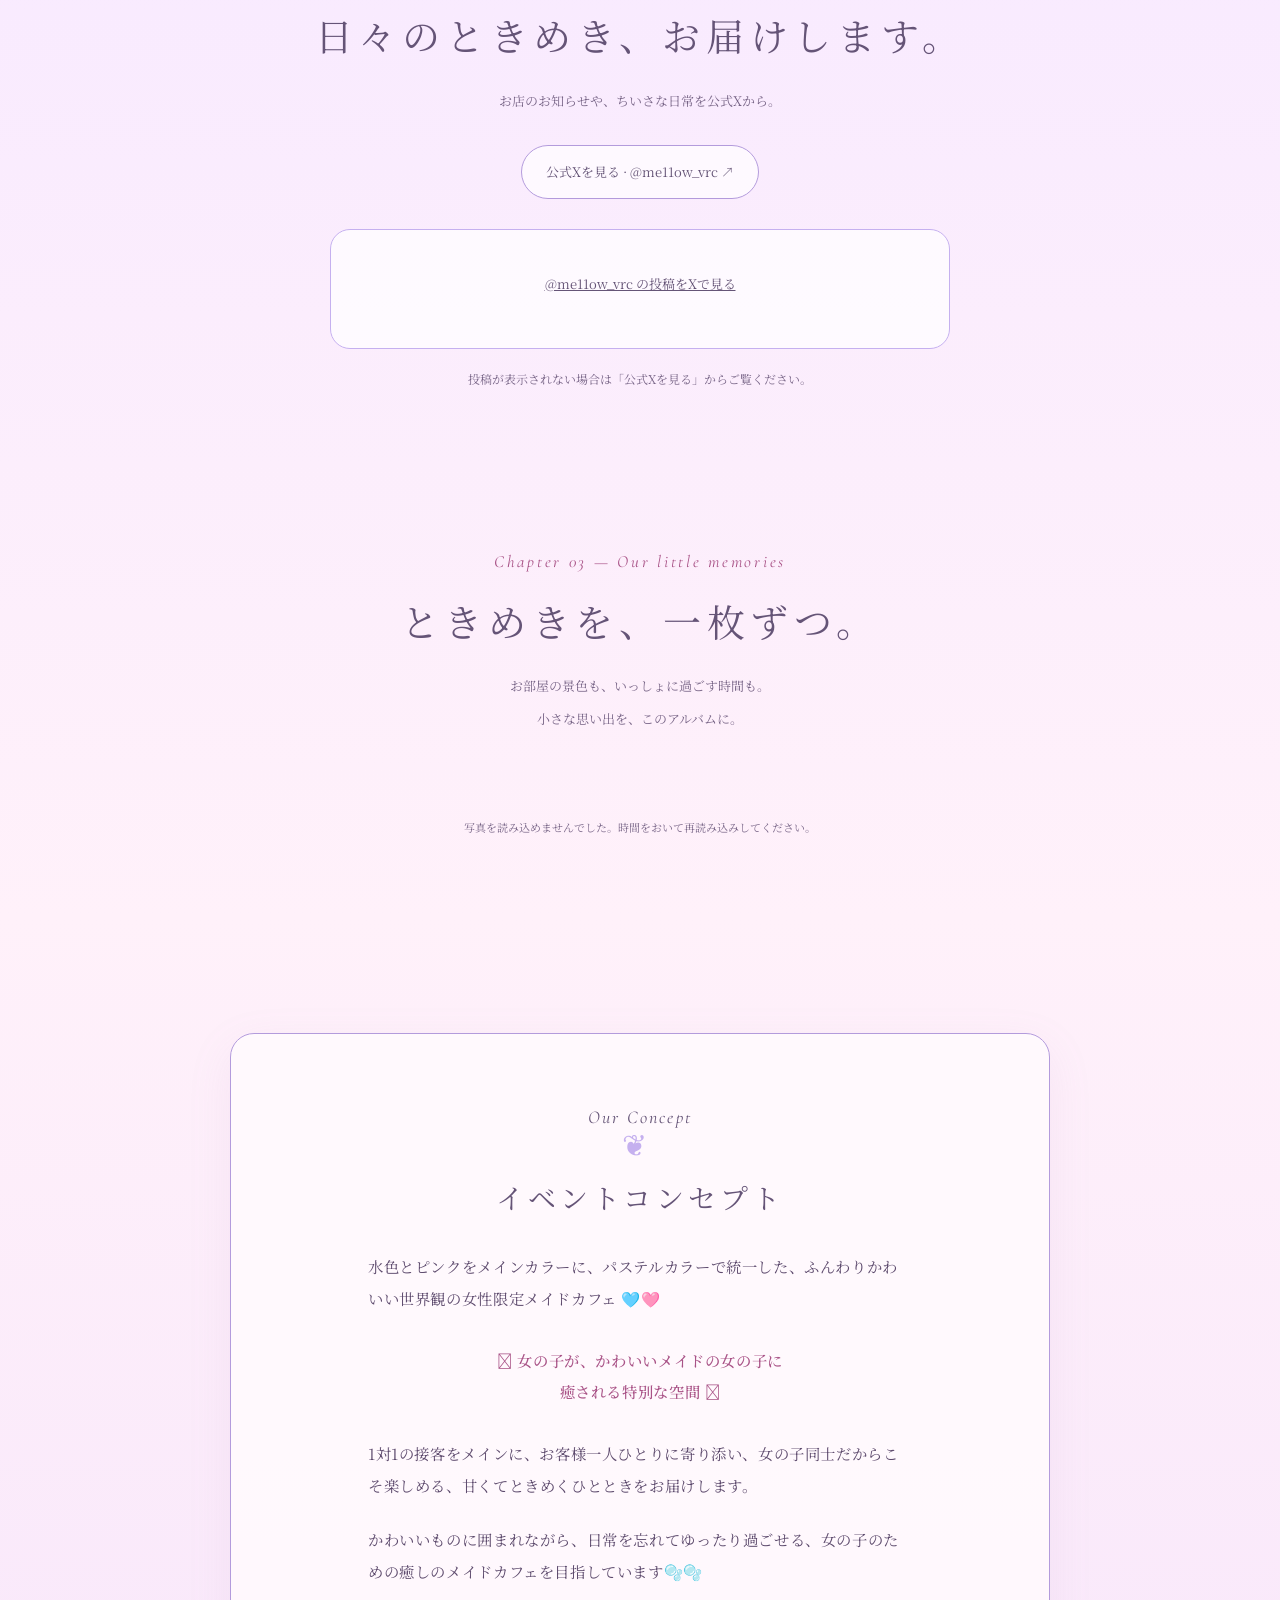
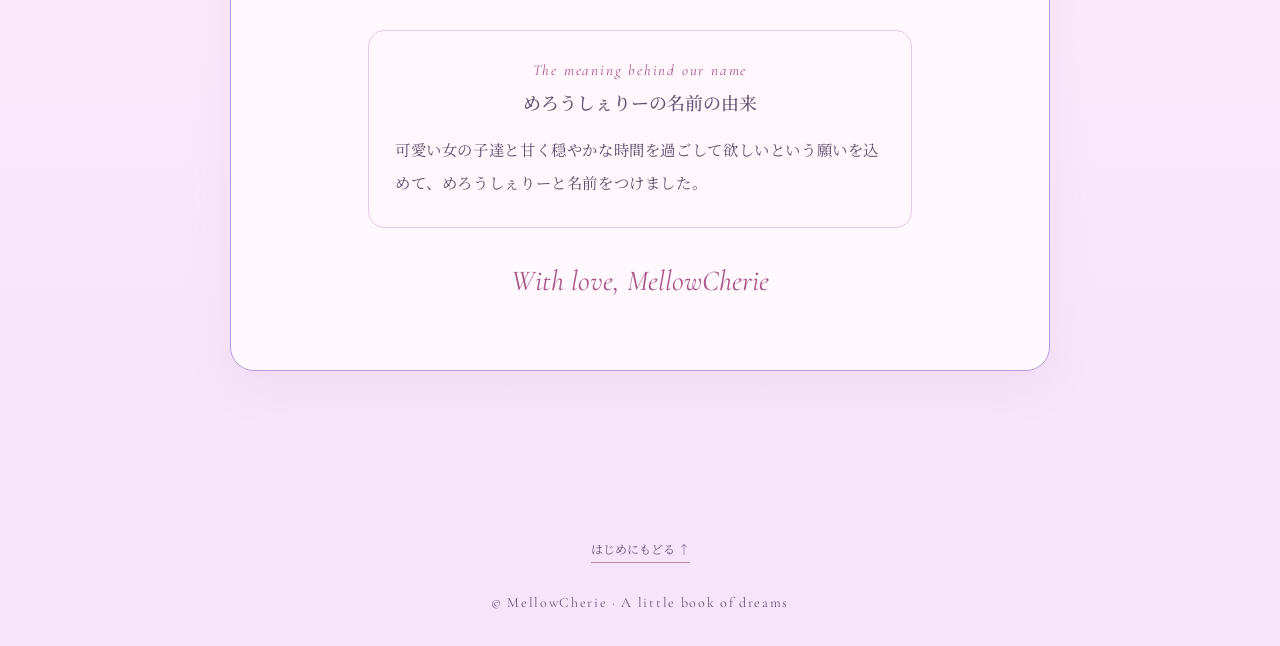
==== commit 3d8c7383: "Connect gallery to management site" ====
--- a/index.html
+++ b/index.html
@@ -77,7 +77,7 @@
 <div class="social-feed"><a class="twitter-timeline" data-lang="ja" data-height="560" data-dnt="true" data-chrome="noheader nofooter noborders transparent" href="https://twitter.com/me11ow_vrc">@me11ow_vrc の投稿をXで見る</a></div>
 <p class="social-note">投稿が表示されない場合は「公式Xを見る」からご覧ください。</p>
 </section>
-<section class="gallery-section" id="gallery" aria-labelledby="gallery-title"><div class="chapter reveal"><div class="number">Chapter 03 — Our little memories</div><h2 id="gallery-title">ときめきを、一枚ずつ。</h2><p>お部屋の景色も、いっしょに過ごす時間も。<br>小さな思い出を、このアルバムに。</p></div><div class="gallery-grid" id="gallery-grid"></div><p class="gallery-note">写真は掲載準備中です。枠をタップすると拡大表示をお試しいただけます。</p><noscript><p>ギャラリーを表示するにはJavaScriptを有効にしてください。</p></noscript></section>
+<section class="gallery-section" id="gallery" aria-labelledby="gallery-title"><div class="chapter reveal"><div class="number">Chapter 03 — Our little memories</div><h2 id="gallery-title">ときめきを、一枚ずつ。</h2><p>お部屋の景色も、いっしょに過ごす時間も。<br>小さな思い出を、このアルバムに。</p></div><div class="gallery-grid" id="gallery-grid"></div><p class="gallery-note">写真を読み込んでいます…</p><noscript><p>ギャラリーを表示するにはJavaScriptを有効にしてください。</p></noscript></section>
 <section class="story" id="story"><div class="story-frame reveal"><div class="eyebrow">Our Concept</div><div class="ornament" aria-hidden="true">❦</div><h2>イベントコンセプト</h2><div class="concept-copy"><p>水色とピンクをメインカラーに、パステルカラーで統一した、ふんわりかわいい世界観の女性限定メイドカフェ 🩵🩷</p><p class="concept-message">𓂃 女の子が、かわいいメイドの女の子に<br>癒される特別な空間 𓂃</p><p>1対1の接客をメインに、お客様一人ひとりに寄り添い、女の子同士だからこそ楽しめる、甘くてときめくひとときをお届けします。</p><p>かわいいものに囲まれながら、日常を忘れてゆったり過ごせる、女の子のための癒しのメイドカフェを目指しています🫧🫧</p></div><div class="name-story"><div class="eyebrow">The meaning behind our name</div><h3>めろうしぇりーの名前の由来</h3><p>可愛い女の子達と甘く穏やかな時間を過ごして欲しいという願いを込めて、めろうしぇりーと名前をつけました。</p></div><div class="signature">With love, MellowCherie</div></div></section>
 </main><footer class="end"><a href="#cover" id="return">表紙にもどる ↑</a><small>© MellowCherie · A little book of dreams</small></footer>
 <button class="sound" id="motion" aria-pressed="false">動きを止める Ⅱ</button>
@@ -93,13 +93,15 @@
 const observer=new IntersectionObserver(entries=>entries.forEach(e=>{if(e.isIntersecting){e.target.classList.add('visible');observer.unobserve(e.target)}}),{threshold:.12});document.querySelectorAll('.reveal').forEach(el=>observer.observe(el));
 document.querySelectorAll('dialog').forEach(d=>{d.querySelector('.close').addEventListener('click',()=>d.close());d.addEventListener('click',e=>{if(e.target===d){const r=d.getBoundingClientRect();if(e.clientX<r.left||e.clientX>r.right||e.clientY<r.top||e.clientY>r.bottom)d.close()}})});
 const portraitColors=['#f8d8f0','#e7dcff','#d9f3ff','#ffe5f7','#dceeff','#eee1ff'];
-// Gallery slots are ready for approved shop/event photos; no sample people or events.
-const galleryPhotos=['店内の風景','お部屋のひとこま','お気に入りの場所','お給仕の思い出','イベントの記録','みんなとの一枚'].map((title,i)=>({title,src:'',alt:'',caption:'写真は掲載準備中です。',color:portraitColors[i]}));
-const galleryViewer=document.querySelector('#gallery-viewer');let galleryIndex=0;
-function renderGalleryPhoto(container,item,large=false){container.replaceChildren();container.style.setProperty('--gallery-color',item.color);if(item.src){const img=document.createElement('img');img.src=item.src;img.alt=item.alt||item.title;img.decoding='async';img.loading=large?'eager':'lazy';container.append(img)}else{const placeholder=document.createElement('span');placeholder.className='gallery-empty';placeholder.setAttribute('aria-hidden','true');placeholder.innerHTML='<b>✧</b><span>Coming soon</span>';container.append(placeholder)}}
-function showGalleryPhoto(index){galleryIndex=(index+galleryPhotos.length)%galleryPhotos.length;const item=galleryPhotos[galleryIndex];renderGalleryPhoto(document.querySelector('#gallery-large'),item,true);document.querySelector('#gallery-photo-title').textContent=item.title;document.querySelector('#gallery-photo-caption').textContent=item.caption;document.querySelector('#gallery-count').textContent=`${galleryIndex+1} / ${galleryPhotos.length}`}
-galleryPhotos.forEach((item,index)=>{const button=document.createElement('button');button.className='gallery-card';button.type='button';button.setAttribute('aria-label',`${item.title}を拡大する（掲載準備中）`);button.setAttribute('aria-haspopup','dialog');button.setAttribute('aria-controls','gallery-viewer');const visual=document.createElement('span');visual.className='gallery-visual';renderGalleryPhoto(visual,item);const label=document.createElement('span');label.className='gallery-label';const title=document.createElement('span');title.textContent=item.title;const state=document.createElement('small');state.textContent='掲載準備中 ↗';label.append(title,state);button.append(visual,label);button.addEventListener('click',()=>{showGalleryPhoto(index);galleryViewer.showModal()});document.querySelector('#gallery-grid').append(button)});
-document.querySelector('#gallery-prev').addEventListener('click',()=>showGalleryPhoto(galleryIndex-1));document.querySelector('#gallery-next').addEventListener('click',()=>showGalleryPhoto(galleryIndex+1));galleryViewer.addEventListener('keydown',e=>{if(e.key==='ArrowLeft'||e.key==='ArrowRight'){e.preventDefault();showGalleryPhoto(galleryIndex+(e.key==='ArrowLeft'?-1:1))}});
+// Public gallery entries are loaded from the management site.
+let galleryPhotos=[];
+const galleryViewer=document.querySelector('#gallery-viewer');let galleryIndex=0;
+function renderGalleryPhoto(container,item,large=false){container.replaceChildren();const img=document.createElement('img');img.src=item.photo;img.alt=item.title;img.decoding='async';img.loading=large?'eager':'lazy';container.append(img)}
+function showGalleryPhoto(index){if(!galleryPhotos.length)return;galleryIndex=(index+galleryPhotos.length)%galleryPhotos.length;const item=galleryPhotos[galleryIndex];renderGalleryPhoto(document.querySelector('#gallery-large'),item,true);document.querySelector('#gallery-photo-title').textContent=item.title;document.querySelector('#gallery-photo-caption').textContent=item.caption;document.querySelector('#gallery-count').textContent=`${galleryIndex+1} / ${galleryPhotos.length}`}
+function renderGallery(){const grid=document.querySelector('#gallery-grid');grid.replaceChildren();galleryPhotos.forEach((item,index)=>{const button=document.createElement('button');button.className='gallery-card';button.type='button';button.setAttribute('aria-label',item.title+'を拡大する');button.setAttribute('aria-haspopup','dialog');button.setAttribute('aria-controls','gallery-viewer');const visual=document.createElement('span');visual.className='gallery-visual';renderGalleryPhoto(visual,item);const label=document.createElement('span');label.className='gallery-label';const title=document.createElement('span');title.textContent=item.title;label.append(title);button.append(visual,label);button.addEventListener('click',()=>{showGalleryPhoto(index);galleryViewer.showModal()});grid.append(button)});document.querySelector('.gallery-note').textContent=galleryPhotos.length?'':'写真は準備中です。'}
+async function loadGallery(){try{const response=await fetch('https://mellowcherie-pastel.folksyinlet.chatgpt.site/api/gallery',{cache:'no-store',credentials:'omit'});if(!response.ok)throw Error('読み込みに失敗しました');const data=await response.json();if(!Array.isArray(data.items))throw Error('読み込みに失敗しました');galleryPhotos=data.items;renderGallery();if(galleryViewer.open&&galleryPhotos.length)showGalleryPhoto(Math.min(galleryIndex,galleryPhotos.length-1));else if(galleryViewer.open)galleryViewer.close()}catch(error){document.querySelector('.gallery-note').textContent='写真を読み込めませんでした。時間をおいて再読み込みしてください。'}}
+document.querySelector('#gallery-prev').addEventListener('click',()=>showGalleryPhoto(galleryIndex-1));document.querySelector('#gallery-next').addEventListener('click',()=>showGalleryPhoto(galleryIndex+1));galleryViewer.addEventListener('keydown',e=>{if(e.key==='ArrowLeft'||e.key==='ArrowRight'){e.preventDefault();showGalleryPhoto(galleryIndex+(e.key==='ArrowLeft'?-1:1))}});
+window.addEventListener('focus',loadGallery);document.addEventListener('visibilitychange',()=>{if(!document.hidden)loadGallery()});setInterval(()=>{if(!document.hidden)loadGallery()},30000);loadGallery();
 // The book exists only as an entrance overlay, never as a scrollable section.
 const brandLogo=document.querySelector('.logo').cloneNode(true);
 document.querySelector('#cover').remove();
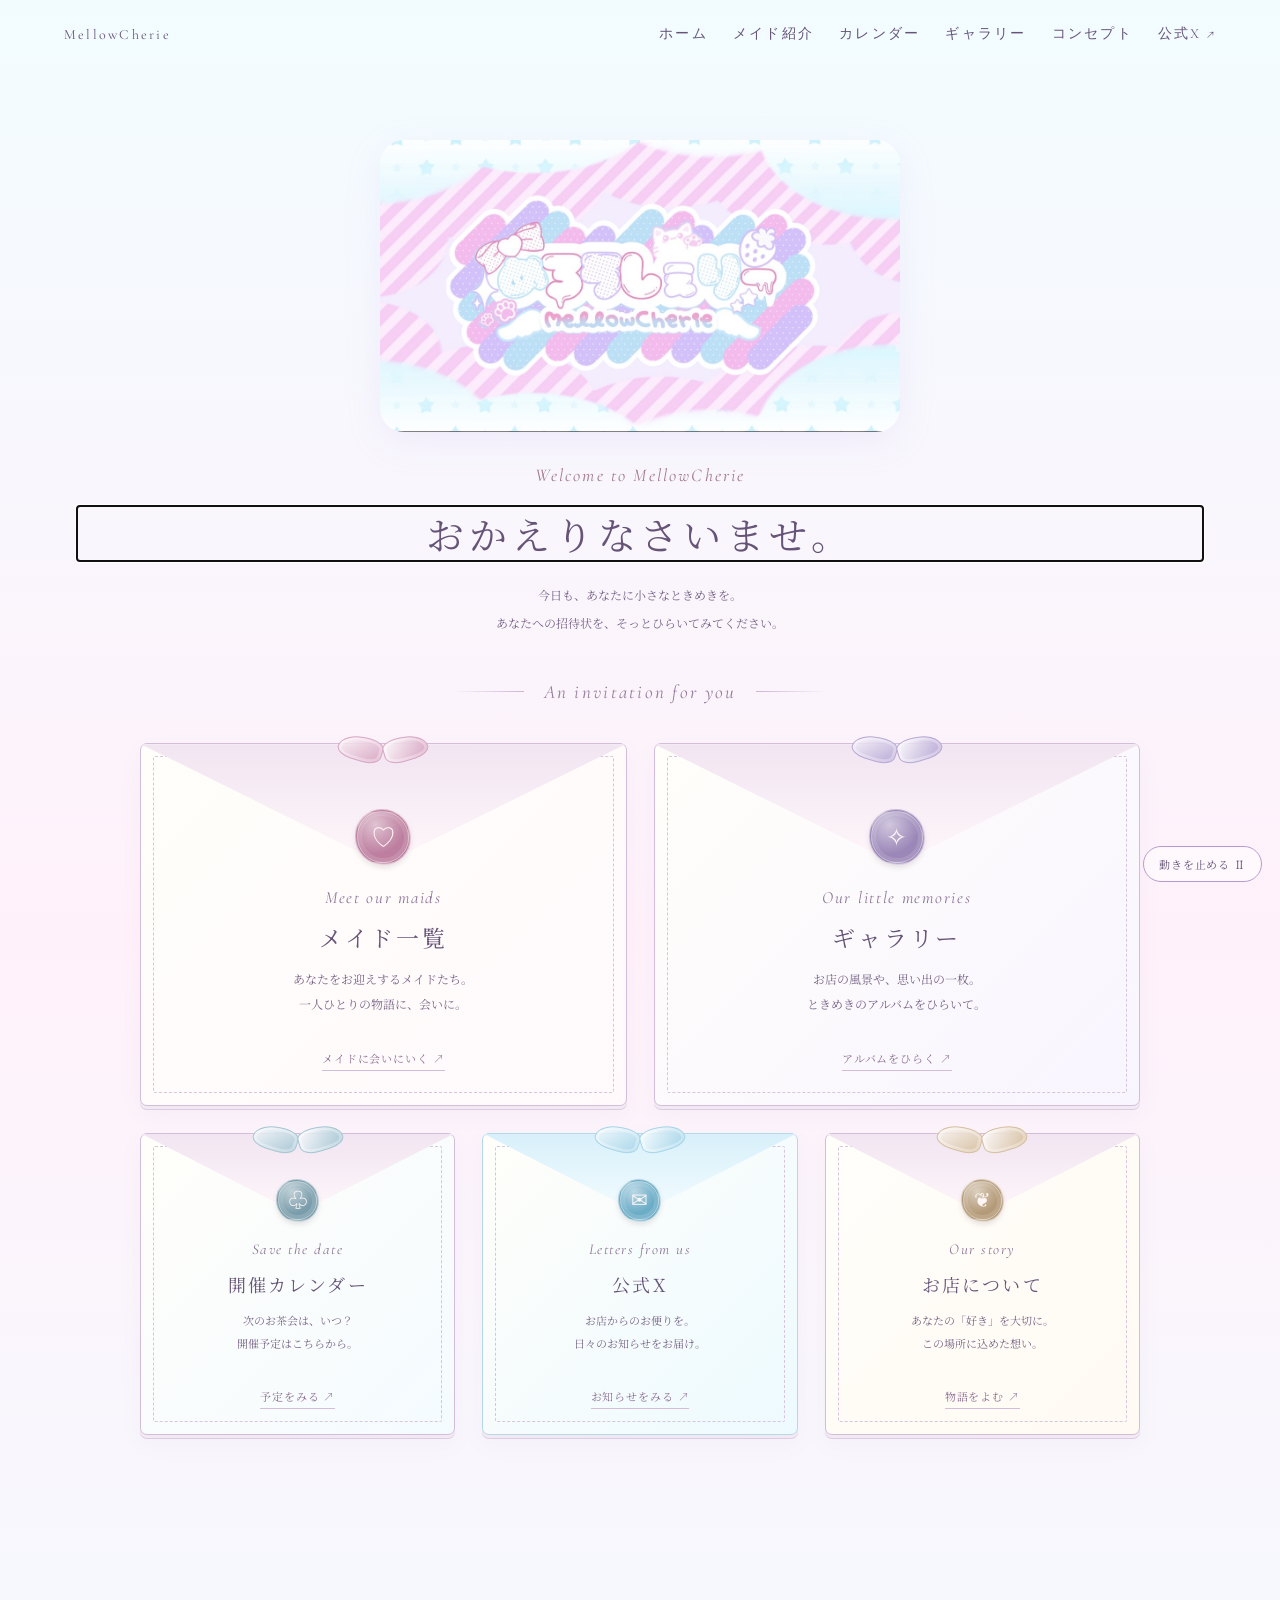
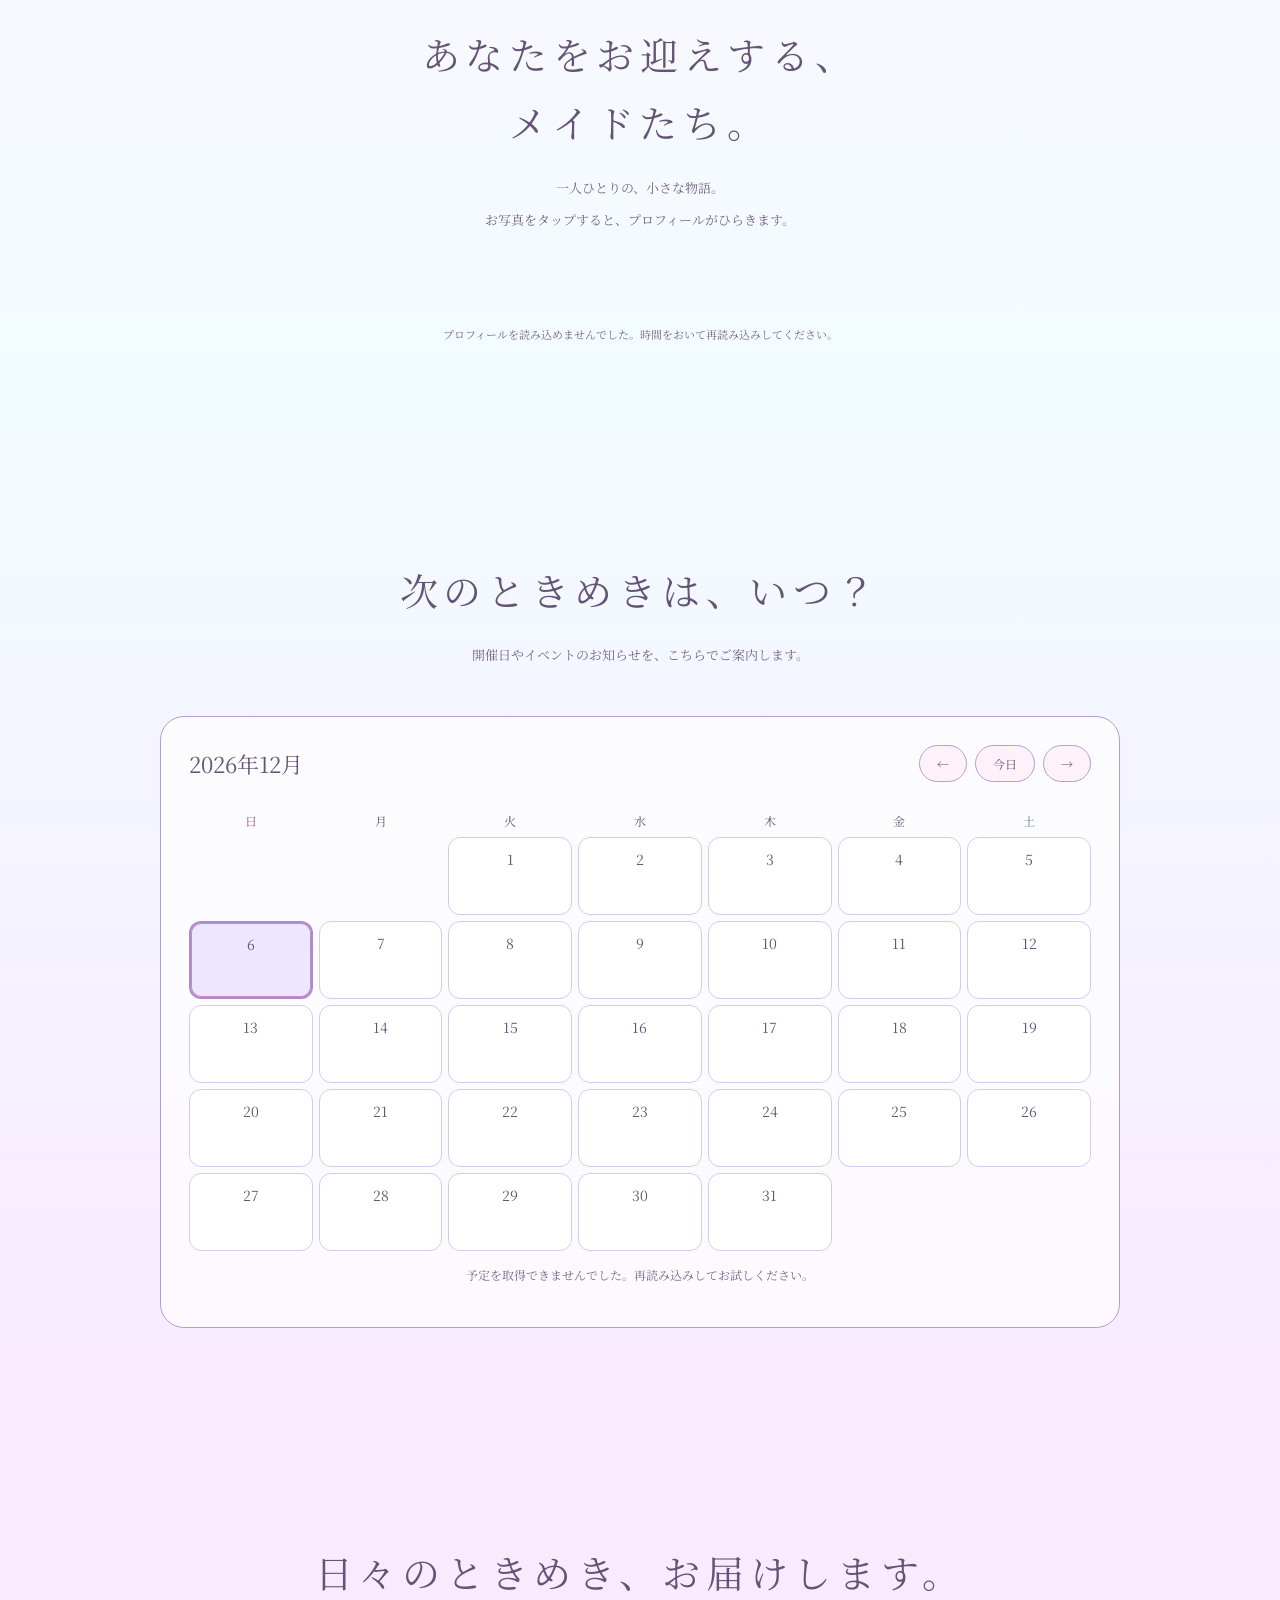
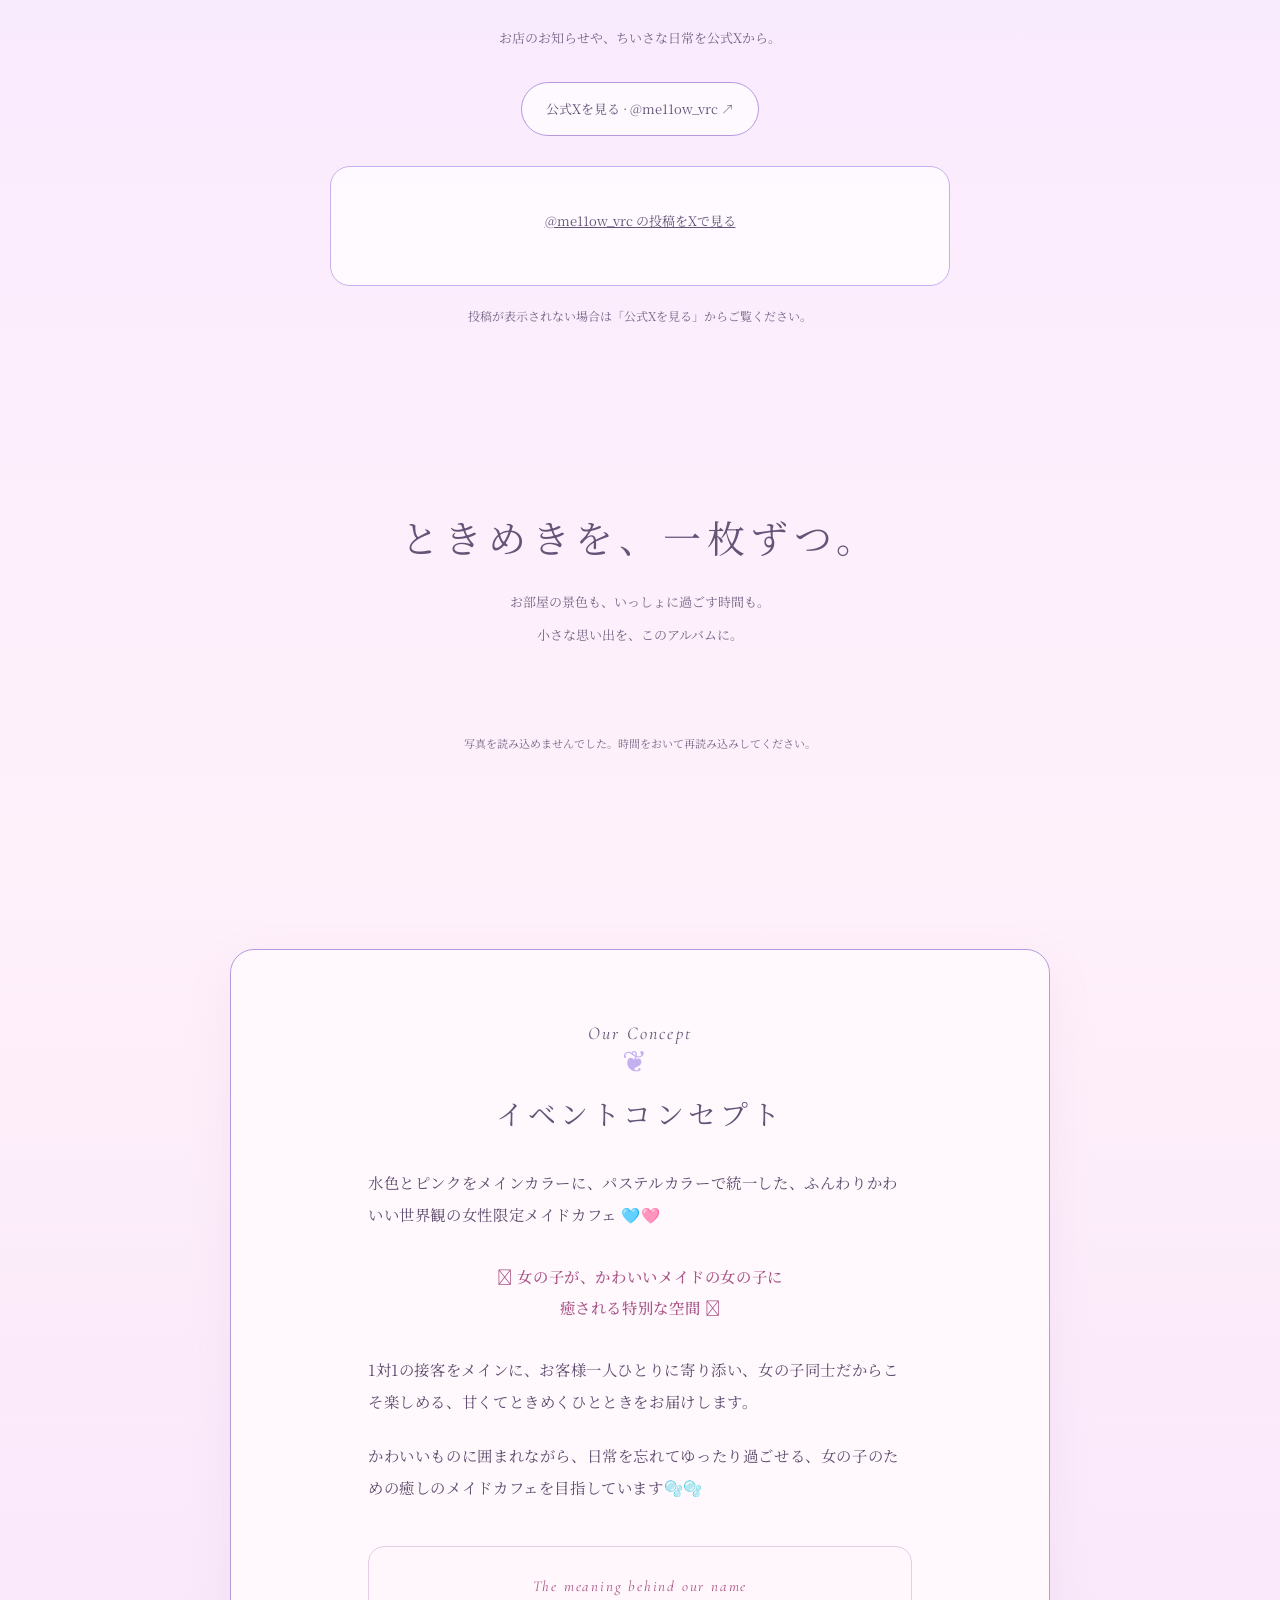
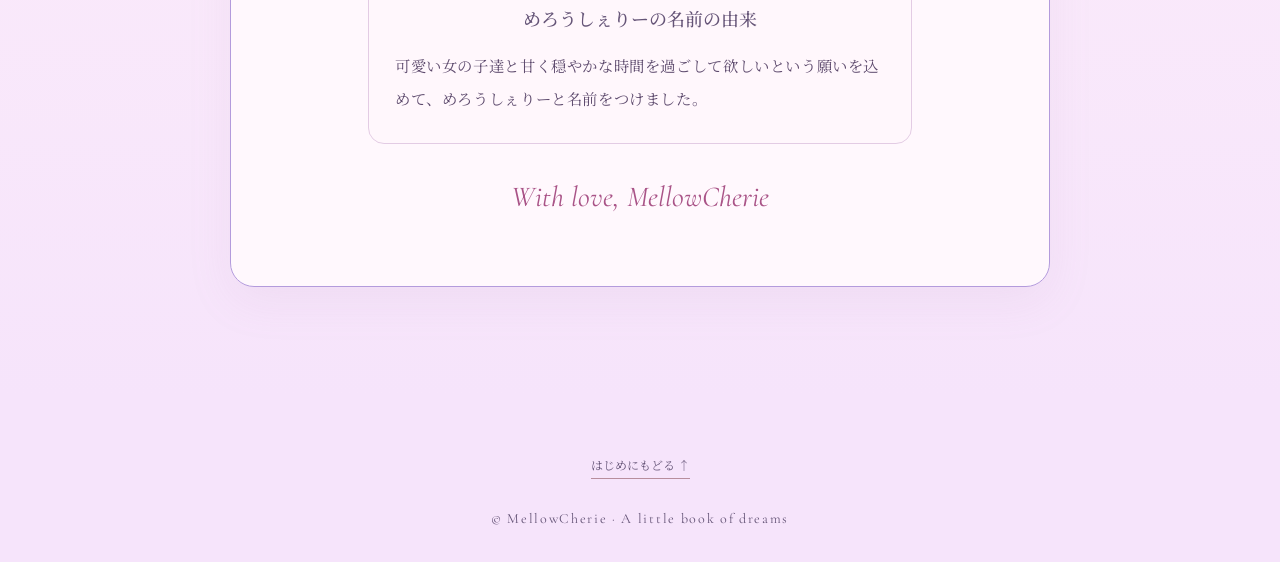
==== commit 4c4ee7f5: "Translate navigation and remove English headings" ====
--- a/index.html
+++ b/index.html
@@ -60,7 +60,7 @@
 <script src="profile-shared.js" defer></script><script src="maids.js" defer></script>
 </head>
 <body>
-<header><a href="#cover">MellowCherie</a><nav aria-label="ページ内"><a href="#room">Welcome</a><a href="#maids">Maids</a><a href="#gallery">Gallery</a><a href="#calendar">Calendar</a><a href="#story">Our story</a><a href="https://x.com/me11ow_vrc" target="_blank" rel="noopener noreferrer" aria-label="公式X（新しいタブで開きます）">公式X ↗</a></nav></header>
+<header><a href="#cover">MellowCherie</a><nav aria-label="ページ内"><a href="#room">ホーム</a><a href="#maids">メイド紹介</a><a href="#calendar">カレンダー</a><a href="#gallery">ギャラリー</a><a href="#story">コンセプト</a><a href="https://x.com/me11ow_vrc" target="_blank" rel="noopener noreferrer" aria-label="公式X（新しいタブで開きます）">公式X ↗</a></nav></header>
 <main>
 <section class="cover" id="cover" aria-label="絵本の表紙"><div class="cover-content"><div class="book"><div class="ornament" aria-hidden="true">❦</div><div class="eyebrow">A little book of dreams</div><div class="logo"><img src="logo.png" alt="めろうしぇりぃ MellowCherie" width="1179" height="2556"></div><h1>夢のつづきは、この中に。</h1><p>ふわり、ひとさじのときめき。<br>あなただけの小さな物語へ、ようこそ。</p><button class="open" id="open">絵本をひらく <span aria-hidden="true"> ↗</span></button></div><p class="below">Turn a page, find a little magic.</p></div></section>
 <section class="welcome-menu" id="room" aria-labelledby="welcome-title"><a class="site-logo" href="#room" aria-label="めろうしぇりぃ ホーム"><img src="logo.png" alt="めろうしぇりぃ MellowCherie" width="1179" height="2556" fetchpriority="high"></a><div class="eyebrow">Welcome to MellowCherie</div><h2 id="welcome-title">おかえりなさいませ。</h2><p>今日も、あなたに小さなときめきを。<br>あなたへの招待状を、そっとひらいてみてください。</p><div class="invitation-heading" aria-hidden="true">An invitation for you</div><div class="portal-grid">
@@ -70,14 +70,14 @@
 <a class="portal invitation-small" href="#news"><span class="invitation-ribbon" aria-hidden="true"></span><span class="invitation-seal" aria-hidden="true">✉</span><span class="portal-en">Letters from us</span><strong>公式X</strong><p class="portal-desc">お店からのお便りを。<br>日々のお知らせをお届け。</p><span class="portal-arrow">お知らせをみる <span aria-hidden="true">↗</span></span></a>
 <a class="portal invitation-small" href="#story"><span class="invitation-ribbon" aria-hidden="true"></span><span class="invitation-seal" aria-hidden="true">❦</span><span class="portal-en">Our story</span><strong>お店について</strong><p class="portal-desc">あなたの「好き」を大切に。<br>この場所に込めた想い。</p><span class="portal-arrow">物語をよむ <span aria-hidden="true">↗</span></span></a>
 </div></section>
-<section class="maids" id="maids" aria-labelledby="maids-title"><div class="chapter reveal"><div class="number">Chapter 02 — Meet our maids</div><h2 id="maids-title">あなたをお迎えする、<br>メイドたち。</h2><p>一人ひとりの、小さな物語。<br>お写真をタップすると、プロフィールがひらきます。</p></div><div class="maid-grid" id="maid-grid"></div><p class="maid-footnote">プロフィールを読み込んでいます…</p><noscript><p>一覧を表示するにはJavaScriptを有効にしてください。</p></noscript></section>
-<section class="calendar-section" id="calendar" aria-labelledby="calendar-title"><div class="chapter"><div class="number">Our schedule</div><h2 id="calendar-title">次のときめきは、いつ？</h2><p>開催日やイベントのお知らせを、こちらでご案内します。</p></div><div class="calendar-shell"><div class="calendar-toolbar"><h3 id="calendar-month" aria-live="polite"></h3><div class="calendar-nav"><button id="calendar-prev" type="button" aria-label="前の月">←</button><button id="calendar-today" type="button">今日</button><button id="calendar-next" type="button" aria-label="次の月">→</button></div></div><div class="calendar-grid" aria-hidden="true"><span class="calendar-weekday">日</span><span class="calendar-weekday">月</span><span class="calendar-weekday">火</span><span class="calendar-weekday">水</span><span class="calendar-weekday">木</span><span class="calendar-weekday">金</span><span class="calendar-weekday">土</span></div><div class="calendar-grid" id="calendar-days" role="group" aria-label="開催カレンダー"></div><div class="calendar-details"><h3 id="calendar-selected" aria-live="polite"></h3><div id="calendar-events"></div></div><p class="calendar-status" id="calendar-message" role="status"></p></div></section>
+<section class="maids" id="maids" aria-labelledby="maids-title"><div class="chapter reveal"><h2 id="maids-title">あなたをお迎えする、<br>メイドたち。</h2><p>一人ひとりの、小さな物語。<br>お写真をタップすると、プロフィールがひらきます。</p></div><div class="maid-grid" id="maid-grid"></div><p class="maid-footnote">プロフィールを読み込んでいます…</p><noscript><p>一覧を表示するにはJavaScriptを有効にしてください。</p></noscript></section>
+<section class="calendar-section" id="calendar" aria-labelledby="calendar-title"><div class="chapter"><h2 id="calendar-title">次のときめきは、いつ？</h2><p>開催日やイベントのお知らせを、こちらでご案内します。</p></div><div class="calendar-shell"><div class="calendar-toolbar"><h3 id="calendar-month" aria-live="polite"></h3><div class="calendar-nav"><button id="calendar-prev" type="button" aria-label="前の月">←</button><button id="calendar-today" type="button">今日</button><button id="calendar-next" type="button" aria-label="次の月">→</button></div></div><div class="calendar-grid" aria-hidden="true"><span class="calendar-weekday">日</span><span class="calendar-weekday">月</span><span class="calendar-weekday">火</span><span class="calendar-weekday">水</span><span class="calendar-weekday">木</span><span class="calendar-weekday">金</span><span class="calendar-weekday">土</span></div><div class="calendar-grid" id="calendar-days" role="group" aria-label="開催カレンダー"></div><div class="calendar-details"><h3 id="calendar-selected" aria-live="polite"></h3><div id="calendar-events"></div></div><p class="calendar-status" id="calendar-message" role="status"></p></div></section>
 <section class="social-section" id="news" aria-labelledby="social-title">
-<div class="chapter"><div class="number">Letters from MellowCherie</div><h2 id="social-title">日々のときめき、お届けします。</h2><p>お店のお知らせや、ちいさな日常を公式Xから。</p><a class="social-link" href="https://x.com/me11ow_vrc" target="_blank" rel="noopener noreferrer">公式Xを見る · @me11ow_vrc ↗</a></div>
+<div class="chapter"><h2 id="social-title">日々のときめき、お届けします。</h2><p>お店のお知らせや、ちいさな日常を公式Xから。</p><a class="social-link" href="https://x.com/me11ow_vrc" target="_blank" rel="noopener noreferrer">公式Xを見る · @me11ow_vrc ↗</a></div>
 <div class="social-feed"><a class="twitter-timeline" data-lang="ja" data-height="560" data-dnt="true" data-chrome="noheader nofooter noborders transparent" href="https://twitter.com/me11ow_vrc">@me11ow_vrc の投稿をXで見る</a></div>
 <p class="social-note">投稿が表示されない場合は「公式Xを見る」からご覧ください。</p>
 </section>
-<section class="gallery-section" id="gallery" aria-labelledby="gallery-title"><div class="chapter reveal"><div class="number">Chapter 03 — Our little memories</div><h2 id="gallery-title">ときめきを、一枚ずつ。</h2><p>お部屋の景色も、いっしょに過ごす時間も。<br>小さな思い出を、このアルバムに。</p></div><div class="gallery-grid" id="gallery-grid"></div><p class="gallery-note">写真を読み込んでいます…</p><noscript><p>ギャラリーを表示するにはJavaScriptを有効にしてください。</p></noscript></section>
+<section class="gallery-section" id="gallery" aria-labelledby="gallery-title"><div class="chapter reveal"><h2 id="gallery-title">ときめきを、一枚ずつ。</h2><p>お部屋の景色も、いっしょに過ごす時間も。<br>小さな思い出を、このアルバムに。</p></div><div class="gallery-grid" id="gallery-grid"></div><p class="gallery-note">写真を読み込んでいます…</p><noscript><p>ギャラリーを表示するにはJavaScriptを有効にしてください。</p></noscript></section>
 <section class="story" id="story"><div class="story-frame reveal"><div class="eyebrow">Our Concept</div><div class="ornament" aria-hidden="true">❦</div><h2>イベントコンセプト</h2><div class="concept-copy"><p>水色とピンクをメインカラーに、パステルカラーで統一した、ふんわりかわいい世界観の女性限定メイドカフェ 🩵🩷</p><p class="concept-message">𓂃 女の子が、かわいいメイドの女の子に<br>癒される特別な空間 𓂃</p><p>1対1の接客をメインに、お客様一人ひとりに寄り添い、女の子同士だからこそ楽しめる、甘くてときめくひとときをお届けします。</p><p>かわいいものに囲まれながら、日常を忘れてゆったり過ごせる、女の子のための癒しのメイドカフェを目指しています🫧🫧</p></div><div class="name-story"><div class="eyebrow">The meaning behind our name</div><h3>めろうしぇりーの名前の由来</h3><p>可愛い女の子達と甘く穏やかな時間を過ごして欲しいという願いを込めて、めろうしぇりーと名前をつけました。</p></div><div class="signature">With love, MellowCherie</div></div></section>
 </main><footer class="end"><a href="#cover" id="return">表紙にもどる ↑</a><small>© MellowCherie · A little book of dreams</small></footer>
 <button class="sound" id="motion" aria-pressed="false">動きを止める Ⅱ</button>
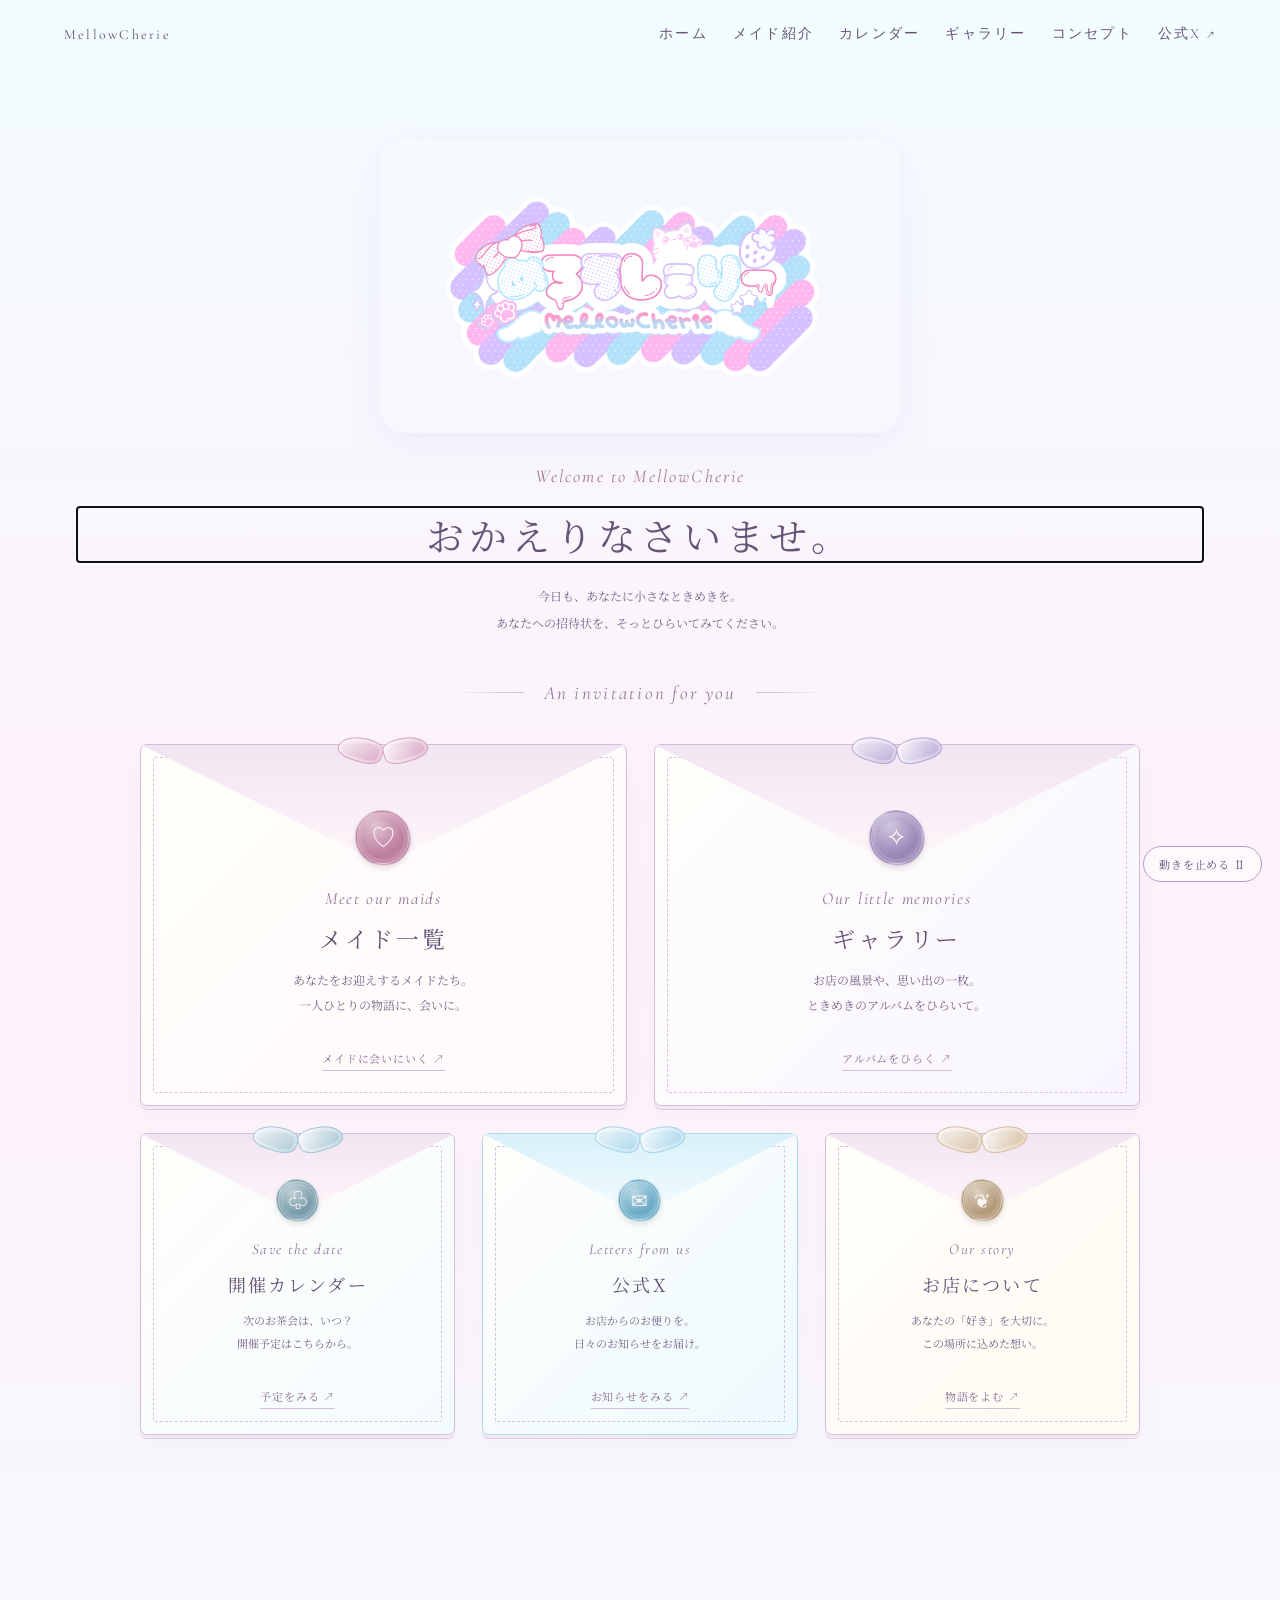
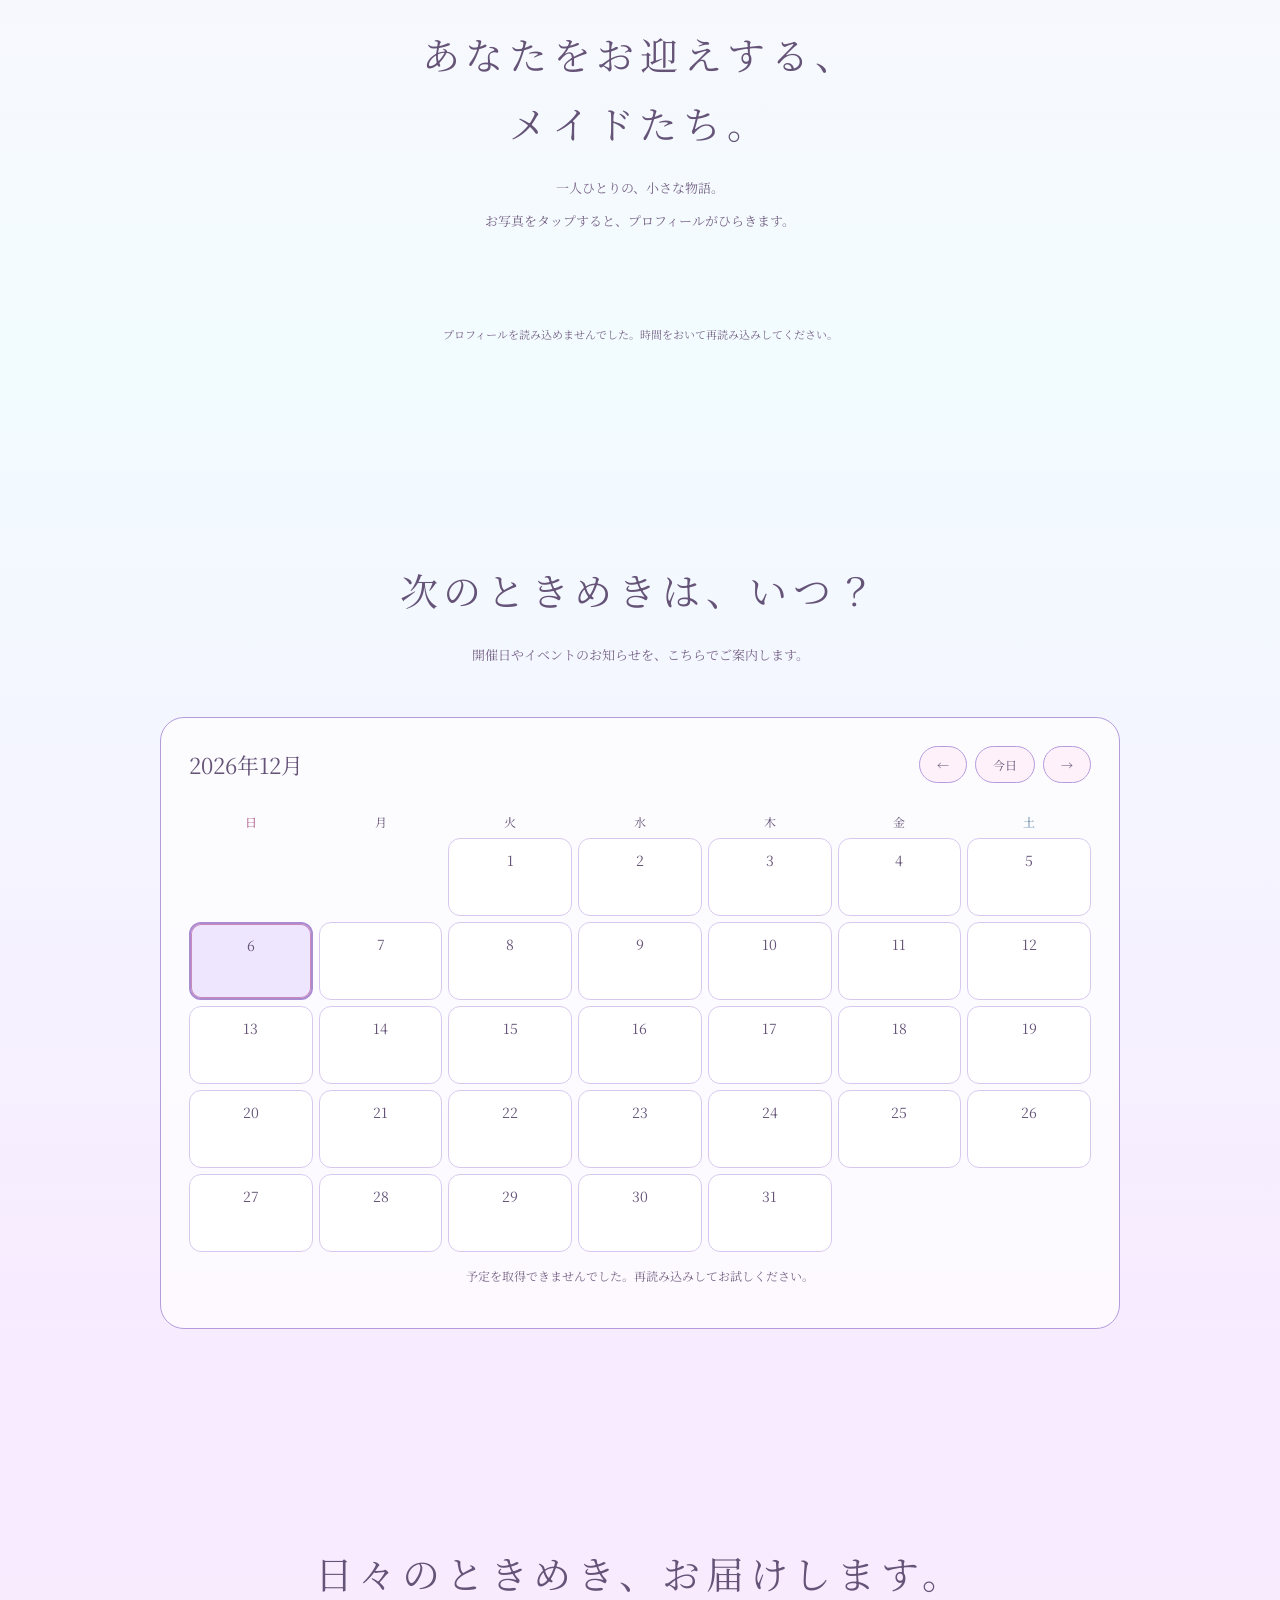
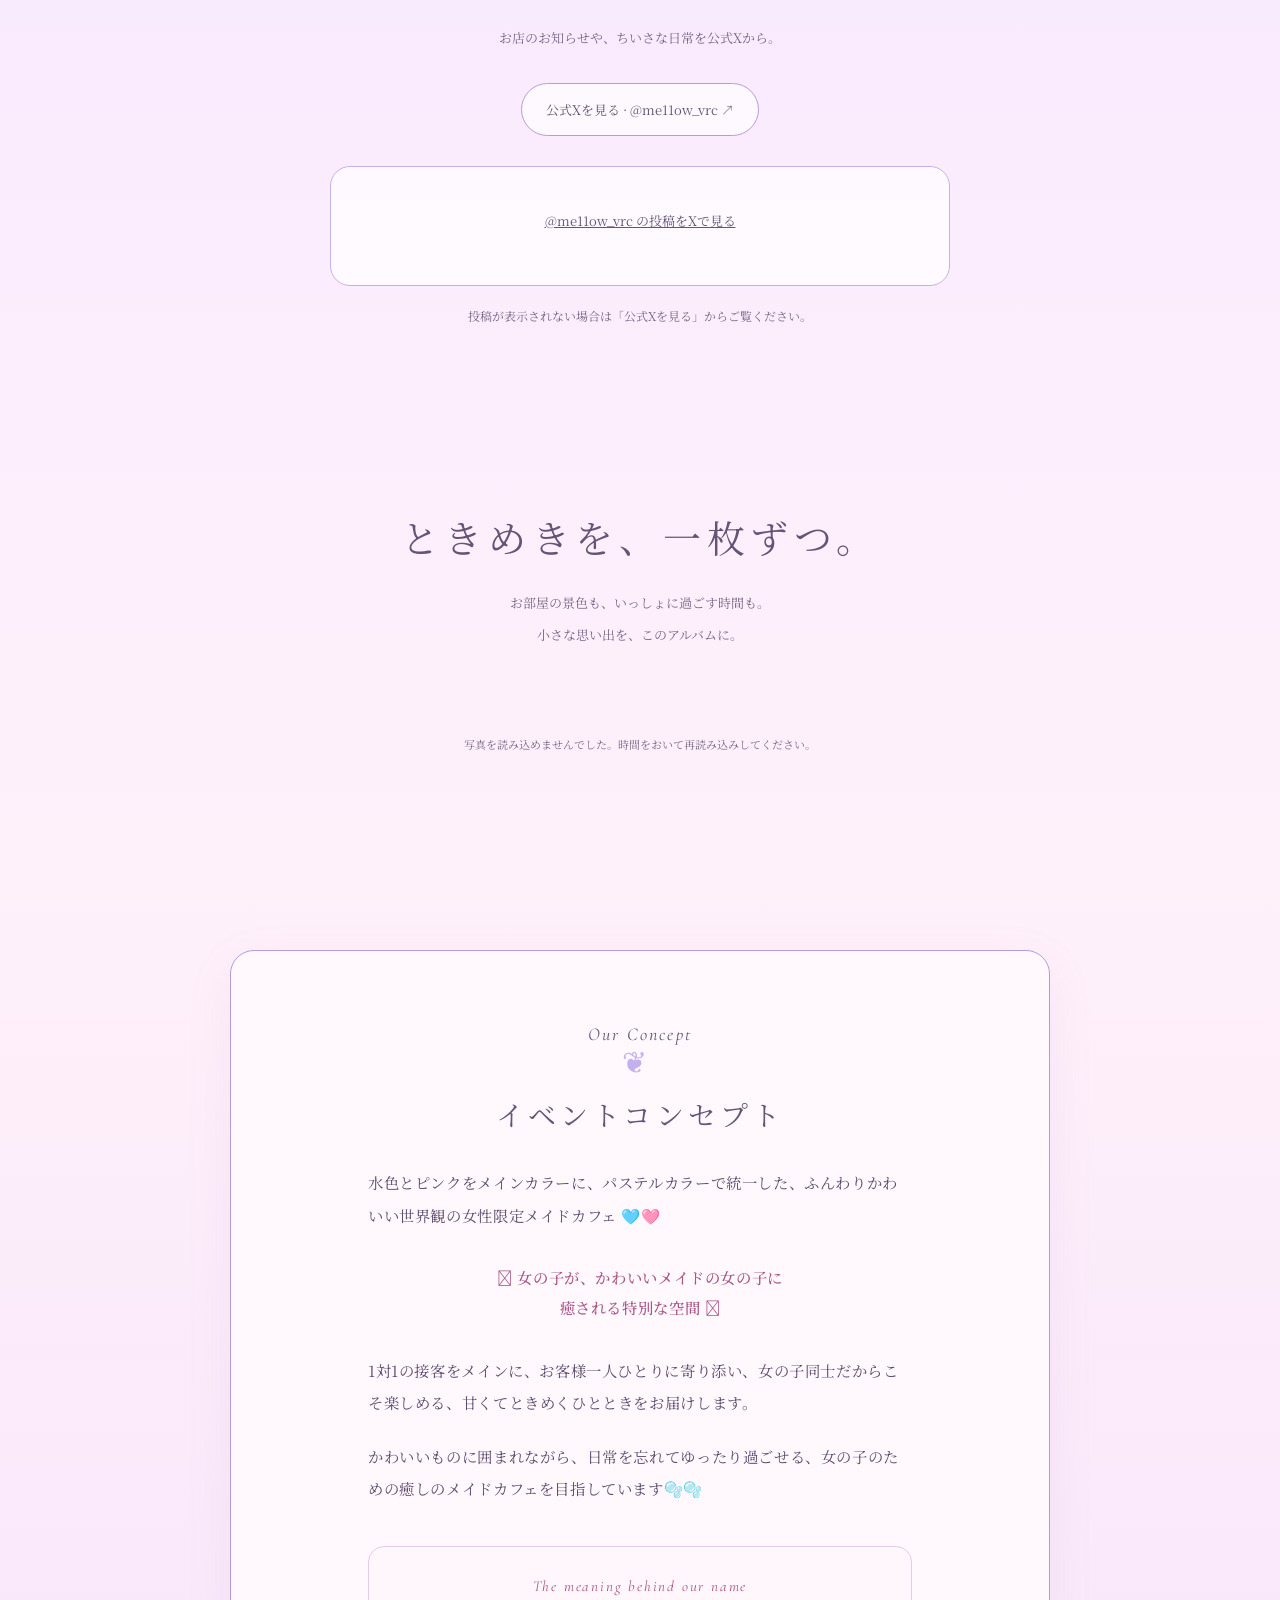
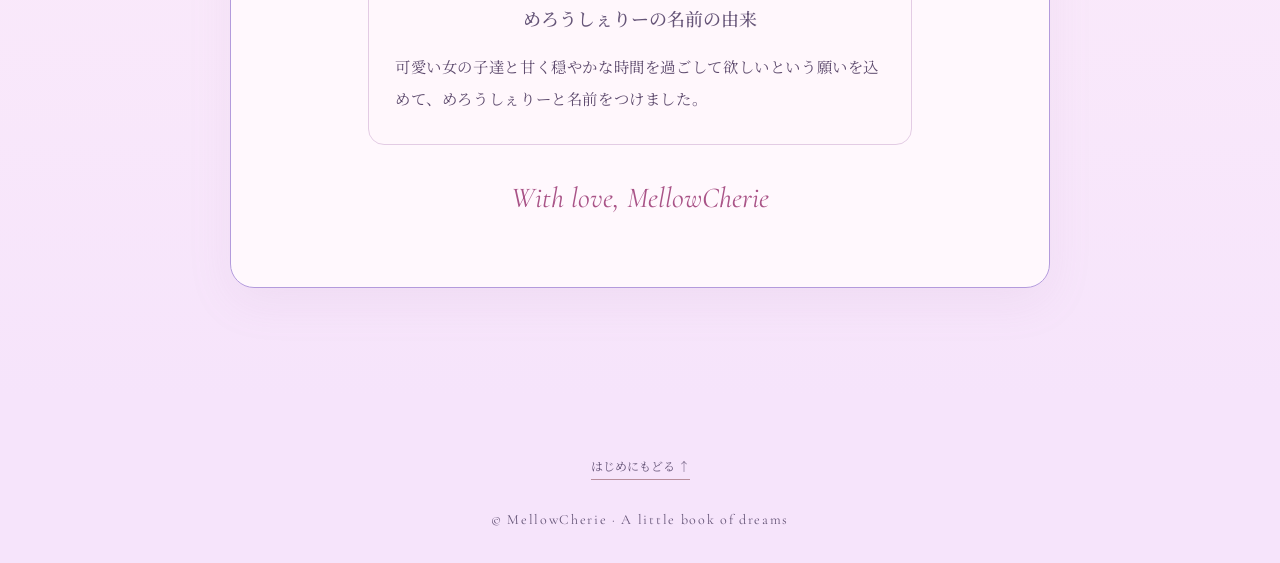
==== commit 0f9d4337: "Replace brand logo with supplied transparent artwork" ====
--- a/index.html
+++ b/index.html
@@ -5,10 +5,10 @@
 <meta name="theme-color" content="#f2fcff"><meta name="description" content="めろうしぇりぃ — そっとひらく、小さな夢の絵本。"><title>めろうしぇりぃ | A little book of dreams</title>
 <style>
 @import url('https://fonts.googleapis.com/css2?family=Cormorant+Garamond:ital,wght@0,400;0,500;1,400&family=Noto+Serif+JP:wght@400;500&display=swap');
-:root{--ink:#655477;--rose:#a95387;--gold:#c5b0ef;--paper:#f2fcff;--pink:#f9d9f1}*{box-sizing:border-box}html{scroll-behavior:smooth}body{margin:0;color:var(--ink);background:var(--paper);font-family:'Noto Serif JP',serif}button,a{-webkit-tap-highlight-color:transparent}button{font:inherit;color:inherit;cursor:pointer}a{color:inherit}button:focus-visible,a:focus-visible{outline:3px solid #977bb1;outline-offset:6px}header{position:absolute;z-index:5;top:0;left:0;width:100%;display:flex;justify-content:space-between;align-items:center;padding:25px 5vw;font:14px 'Cormorant Garamond',serif;letter-spacing:.16em}header a{text-decoration:none}header nav{display:flex;gap:25px}.sound{border:1.5px solid #b79acc;border-radius:30px;background:#fff8;padding:9px 15px;font-size:11px;letter-spacing:.08em}.eyebrow{font:italic 18px 'Cormorant Garamond',serif;letter-spacing:.12em}.cover{min-height:100svh;display:grid;place-items:center;text-align:center;position:relative;overflow:hidden;background:radial-gradient(ellipse at 50% 40%,#ffffff 0%,#fce8f7 50%,#e5f5ff 100%);padding:100px 24px 50px}.cover:before,.cover:after{content:'';position:absolute;inset:24px;border:1.5px solid #b39bdc70;pointer-events:none}.cover:after{inset:32px;border-color:#c5b0ef35}.cover-content{position:relative;width:min(650px,90vw);perspective:1500px}.book{position:relative;padding:44px 35px 50px;background:linear-gradient(110deg,#f5cfee,#fff1fa 45%,#e8ddfb);border:1.5px solid #b39bdc;border-radius:5px 14px 14px 5px;box-shadow:-8px 0 0 #dfc5cf,-12px 0 0 #b69b77,15px 22px 50px #805f7126;transform-origin:left center;transition:transform 1.1s,opacity .9s}.book:before{content:'';position:absolute;inset:15px;border:1.5px solid #b39bdc;border-radius:4px;pointer-events:none}.book:after{content:'❧';display:block;color:var(--gold);font-size:42px;margin-top:24px}.opening .book{transform:rotateY(-65deg);opacity:0}.ornament{font:30px Georgia;color:var(--gold);letter-spacing:12px}.logo{position:relative;overflow:hidden;aspect-ratio:1179/662;width:100%;border-radius:50%;margin:28px auto 24px;box-shadow:0 0 35px 22px #fff1fa inset}.logo img{position:absolute;width:100%;height:auto;top:-143.3%;left:0}.book h1{font-size:clamp(19px,3vw,28px);font-weight:400;letter-spacing:.16em;margin:20px 0}.book p{font-size:12px;line-height:2.3;letter-spacing:.12em}.open{margin-top:25px;border:1.5px solid #b39bdc;background:#fff9eea6;border-radius:40px;padding:15px 38px;letter-spacing:.17em;box-shadow:0 4px 15px #9b73821a;transition:background .3s,transform .3s}.open:hover{background:#fff;transform:translateY(-3px)}.below{margin:24px 0 0;font:italic 14px 'Cormorant Garamond',serif;letter-spacing:.15em}.petal{position:absolute;width:9px;height:14px;border-radius:90% 0 90% 0;background:#e8bbce88;animation:fall 15s linear infinite;pointer-events:none}.chapter{text-align:center;padding:100px 24px 45px}.chapter .number{font:italic 17px 'Cormorant Garamond';color:var(--rose);letter-spacing:.16em}.chapter h2{font-size:clamp(25px,4vw,38px);font-weight:400;letter-spacing:.15em;line-height:1.8;margin:15px 0}.chapter p{font-size:13px;line-height:2.5;color:#786587}.room-section{overflow:hidden;background:linear-gradient(#f2fcff,#f4eaff)}.room-wrap{width:min(1200px,96%);margin:0 auto;position:relative}.room{display:block;width:100%;height:auto;filter:drop-shadow(0 18px 22px #90667416)}.curtain-l{transform-origin:120px 30px;animation:sway 7s ease-in-out infinite}.curtain-r{transform-origin:1080px 30px;animation:sway 8s ease-in-out infinite reverse}.flame{animation:glow 3s ease-in-out infinite}.butterfly{position:absolute;color:#d7a4c9;pointer-events:none;font-size:35px;animation:flutter 9s ease-in-out infinite;text-shadow:0 0 14px white}.butterfly.one{left:23%;top:25%}.butterfly.two{right:24%;top:40%;animation-delay:-4s;font-size:24px}.hotspot{position:absolute;border:0;background:transparent;padding:0;transition:filter .3s,transform .3s}.hotspot:hover{filter:drop-shadow(0 0 14px #fff);transform:translateY(-5px)}.hotspot span{display:block;white-space:nowrap;background:#f2fcffec;border:1.5px solid #b39bdc;border-radius:25px;padding:8px 16px;font-size:12px;letter-spacing:.1em;box-shadow:0 5px 15px #8d65751a}.mirror{left:18%;top:39%;width:20%;height:31%;display:flex;align-items:flex-end;justify-content:center}.perfume{right:18%;top:57%;width:14%;height:20%;display:flex;align-items:flex-end;justify-content:center}.letter{left:43%;top:73%;width:17%;height:13%;display:flex;align-items:flex-end;justify-content:center}.hint{text-align:center;font-size:11px;letter-spacing:.12em;padding:24px 15px 55px;color:#786587}.story{padding:100px 24px 110px;text-align:center;position:relative;background:radial-gradient(ellipse at center,#ffffff,#f8eaff)}.story-frame{max-width:750px;margin:auto;border:1.5px solid #b39bdc;outline:1px solid #b39bdc90;outline-offset:8px;padding:65px 25px}.story h2{font-size:25px;font-weight:400;letter-spacing:.15em}.story p{font-size:13px;line-height:3;letter-spacing:.09em}.story .signature{font:italic 29px 'Cormorant Garamond';color:var(--rose);margin-top:28px}.end{text-align:center;padding:55px 20px 35px;background:#f6e4fb}.end a{font-size:12px;text-decoration:none;border-bottom:1px solid #b88e9d;padding-bottom:5px}.end small{display:block;font:14px 'Cormorant Garamond';letter-spacing:.12em;margin-top:35px}.reveal{transition:opacity 1.2s,transform 1.2s}.js .reveal:not(.visible){opacity:0;transform:translateY(30px)}.spark{position:absolute;width:3px;height:3px;background:#fff;border-radius:50%;box-shadow:0 0 10px 3px #fff8;pointer-events:none;animation:twinkle 5s ease-in-out infinite}dialog{border:1.5px solid #b39bdc;border-radius:140px 140px 12px 12px;background:var(--paper);color:var(--ink);width:min(90vw,480px);padding:60px 35px 40px;text-align:center;box-shadow:0 30px 100px #56384744}dialog::backdrop{background:#59405066;backdrop-filter:blur(7px)}dialog h2{font-weight:400;font-size:24px;letter-spacing:.12em}dialog p{font-size:13px;line-height:2.4}dialog .close{position:absolute;top:25px;right:35px;border:0;background:transparent;font-size:24px}dialog .stamp{font-size:40px;color:var(--gold)}dialog .note{font-size:11px;color:#786587}.mini-art{height:110px;margin:25px 0;background:radial-gradient(circle at 30% 50%,#f8c9dc,transparent 30%),radial-gradient(circle at 70% 40%,#c6bae6,transparent 35%),#e8f2ef;border:6px double #fff;display:grid;place-items:center;font:italic 25px 'Cormorant Garamond';color:#95748b}#motion{position:fixed;bottom:18px;right:18px;z-index:10}.paused *, .paused *:before,.paused *:after{animation-play-state:paused!important;scroll-behavior:auto!important}.paused .reveal{opacity:1!important;transform:none!important;transition:none!important}@keyframes sway{50%{transform:skewX(1.6deg)}}@keyframes glow{50%{opacity:.5}}@keyframes flutter{0%,100%{transform:translate(0,0) rotate(-8deg)}35%{transform:translate(30px,-25px) rotate(12deg)}70%{transform:translate(-15px,-45px) rotate(-5deg)}}@keyframes twinkle{0%,100%{opacity:0;transform:translateY(8px)}50%{opacity:.8;transform:translateY(-12px)}}@keyframes fall{from{transform:translateY(-60px) rotate(0)}to{transform:translate(60px,100vh) rotate(260deg)}}@media(max-width:650px){header{padding:22px 30px}header nav{gap:15px}header nav a{font-size:12px}.cover{padding-top:95px}.book{padding:35px 22px}.book p{font-size:11px}.logo{margin-top:22px}.chapter{padding-top:65px}.room-wrap{width:155%;margin-left:-27.5%}.hotspot span{font-size:10px;padding:7px 10px}.story{padding:65px 25px}.story-frame{padding:45px 20px}.story p{font-size:12px}.hint{padding-bottom:35px}.chapter p{font-size:12px}}@media(prefers-reduced-motion:reduce){html{scroll-behavior:auto}*,*:before,*:after{animation:none!important;transition:none!important}.js .reveal:not(.visible){opacity:1;transform:none}}
+:root{--ink:#655477;--rose:#a95387;--gold:#c5b0ef;--paper:#f2fcff;--pink:#f9d9f1}*{box-sizing:border-box}html{scroll-behavior:smooth}body{margin:0;color:var(--ink);background:var(--paper);font-family:'Noto Serif JP',serif}button,a{-webkit-tap-highlight-color:transparent}button{font:inherit;color:inherit;cursor:pointer}a{color:inherit}button:focus-visible,a:focus-visible{outline:3px solid #977bb1;outline-offset:6px}header{position:absolute;z-index:5;top:0;left:0;width:100%;display:flex;justify-content:space-between;align-items:center;padding:25px 5vw;font:14px 'Cormorant Garamond',serif;letter-spacing:.16em}header a{text-decoration:none}header nav{display:flex;gap:25px}.sound{border:1.5px solid #b79acc;border-radius:30px;background:#fff8;padding:9px 15px;font-size:11px;letter-spacing:.08em}.eyebrow{font:italic 18px 'Cormorant Garamond',serif;letter-spacing:.12em}.cover{min-height:100svh;display:grid;place-items:center;text-align:center;position:relative;overflow:hidden;background:radial-gradient(ellipse at 50% 40%,#ffffff 0%,#fce8f7 50%,#e5f5ff 100%);padding:100px 24px 50px}.cover:before,.cover:after{content:'';position:absolute;inset:24px;border:1.5px solid #b39bdc70;pointer-events:none}.cover:after{inset:32px;border-color:#c5b0ef35}.cover-content{position:relative;width:min(650px,90vw);perspective:1500px}.book{position:relative;padding:44px 35px 50px;background:linear-gradient(110deg,#f5cfee,#fff1fa 45%,#e8ddfb);border:1.5px solid #b39bdc;border-radius:5px 14px 14px 5px;box-shadow:-8px 0 0 #dfc5cf,-12px 0 0 #b69b77,15px 22px 50px #805f7126;transform-origin:left center;transition:transform 1.1s,opacity .9s}.book:before{content:'';position:absolute;inset:15px;border:1.5px solid #b39bdc;border-radius:4px;pointer-events:none}.book:after{content:'❧';display:block;color:var(--gold);font-size:42px;margin-top:24px}.opening .book{transform:rotateY(-65deg);opacity:0}.ornament{font:30px Georgia;color:var(--gold);letter-spacing:12px}.logo{position:relative;overflow:hidden;aspect-ratio:16/9;width:100%;border-radius:0;margin:28px auto 24px;box-shadow:0 0 35px 22px #fff1fa inset}.logo img{position:absolute;width:100%;height:auto;top:0;left:0}.book h1{font-size:clamp(19px,3vw,28px);font-weight:400;letter-spacing:.16em;margin:20px 0}.book p{font-size:12px;line-height:2.3;letter-spacing:.12em}.open{margin-top:25px;border:1.5px solid #b39bdc;background:#fff9eea6;border-radius:40px;padding:15px 38px;letter-spacing:.17em;box-shadow:0 4px 15px #9b73821a;transition:background .3s,transform .3s}.open:hover{background:#fff;transform:translateY(-3px)}.below{margin:24px 0 0;font:italic 14px 'Cormorant Garamond',serif;letter-spacing:.15em}.petal{position:absolute;width:9px;height:14px;border-radius:90% 0 90% 0;background:#e8bbce88;animation:fall 15s linear infinite;pointer-events:none}.chapter{text-align:center;padding:100px 24px 45px}.chapter .number{font:italic 17px 'Cormorant Garamond';color:var(--rose);letter-spacing:.16em}.chapter h2{font-size:clamp(25px,4vw,38px);font-weight:400;letter-spacing:.15em;line-height:1.8;margin:15px 0}.chapter p{font-size:13px;line-height:2.5;color:#786587}.room-section{overflow:hidden;background:linear-gradient(#f2fcff,#f4eaff)}.room-wrap{width:min(1200px,96%);margin:0 auto;position:relative}.room{display:block;width:100%;height:auto;filter:drop-shadow(0 18px 22px #90667416)}.curtain-l{transform-origin:120px 30px;animation:sway 7s ease-in-out infinite}.curtain-r{transform-origin:1080px 30px;animation:sway 8s ease-in-out infinite reverse}.flame{animation:glow 3s ease-in-out infinite}.butterfly{position:absolute;color:#d7a4c9;pointer-events:none;font-size:35px;animation:flutter 9s ease-in-out infinite;text-shadow:0 0 14px white}.butterfly.one{left:23%;top:25%}.butterfly.two{right:24%;top:40%;animation-delay:-4s;font-size:24px}.hotspot{position:absolute;border:0;background:transparent;padding:0;transition:filter .3s,transform .3s}.hotspot:hover{filter:drop-shadow(0 0 14px #fff);transform:translateY(-5px)}.hotspot span{display:block;white-space:nowrap;background:#f2fcffec;border:1.5px solid #b39bdc;border-radius:25px;padding:8px 16px;font-size:12px;letter-spacing:.1em;box-shadow:0 5px 15px #8d65751a}.mirror{left:18%;top:39%;width:20%;height:31%;display:flex;align-items:flex-end;justify-content:center}.perfume{right:18%;top:57%;width:14%;height:20%;display:flex;align-items:flex-end;justify-content:center}.letter{left:43%;top:73%;width:17%;height:13%;display:flex;align-items:flex-end;justify-content:center}.hint{text-align:center;font-size:11px;letter-spacing:.12em;padding:24px 15px 55px;color:#786587}.story{padding:100px 24px 110px;text-align:center;position:relative;background:radial-gradient(ellipse at center,#ffffff,#f8eaff)}.story-frame{max-width:750px;margin:auto;border:1.5px solid #b39bdc;outline:1px solid #b39bdc90;outline-offset:8px;padding:65px 25px}.story h2{font-size:25px;font-weight:400;letter-spacing:.15em}.story p{font-size:13px;line-height:3;letter-spacing:.09em}.story .signature{font:italic 29px 'Cormorant Garamond';color:var(--rose);margin-top:28px}.end{text-align:center;padding:55px 20px 35px;background:#f6e4fb}.end a{font-size:12px;text-decoration:none;border-bottom:1px solid #b88e9d;padding-bottom:5px}.end small{display:block;font:14px 'Cormorant Garamond';letter-spacing:.12em;margin-top:35px}.reveal{transition:opacity 1.2s,transform 1.2s}.js .reveal:not(.visible){opacity:0;transform:translateY(30px)}.spark{position:absolute;width:3px;height:3px;background:#fff;border-radius:50%;box-shadow:0 0 10px 3px #fff8;pointer-events:none;animation:twinkle 5s ease-in-out infinite}dialog{border:1.5px solid #b39bdc;border-radius:140px 140px 12px 12px;background:var(--paper);color:var(--ink);width:min(90vw,480px);padding:60px 35px 40px;text-align:center;box-shadow:0 30px 100px #56384744}dialog::backdrop{background:#59405066;backdrop-filter:blur(7px)}dialog h2{font-weight:400;font-size:24px;letter-spacing:.12em}dialog p{font-size:13px;line-height:2.4}dialog .close{position:absolute;top:25px;right:35px;border:0;background:transparent;font-size:24px}dialog .stamp{font-size:40px;color:var(--gold)}dialog .note{font-size:11px;color:#786587}.mini-art{height:110px;margin:25px 0;background:radial-gradient(circle at 30% 50%,#f8c9dc,transparent 30%),radial-gradient(circle at 70% 40%,#c6bae6,transparent 35%),#e8f2ef;border:6px double #fff;display:grid;place-items:center;font:italic 25px 'Cormorant Garamond';color:#95748b}#motion{position:fixed;bottom:18px;right:18px;z-index:10}.paused *, .paused *:before,.paused *:after{animation-play-state:paused!important;scroll-behavior:auto!important}.paused .reveal{opacity:1!important;transform:none!important;transition:none!important}@keyframes sway{50%{transform:skewX(1.6deg)}}@keyframes glow{50%{opacity:.5}}@keyframes flutter{0%,100%{transform:translate(0,0) rotate(-8deg)}35%{transform:translate(30px,-25px) rotate(12deg)}70%{transform:translate(-15px,-45px) rotate(-5deg)}}@keyframes twinkle{0%,100%{opacity:0;transform:translateY(8px)}50%{opacity:.8;transform:translateY(-12px)}}@keyframes fall{from{transform:translateY(-60px) rotate(0)}to{transform:translate(60px,100vh) rotate(260deg)}}@media(max-width:650px){header{padding:22px 30px}header nav{gap:15px}header nav a{font-size:12px}.cover{padding-top:95px}.book{padding:35px 22px}.book p{font-size:11px}.logo{margin-top:22px}.chapter{padding-top:65px}.room-wrap{width:155%;margin-left:-27.5%}.hotspot span{font-size:10px;padding:7px 10px}.story{padding:65px 25px}.story-frame{padding:45px 20px}.story p{font-size:12px}.hint{padding-bottom:35px}.chapter p{font-size:12px}}@media(prefers-reduced-motion:reduce){html{scroll-behavior:auto}*,*:before,*:after{animation:none!important;transition:none!important}.js .reveal:not(.visible){opacity:1;transform:none}}
 .book-intro{position:fixed;inset:0;z-index:100;display:grid;place-items:center;background:radial-gradient(ellipse,#f2fcff,#e5f5ff);perspective:1800px;overflow:hidden;transition:opacity .75s,visibility .75s}.book-intro.leaving{opacity:0;visibility:hidden;pointer-events:none}.intro-stage{position:relative;width:min(76vw,540px);height:min(64vh,440px);transform:rotateX(12deg) rotateZ(-5deg);transform-style:preserve-3d;filter:drop-shadow(0 25px 25px #76556730)}.intro-base,.intro-leaf{position:absolute;inset:0;border-radius:3px 18px 18px 3px;border:1.5px solid #b39bdc;transform-origin:left center;backface-visibility:visible}.intro-base{background:#f9fcff;box-shadow:4px 4px #ded0b8,8px 8px #f9fcff,12px 12px #c7ad85;display:grid;place-items:center;text-align:center;padding:25px}.intro-base span{font:italic clamp(22px,5vw,40px) 'Cormorant Garamond',serif;color:#b4899a}.intro-leaf{background:linear-gradient(90deg,#ded7f1,#f9fcff 8%,#ffffff 70%,#ded7f1);display:flex;flex-direction:column;align-items:center;justify-content:center;text-align:center;padding:25px;box-shadow:inset 4px 0 12px #91785d16;will-change:transform;animation:leaf-turn 1.35s cubic-bezier(.4,.05,.3,1) both;animation-delay:var(--delay);z-index:var(--layer)}.intro-leaf:after{content:'';position:absolute;inset:16px;border:1.5px solid #b39bdc88;border-radius:2px 9px 9px 2px;pointer-events:none}.intro-leaf .page-flower{font-size:clamp(45px,10vw,90px);color:#cd9db3}.intro-leaf p{font-size:clamp(12px,2vw,17px);line-height:2.2;letter-spacing:.12em}.intro-leaf .page-index{position:absolute;bottom:27px;font:italic 15px Georgia;color:#baa582}.intro-leaf.front{background:linear-gradient(110deg,#edb9e2,#ffe5f7 35%,#d9d0f8);box-shadow:inset 7px 0 10px #9f70872b}.intro-leaf.front .logo{width:90%;margin:10px auto}.intro-leaf.front .eyebrow{font-size:clamp(12px,2vw,18px)}.intro-caption{position:absolute;bottom:8%;font:italic 18px 'Cormorant Garamond',serif;letter-spacing:.13em;color:#a47b8f}.intro-skip{position:absolute;top:25px;right:25px;border:1.5px solid #b79acc;border-radius:30px;padding:10px 20px;background:#fff8;font-size:12px}.intro-active{overflow:hidden}.intro-active #motion{visibility:hidden}@keyframes leaf-turn{0%,8%{transform:rotateY(0deg);filter:brightness(1)}55%{filter:brightness(.9)}100%{transform:rotateY(-178deg);filter:brightness(.96)}}@media(max-width:650px){.intro-stage{width:65vw;height:48vh;transform:translateX(10vw) rotateX(8deg) rotateZ(-4deg)}.intro-leaf,.intro-base{padding:18px}.intro-leaf:after{inset:10px}.intro-caption{bottom:14%;font-size:15px}}@media(prefers-reduced-motion:reduce){.book-intro{display:none}}
 /* Volumetric binding, forty two-sided leaves, and a camera moving into the book. */
-.room-section .chapter{padding-top:135px}header{position:absolute}.book-intro{perspective:1800px;background:radial-gradient(ellipse at 50% 35%,#ffffff,#e8e2ff)}.intro-stage{width:min(36vw,350px);height:min(57vh,470px);filter:none;transform-style:preserve-3d;transform:translateX(12%) rotateX(32deg) rotateY(-24deg) rotateZ(-12deg);animation:book-camera 4.65s ease-in-out both}.intro-base{transform:translateZ(0);background:#f9fcff;border:5px solid #c5b0ef;box-shadow:none;border-radius:3px 12px 12px 3px}.book-solid{position:absolute;transform-style:preserve-3d;backface-visibility:visible}.book-solid.spine{left:0;top:0;width:26px;height:100%;transform-origin:left;transform:rotateY(-90deg);background:linear-gradient(90deg,#b49ad9,#ebbfdf 45%,#a98acb);border:2px solid #c5b0ef}.book-solid.edge{right:0;top:2px;height:calc(100% - 4px);width:24px;transform-origin:right;transform:rotateY(90deg);background:repeating-linear-gradient(90deg,#f9fcff 0 1px,#d8c9b2 1px 2px);border:1px solid #cdbda3}.book-solid.bottom{left:0;bottom:0;width:100%;height:24px;transform-origin:bottom;transform:rotateX(-90deg);background:repeating-linear-gradient(#f9fcff 0 1px,#d4c2a8 1px 2px);border:1px solid #c7b494}.intro-leaf{display:block;padding:0;border:0;border-radius:2px 11px 11px 2px;box-shadow:none;background:none;transform-style:preserve-3d;z-index:auto;transform:translateZ(var(--depth));animation:rapid-leaf .65s cubic-bezier(.24,.08,.42,1) both;animation-delay:var(--delay)}.intro-leaf:after{display:none}.leaf-face{position:absolute;inset:0;display:flex;flex-direction:column;align-items:center;justify-content:center;padding:20px;backface-visibility:hidden;border-radius:2px 11px 11px 2px;border:1px solid #ded7f1;background:linear-gradient(90deg,#ded7f1,#f9fcff 9%,#f9fcff 70%,#ded7f1);box-shadow:inset 10px 0 20px #8b71451a}.leaf-face:after{content:'';position:absolute;inset:15px;border:1.5px solid #b39bdc77;border-radius:2px 8px 8px 2px;pointer-events:none}.leaf-back{transform:rotateY(180deg);background:linear-gradient(90deg,#ded7f1,#f9fcff 25%,#f9fcff 90%,#ded7f1);border-radius:11px 2px 2px 11px}.intro-leaf.front{background:none;box-shadow:none;transform:translateZ(24px);animation:cover-turn 1.1s ease-in-out both;animation-delay:.45s}.cover-face{background:linear-gradient(110deg,#edb9e2,#ffe5f7 40%,#d9d0f8);border:3px solid #c5b0ef;box-shadow:inset 7px 0 12px #895e762b}.cover-inside{background:#f2e5fb;border:3px solid #c5b0ef}.intro-leaf.front .logo{width:100%;border-radius:45%;margin:24px auto}.intro-leaf.front .eyebrow{font-size:14px}.intro-caption{bottom:7%}@keyframes rapid-leaf{0%{transform:translateZ(var(--depth)) rotateY(0deg)}45%{transform:translateZ(40px) rotateY(-78deg) rotateX(-3deg)}100%{transform:translateZ(var(--end-depth)) rotateY(-179deg)}}@keyframes cover-turn{0%{transform:translateZ(24px) rotateY(0deg)}100%{transform:translateZ(0px) rotateY(-180deg)}}@keyframes book-camera{0%,15%{transform:translateX(0) rotateX(32deg) rotateY(-24deg) rotateZ(-12deg)}40%,79%{transform:translateX(25%) rotateX(24deg) rotateY(-12deg) rotateZ(-7deg)}100%{transform:translateX(28%) rotateX(0deg) rotateY(0deg) rotateZ(0deg) scale(3.2)}}@media(max-width:650px){.intro-stage{width:44vw;height:56vw;max-height:55vh}.leaf-face{padding:12px}.leaf-face:after{inset:8px}.intro-leaf.front .eyebrow{font-size:10px}.intro-leaf p{font-size:11px}.room-section .chapter{padding-top:110px}}
+.room-section .chapter{padding-top:135px}header{position:absolute}.book-intro{perspective:1800px;background:radial-gradient(ellipse at 50% 35%,#ffffff,#e8e2ff)}.intro-stage{width:min(36vw,350px);height:min(57vh,470px);filter:none;transform-style:preserve-3d;transform:translateX(12%) rotateX(32deg) rotateY(-24deg) rotateZ(-12deg);animation:book-camera 4.65s ease-in-out both}.intro-base{transform:translateZ(0);background:#f9fcff;border:5px solid #c5b0ef;box-shadow:none;border-radius:3px 12px 12px 3px}.book-solid{position:absolute;transform-style:preserve-3d;backface-visibility:visible}.book-solid.spine{left:0;top:0;width:26px;height:100%;transform-origin:left;transform:rotateY(-90deg);background:linear-gradient(90deg,#b49ad9,#ebbfdf 45%,#a98acb);border:2px solid #c5b0ef}.book-solid.edge{right:0;top:2px;height:calc(100% - 4px);width:24px;transform-origin:right;transform:rotateY(90deg);background:repeating-linear-gradient(90deg,#f9fcff 0 1px,#d8c9b2 1px 2px);border:1px solid #cdbda3}.book-solid.bottom{left:0;bottom:0;width:100%;height:24px;transform-origin:bottom;transform:rotateX(-90deg);background:repeating-linear-gradient(#f9fcff 0 1px,#d4c2a8 1px 2px);border:1px solid #c7b494}.intro-leaf{display:block;padding:0;border:0;border-radius:2px 11px 11px 2px;box-shadow:none;background:none;transform-style:preserve-3d;z-index:auto;transform:translateZ(var(--depth));animation:rapid-leaf .65s cubic-bezier(.24,.08,.42,1) both;animation-delay:var(--delay)}.intro-leaf:after{display:none}.leaf-face{position:absolute;inset:0;display:flex;flex-direction:column;align-items:center;justify-content:center;padding:20px;backface-visibility:hidden;border-radius:2px 11px 11px 2px;border:1px solid #ded7f1;background:linear-gradient(90deg,#ded7f1,#f9fcff 9%,#f9fcff 70%,#ded7f1);box-shadow:inset 10px 0 20px #8b71451a}.leaf-face:after{content:'';position:absolute;inset:15px;border:1.5px solid #b39bdc77;border-radius:2px 8px 8px 2px;pointer-events:none}.leaf-back{transform:rotateY(180deg);background:linear-gradient(90deg,#ded7f1,#f9fcff 25%,#f9fcff 90%,#ded7f1);border-radius:11px 2px 2px 11px}.intro-leaf.front{background:none;box-shadow:none;transform:translateZ(24px);animation:cover-turn 1.1s ease-in-out both;animation-delay:.45s}.cover-face{background:linear-gradient(110deg,#edb9e2,#ffe5f7 40%,#d9d0f8);border:3px solid #c5b0ef;box-shadow:inset 7px 0 12px #895e762b}.cover-inside{background:#f2e5fb;border:3px solid #c5b0ef}.intro-leaf.front .logo{width:100%;border-radius:0;margin:24px auto}.intro-leaf.front .eyebrow{font-size:14px}.intro-caption{bottom:7%}@keyframes rapid-leaf{0%{transform:translateZ(var(--depth)) rotateY(0deg)}45%{transform:translateZ(40px) rotateY(-78deg) rotateX(-3deg)}100%{transform:translateZ(var(--end-depth)) rotateY(-179deg)}}@keyframes cover-turn{0%{transform:translateZ(24px) rotateY(0deg)}100%{transform:translateZ(0px) rotateY(-180deg)}}@keyframes book-camera{0%,15%{transform:translateX(0) rotateX(32deg) rotateY(-24deg) rotateZ(-12deg)}40%,79%{transform:translateX(25%) rotateX(24deg) rotateY(-12deg) rotateZ(-7deg)}100%{transform:translateX(28%) rotateX(0deg) rotateY(0deg) rotateZ(0deg) scale(3.2)}}@media(max-width:650px){.intro-stage{width:44vw;height:56vw;max-height:55vh}.leaf-face{padding:12px}.leaf-face:after{inset:8px}.intro-leaf.front .eyebrow{font-size:10px}.intro-leaf p{font-size:11px}.room-section .chapter{padding-top:110px}}
 /* Front-facing entrance, with a short burst of page turns. */
 .intro-stage{animation-duration:2s;transform:translateX(22%) rotateX(0deg) rotateY(0deg) rotateZ(0deg)}
 .intro-leaf{animation-duration:.32s}.intro-leaf.front{animation-duration:.45s;animation-delay:.12s}
@@ -50,8 +50,8 @@
 @media(max-width:650px){.welcome-menu{padding:125px 20px 55px;min-height:auto}.invitation-heading{font-size:16px;gap:12px;margin:30px auto 22px}.invitation-heading:before,.invitation-heading:after{width:32px}.portal-grid{grid-template-columns:1fr;gap:27px;max-width:420px}.portal,.invitation-small{grid-column:auto;padding:44px 24px 27px}.portal:after{height:90px}.portal strong,.invitation-small strong{font-size:21px}.portal .portal-desc,.invitation-small .portal-desc{font-size:12px}.portal .portal-arrow{margin-top:18px}.invitation-seal,.invitation-small .invitation-seal{width:46px;height:46px;font-size:22px;margin-bottom:17px}}
 @media(prefers-reduced-motion:reduce){.portal,.portal:after,.invitation-seal{transition:none}.portal:hover,.portal:hover:after,.portal:hover .invitation-seal{transform:none}}
 /* Logo banner above the welcome message, cropped to the artwork in the source image. */
-.site-logo{display:block;position:relative;overflow:hidden;width:min(520px,90%);aspect-ratio:1179/662;margin:0 auto 32px;border-radius:24px;box-shadow:0 10px 35px #c5b0ef26}
-.site-logo img{display:block;position:absolute;top:-143.3%;left:0;width:100%;height:auto}
+.site-logo{display:block;position:relative;overflow:hidden;width:min(520px,90%);aspect-ratio:16/9;margin:0 auto 32px;border-radius:24px;box-shadow:0 10px 35px #c5b0ef26}
+.site-logo img{display:block;position:absolute;top:0;left:0;width:100%;height:auto}
 @media(max-width:650px){.site-logo{width:100%;margin-bottom:26px;border-radius:16px}}
 </style>
 <link rel="stylesheet" href="calendar.css">
@@ -62,8 +62,8 @@
 <body>
 <header><a href="#cover">MellowCherie</a><nav aria-label="ページ内"><a href="#room">ホーム</a><a href="#maids">メイド紹介</a><a href="#calendar">カレンダー</a><a href="#gallery">ギャラリー</a><a href="#story">コンセプト</a><a href="https://x.com/me11ow_vrc" target="_blank" rel="noopener noreferrer" aria-label="公式X（新しいタブで開きます）">公式X ↗</a></nav></header>
 <main>
-<section class="cover" id="cover" aria-label="絵本の表紙"><div class="cover-content"><div class="book"><div class="ornament" aria-hidden="true">❦</div><div class="eyebrow">A little book of dreams</div><div class="logo"><img src="logo.png" alt="めろうしぇりぃ MellowCherie" width="1179" height="2556"></div><h1>夢のつづきは、この中に。</h1><p>ふわり、ひとさじのときめき。<br>あなただけの小さな物語へ、ようこそ。</p><button class="open" id="open">絵本をひらく <span aria-hidden="true"> ↗</span></button></div><p class="below">Turn a page, find a little magic.</p></div></section>
-<section class="welcome-menu" id="room" aria-labelledby="welcome-title"><a class="site-logo" href="#room" aria-label="めろうしぇりぃ ホーム"><img src="logo.png" alt="めろうしぇりぃ MellowCherie" width="1179" height="2556" fetchpriority="high"></a><div class="eyebrow">Welcome to MellowCherie</div><h2 id="welcome-title">おかえりなさいませ。</h2><p>今日も、あなたに小さなときめきを。<br>あなたへの招待状を、そっとひらいてみてください。</p><div class="invitation-heading" aria-hidden="true">An invitation for you</div><div class="portal-grid">
+<section class="cover" id="cover" aria-label="絵本の表紙"><div class="cover-content"><div class="book"><div class="ornament" aria-hidden="true">❦</div><div class="eyebrow">A little book of dreams</div><div class="logo"><img src="logo-20261110.png" alt="めろうしぇりぃ MellowCherie" width="1920" height="1080"></div><h1>夢のつづきは、この中に。</h1><p>ふわり、ひとさじのときめき。<br>あなただけの小さな物語へ、ようこそ。</p><button class="open" id="open">絵本をひらく <span aria-hidden="true"> ↗</span></button></div><p class="below">Turn a page, find a little magic.</p></div></section>
+<section class="welcome-menu" id="room" aria-labelledby="welcome-title"><a class="site-logo" href="#room" aria-label="めろうしぇりぃ ホーム"><img src="logo-20261110.png" alt="めろうしぇりぃ MellowCherie" width="1920" height="1080" fetchpriority="high"></a><div class="eyebrow">Welcome to MellowCherie</div><h2 id="welcome-title">おかえりなさいませ。</h2><p>今日も、あなたに小さなときめきを。<br>あなたへの招待状を、そっとひらいてみてください。</p><div class="invitation-heading" aria-hidden="true">An invitation for you</div><div class="portal-grid">
 <a class="portal" href="#maids"><span class="invitation-ribbon" aria-hidden="true"></span><span class="invitation-seal" aria-hidden="true">♡</span><span class="portal-en">Meet our maids</span><strong>メイド一覧</strong><p class="portal-desc">あなたをお迎えするメイドたち。<br>一人ひとりの物語に、会いに。</p><span class="portal-arrow">メイドに会いにいく <span aria-hidden="true">↗</span></span></a>
 <a class="portal" href="#gallery"><span class="invitation-ribbon" aria-hidden="true"></span><span class="invitation-seal" aria-hidden="true">✧</span><span class="portal-en">Our little memories</span><strong>ギャラリー</strong><p class="portal-desc">お店の風景や、思い出の一枚。<br>ときめきのアルバムをひらいて。</p><span class="portal-arrow">アルバムをひらく <span aria-hidden="true">↗</span></span></a>
 <a class="portal invitation-small" href="#calendar"><span class="invitation-ribbon" aria-hidden="true"></span><span class="invitation-seal" aria-hidden="true">♧</span><span class="portal-en">Save the date</span><strong>開催カレンダー</strong><p class="portal-desc">次のお茶会は、いつ？<br>開催予定はこちらから。</p><span class="portal-arrow">予定をみる <span aria-hidden="true">↗</span></span></a>
